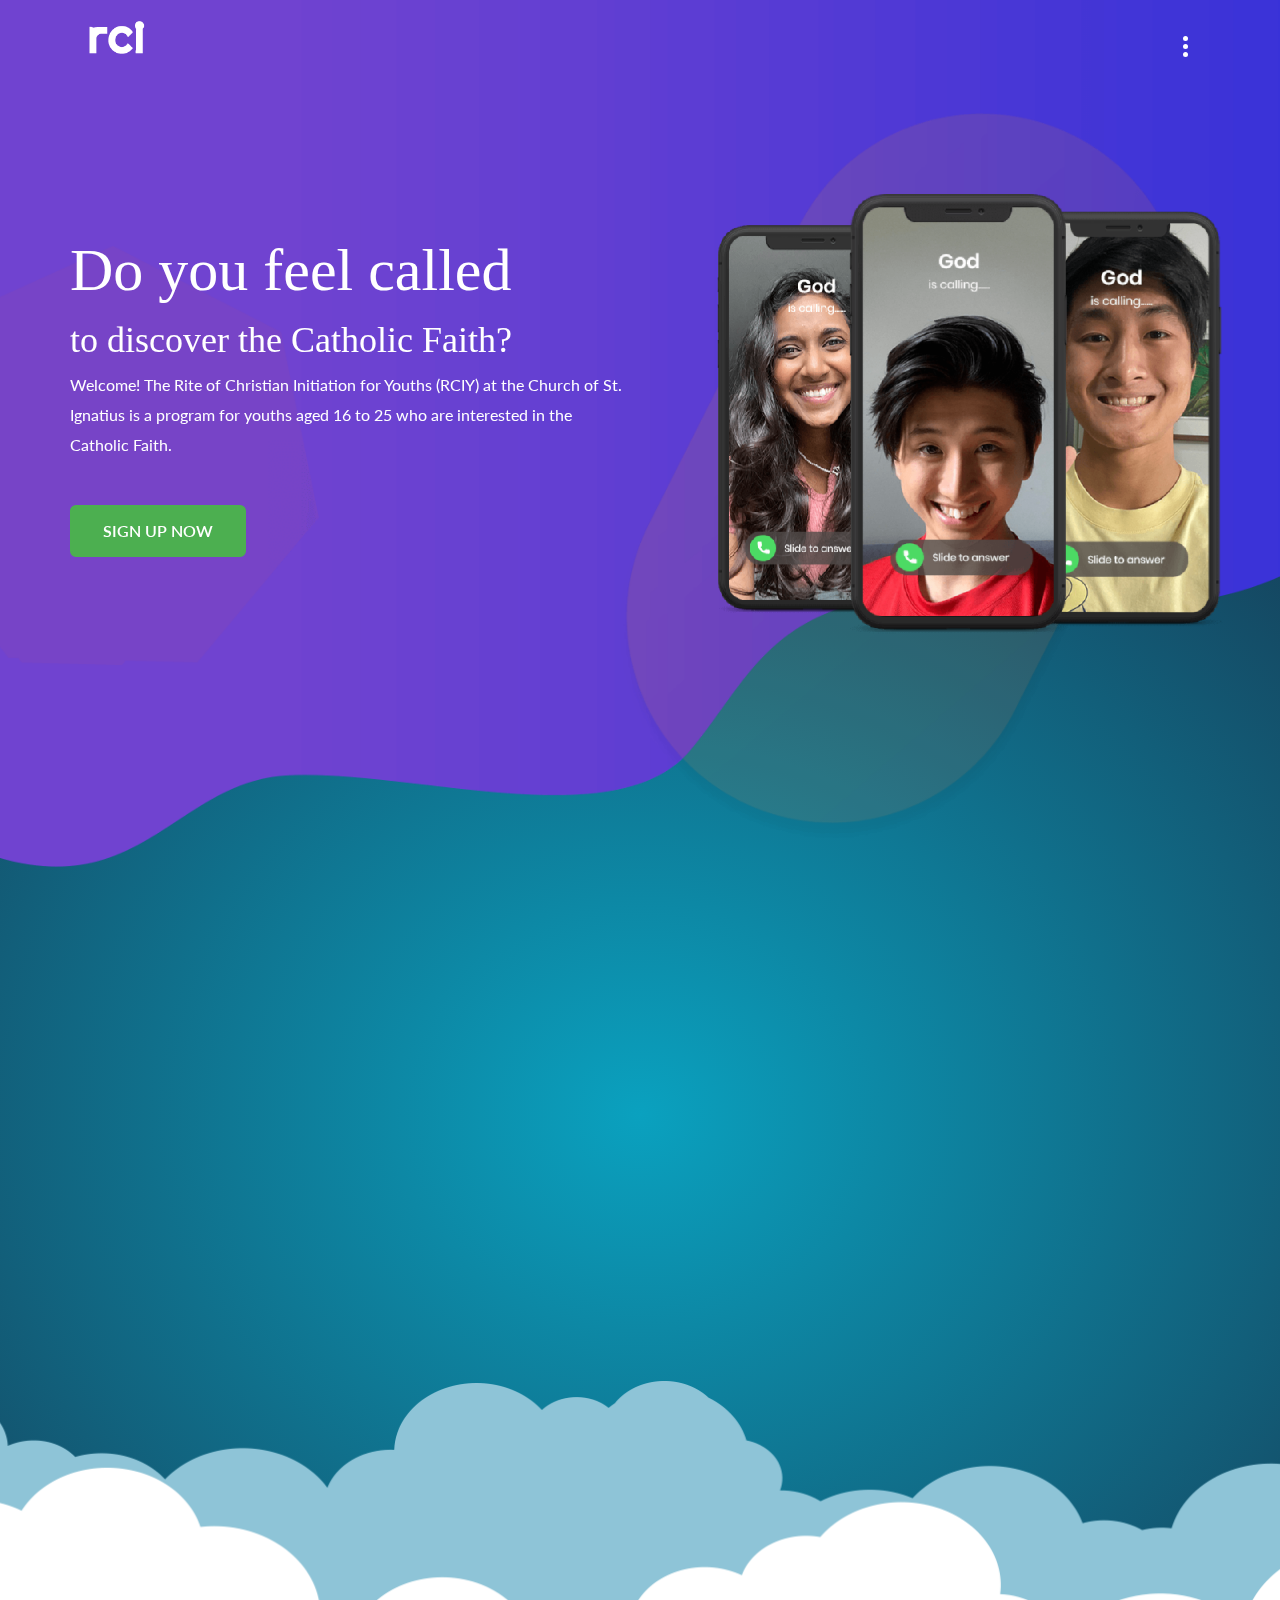
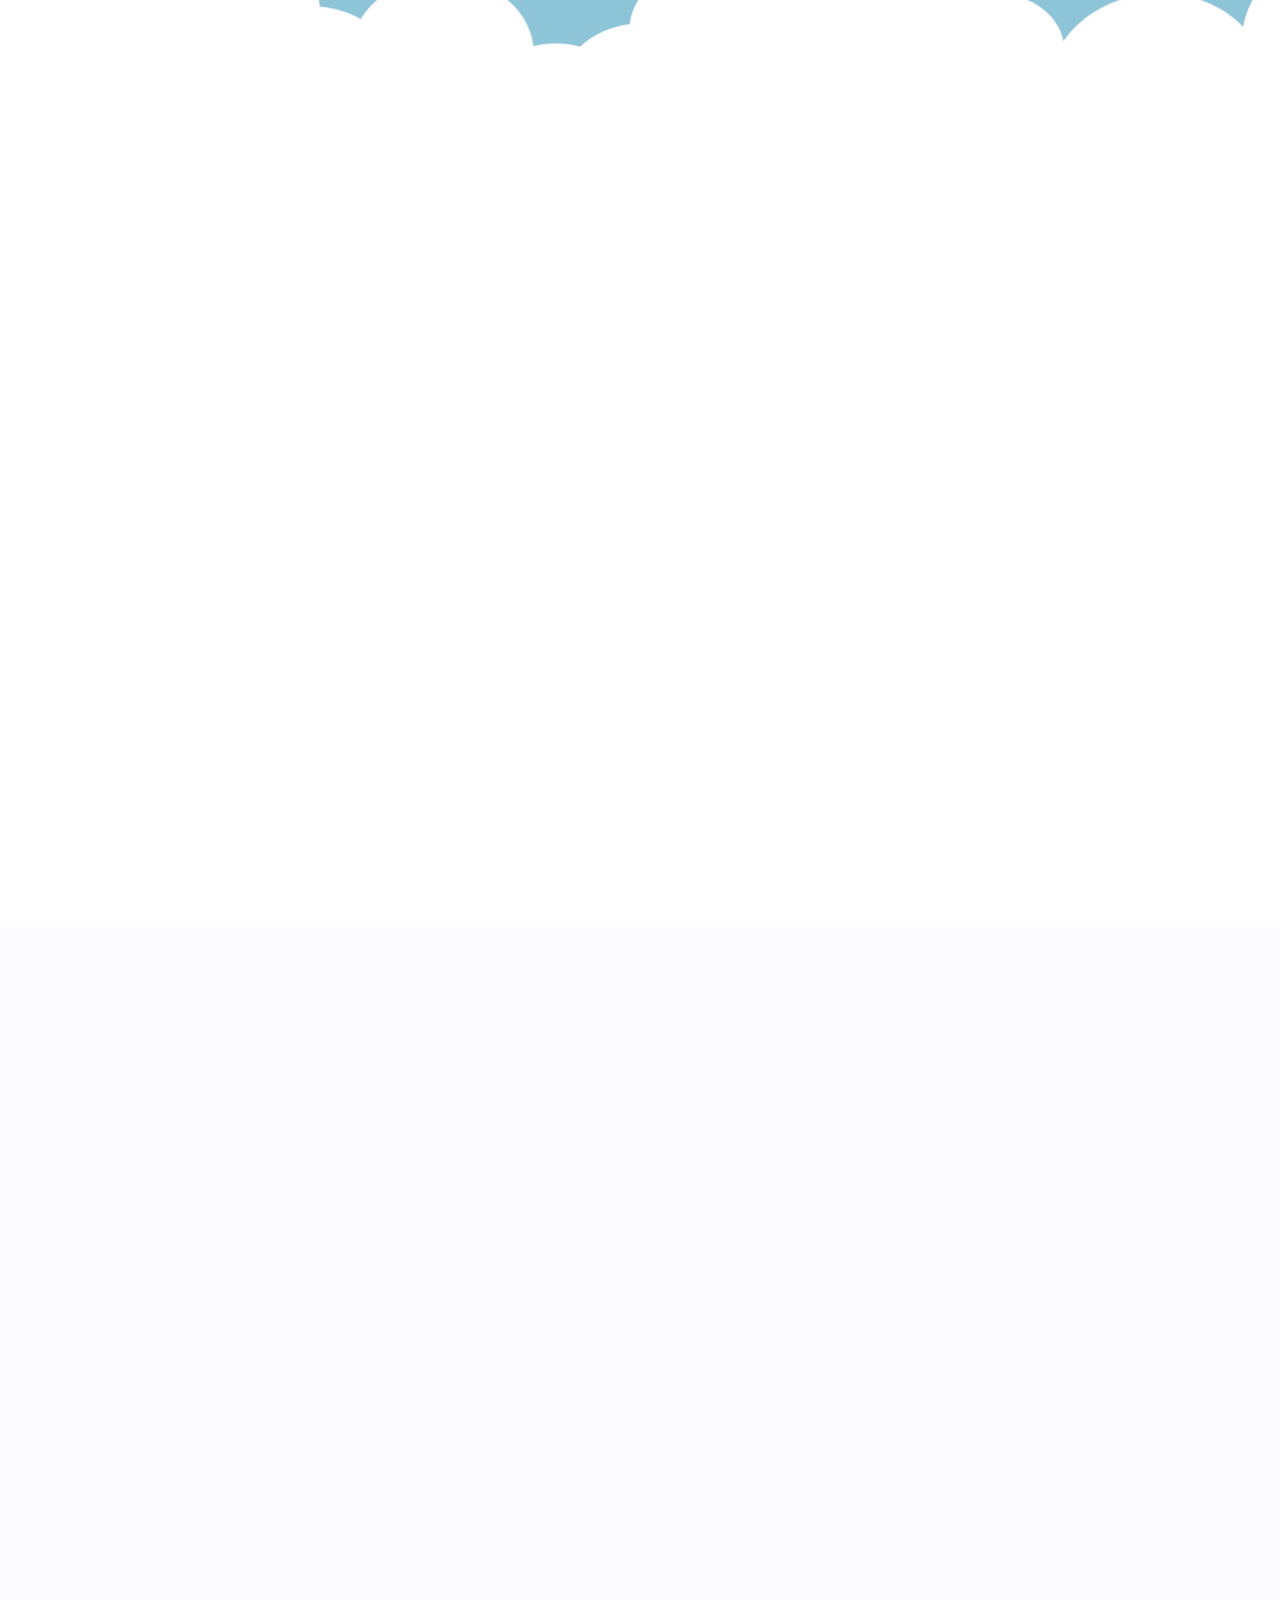
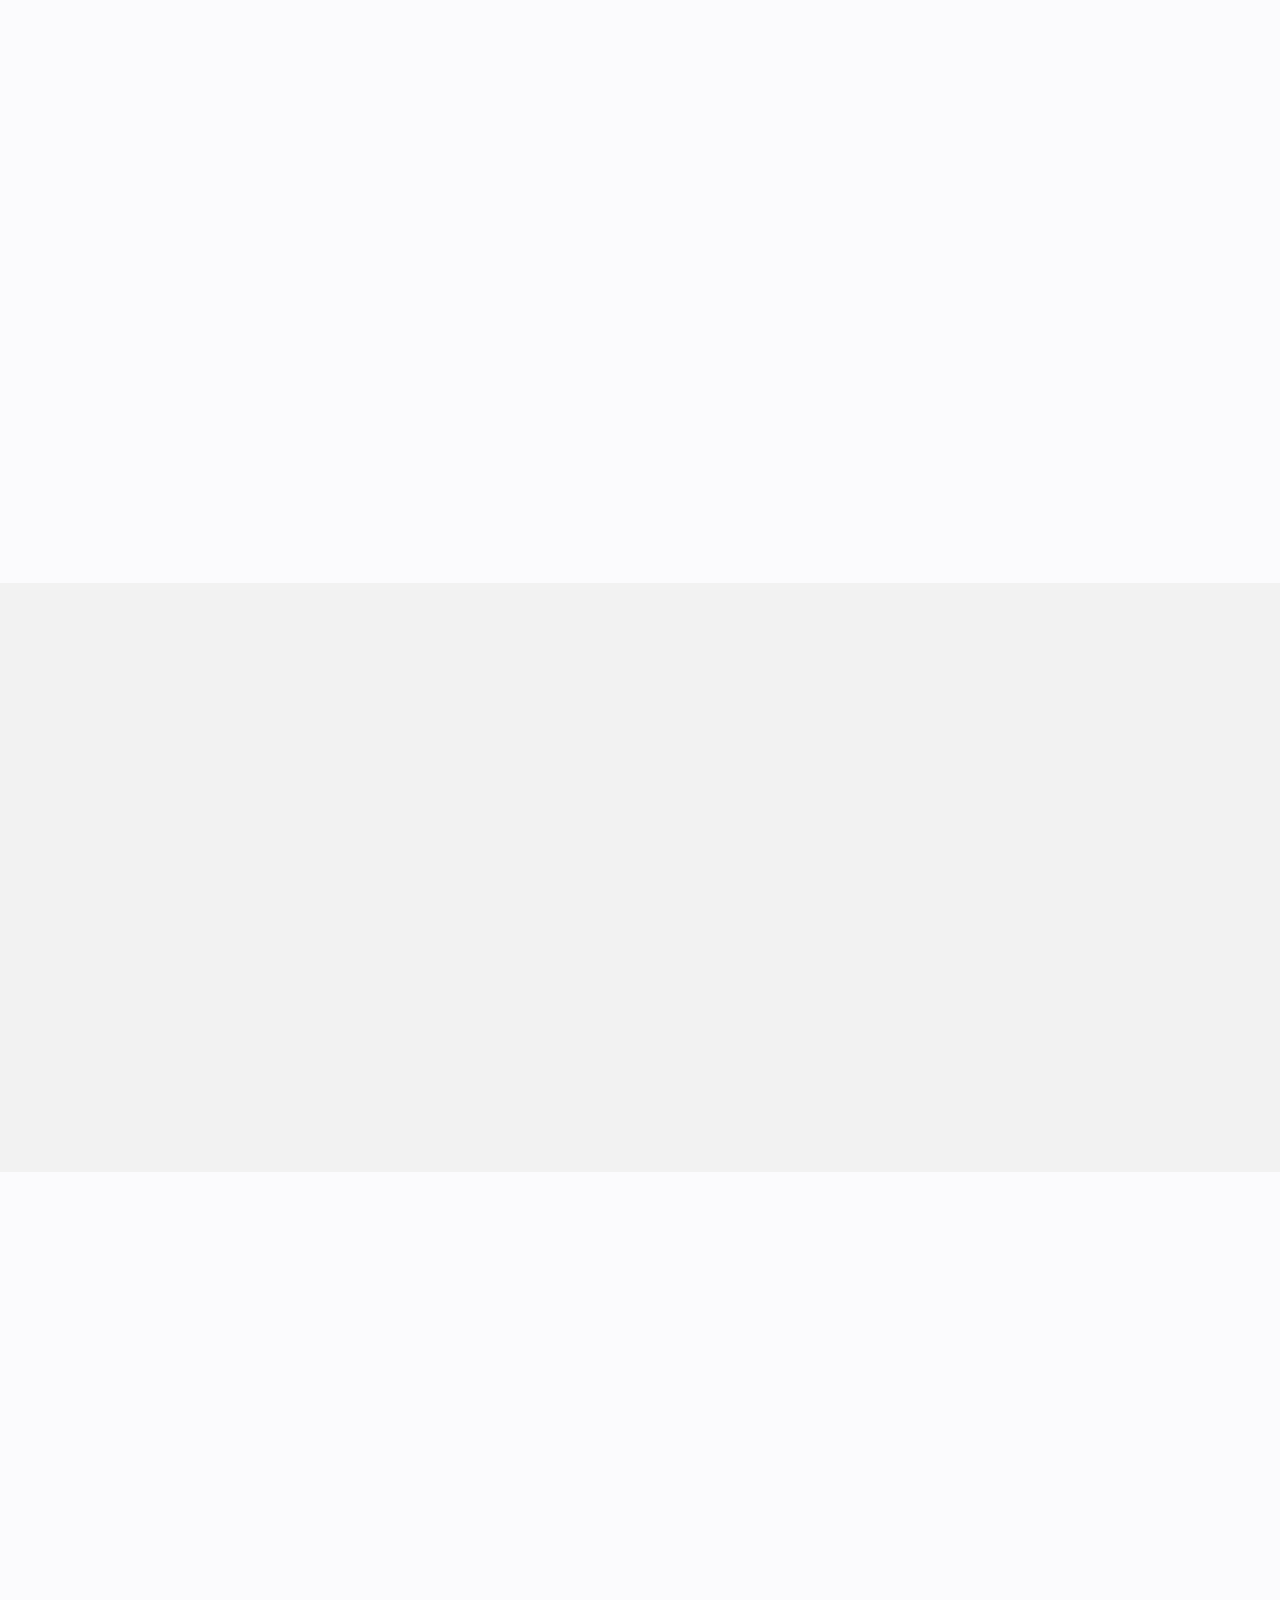
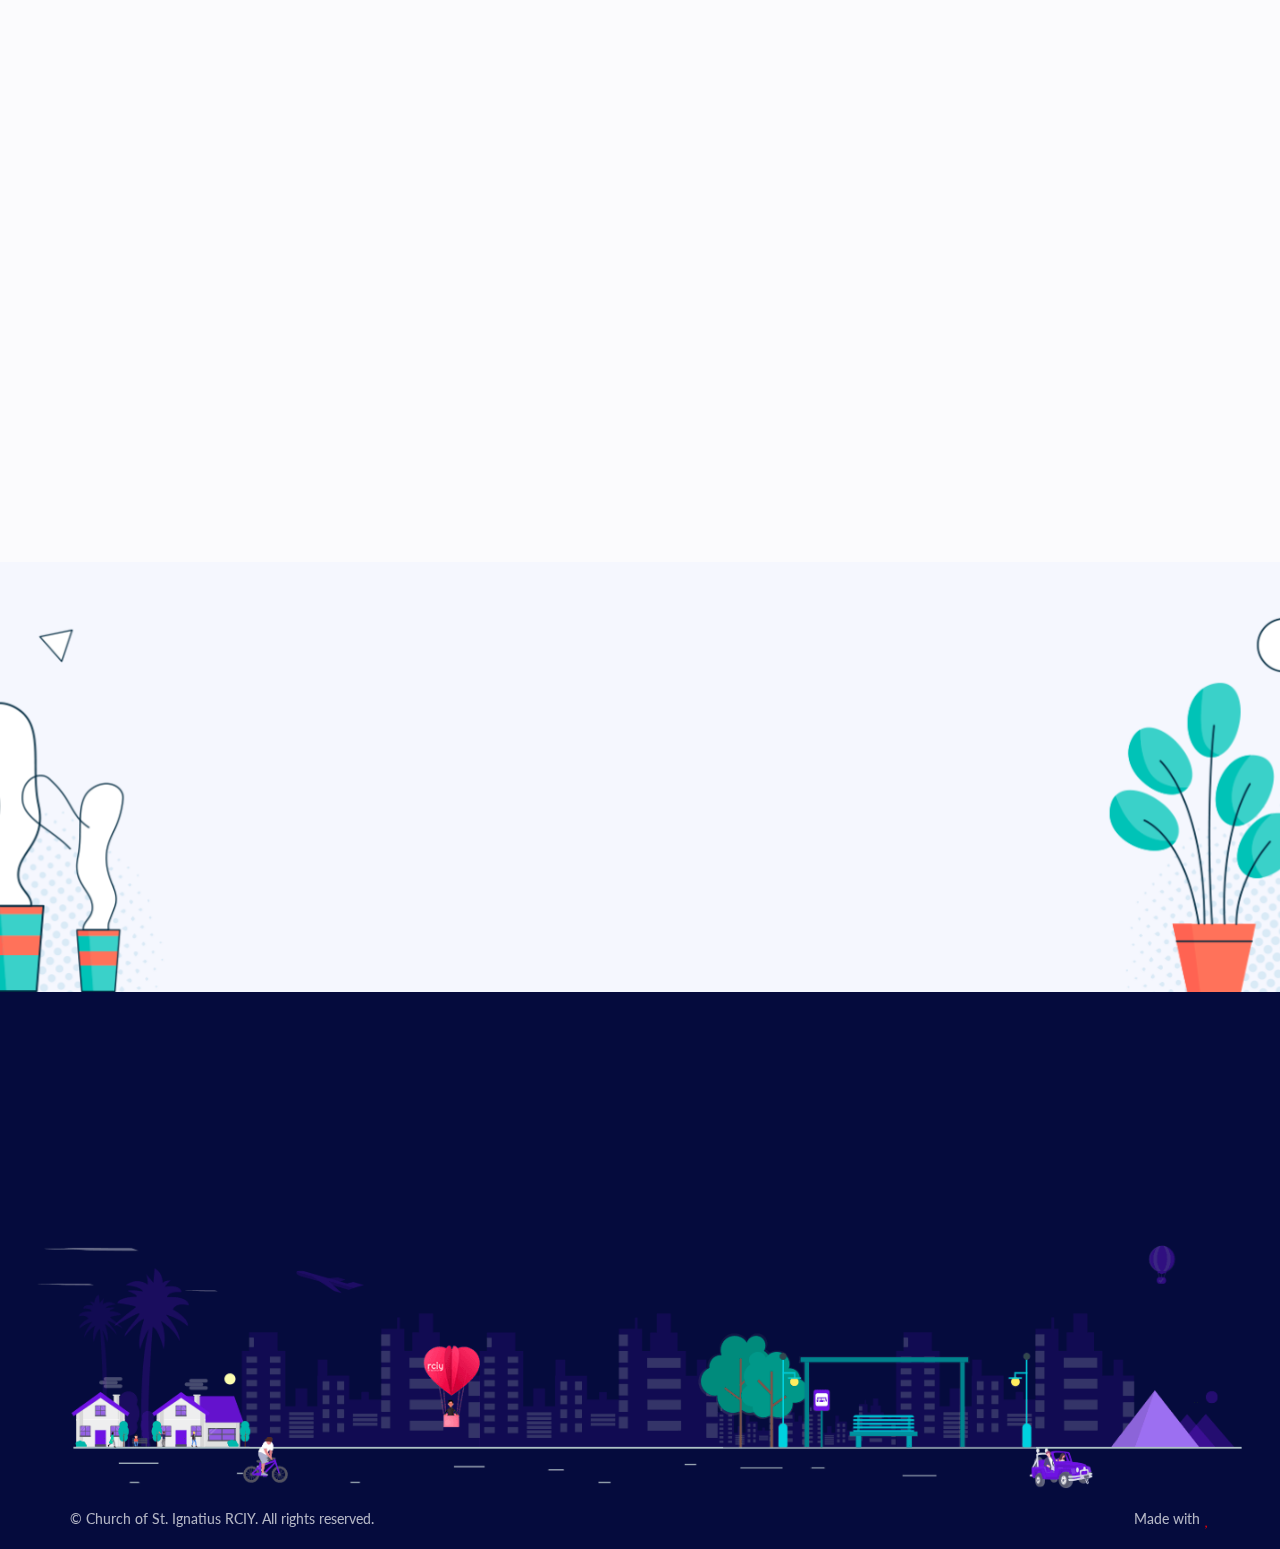
==== main.html @ 13c4b635 "updated some content" ====
<!DOCTYPE html>
<html lang="en">

<head>
    <meta charset="utf-8">
    <meta name="viewport" content="width=device-width, initial-scale=1, minimum-scale=1, maximum-scale=1">
    <meta name="title" content="UKSSS - A community for STEM students from Singapore, in the UK.">
    <meta name="description" content="Welcome! The United Kingdom Singapore STEM Society (UKSSS) is a vibrant and nurturing community for STEM students from Singapore, in the United Kingdom, to learn and grow together.">
    <meta property="og:title" content="UKSSS - A community for STEM students from Singapore, in the UK." />
    <meta property="og:description " content="Welcome! The United Kingdom Singapore STEM Society (UKSSS) is a vibrant and nurturing community for STEM students from Singapore, in the United Kingdom, to learn and grow together." />
    <meta property="og:image" content="https://UKSSS.com/images/UKSSS_LOGO.jpg" />
    <link href="css/font-awesome.min.css" rel="stylesheet">
    <link rel="stylesheet" href="https://use.fontawesome.com/releases/v5.6.3/css/all.css" integrity="sha384-UHRtZLI+pbxtHCWp1t77Bi1L4ZtiqrqD80Kn4Z8NTSRyMA2Fd33n5dQ8lWUE00s/" crossorigin="anonymous">
    <link href="https://unpkg.com/aos@2.3.1/dist/aos.css" rel="stylesheet">
    <link href="https://fonts.googleapis.com/css2?family=Poppins:wght@100;200;300;400;500;600;700;800;900&display=swap" rel="stylesheet">
    <link href="https://fonts.googleapis.com/css2?family=Bad+Script&display=swap" rel="stylesheet">
    <link rel="stylesheet" href="css/bootstrap.min.css">
    <link rel="stylesheet" href="css/owl.carousel.min.css">
    <link rel="stylesheet" href="css/animate.css">
    <link rel="stylesheet" href="css/style.css">
    <link rel="stylesheet" href="css/responsive.css">
    <link rel="stylesheet" href="css/default.css">
    <link rel="stylesheet" href="css/component.css">
    <script src="js/modernizr.custom.js"></script>
    <link rel="icon" href="images/favicon.png" type="image/x-icon">
    <title>
        UKSSS - A community for STEM students from Singapore, in the UK.
    </title>
</head>

<body>
    <!--header starts here-->
    <header>
        <div class="top-head">
            <div class="container">
                <a href="javascript:void(0);">
                    <figure>
                        <img src="images/Rciy-Gif.gif" alt="" />
                    </figure>
                </a>
                <a href="javascript:void(0)" class="togglecstm">
                    <div>
                        <span class="round"></span>
                        <span class="round"></span>
                        <span class="round"></span>
                    </div>
                </a>
                <div class="menu">
                    <a href="javascript:void(0);" class="cross">
                        <i class="fas fa-times"></i>
                    </a>
                    <ul>
                        <li>
                            <a href="#embark">
                                Embark on a journey
                            </a>
                        </li>
                        <li>
                            <a href="#rciy">
                                The RCIY roadmap
                            </a>
                        </li>
                        <li>
                            <a href="#community">
                                Our community
                            </a>
                        </li>
                        <li>
                            <a href="#cstsponser">
                                Become a sponsor
                            </a>
                        </li>
                        <li>
                            <a href="#faq">
                                Frequently Asked Questions
                            </a>
                        </li>
                        <li>
                            <a href="#contact">
                                Contact Us
                            </a>
                        </li>
                    </ul>
                </div>
            </div>
        </div>
    </header>
    <!--header ends here-->

    <!--Banner starts here-->
    <section class="banner">
        <div class="container">
            <div class="row">
                <div class="col-sm-6 col-xs-12">
                    <div class="banner-text">
                        <h3>Do you feel called</h3>
                        <h4>to discover the Catholic Faith?</h4>
                        <p>
                            Welcome! The Rite of Christian Initiation for Youths (RCIY) at the Church of St. Ignatius is a program for youths aged 16 to 25 who are interested in the Catholic Faith.
                        </p>
                        <a href="http://tiny.cc/stignatiusrciy" class="cstm-btn">
                            Sign up now
                        </a>
                    </div>
                </div>
                <div class="col-sm-6 col-xs-12 pos-img">
                    <div class="cst-wrap">
                        <figure class="image1">
                            <img src="images/Img-left.png" alt="" />
                        </figure>
                        <figure class="image2">
                            <img src="images/Image-center.png" alt="" />
                        </figure>
                        <figure class="image3">
                            <img src="images/Img-right.png" alt="" />
                        </figure>
                    </div>
                </div>
            </div>
        </div>
    </section>
    <!--Banner ends here-->

    <!--Journey Section starts here-->
    <section class="journey" id="embark">
        <div class="container">
            <div class="head aos-init aos-animate" data-aos="fade-down" data-aos-duration="1500">
                <h3>Embark on a journey</h3>
            </div>
            <div class="row">
                <div class="col-sm-6 col-xs-12 aos-init aos-animate" data-aos="fade-right" data-aos-duration="1500">
                    <p>Join us on an adventure to experience God's love and learn about the rich traditions observed by over 1.2 billion Catholics worldwide!

                    </p>
                </div>
                <div class="col-sm-6 col-xs-12 aos-init aos-animate" data-aos="fade-left" data-aos-duration="1500">
                    <p>Since 2006, RCIY has welcomed interested youths from all backgrounds. We aim to provide a safe, fun and engaging space for self-discovery. </p>
                </div>
            </div>
            <div class="journey-image">
                <lottie-player id="stars13" src="https://assets7.lottiefiles.com/packages/lf20_OuD7Fg.json" background="transparent" speed="1" loop autoplay></lottie-player>

                <lottie-player id="hotballoon" src="https://assets6.lottiefiles.com/packages/lf20_S55Hyz.json" background="transparent" speed="1" loop autoplay></lottie-player>

                <lottie-player id="sparrow" src="https://assets3.lottiefiles.com/packages/lf20_HdZrDz.json" background="transparent" speed="1" style="width: 300px; height: 300px;" loop autoplay></lottie-player>

                <lottie-player id="clouds" src="https://assets3.lottiefiles.com/packages/lf20_cjh2Sn.json" background="transparent" speed="1" loop autoplay></lottie-player>

                <lottie-player id="clouds1" src="https://assets4.lottiefiles.com/packages/lf20_JZVKIl.json" background="transparent" speed="1" loop autoplay></lottie-player>

                <lottie-player id="man" src="https://assets4.lottiefiles.com/packages/lf20_vsM4AY.json" background="transparent" speed="1" style="width: 300px; height: 300px;" loop autoplay></lottie-player>

                <lottie-player id="stars12" src="https://assets7.lottiefiles.com/packages/lf20_OuD7Fg.json" background="transparent" speed="1" loop autoplay></lottie-player>

                <lottie-player id="stars1" src="https://assets7.lottiefiles.com/packages/lf20_OuD7Fg.json" background="transparent" speed="1" loop autoplay></lottie-player>
            </div>
        </div>
    </section>

    <!--Journey Section ends here-->

    <!--roadmap section starts here-->
    <section class="roadmap" id="rciy">
        <div class="container">

            <div class="row">
                <div class="col-sm-6 aos-init aos-animate" data-aos="fade-right" data-aos-duration="1500">
                    <div class="head">
                        <h3>The RCIY roadmap</h3>
                    </div>
                    <p>Check out some of the key milestones ahead! Each period is about 3
                        months long and taking every step forward will always be your decision. </p>
                    <span class="sessions">
                        <p><span>Welcome Tea:</span> Saturday, 9th July 2022</p>
                        <p><span>Weekly Sessions:</span> Every Saturday, 1:30pm – 3:30pm</p>
                    </span>
                </div>

            </div>

            <div class="row">

                <div class="col-sm-6 aos-init aos-animate" data-aos="fade-right" data-aos-duration="1500">
                    <div class="vdo-wrap">
                        <p>Watch this video for a sneak preview!
                            <figure>
                                <img src="images/blue-arrow.svg" alt="" />
                            </figure>
                        </p>
                    </div>
                    <div class="vdoplayer">
                        <iframe width="560" height="315" src="https://www.youtube.com/embed/a1EtcR2G4R8" frameborder="0" allow="accelerometer; autoplay; encrypted-media; gyroscope; picture-in-picture" allowfullscreen></iframe>
                        <!--<span class="play">
                            <i class="fas fa-play"></i>
                        </span>-->
                        <!-- <iframe src="https://www.youtube.com/embed/9xwazD5SyVg" frameborder="0" allow="accelerometer; autoplay; encrypted-media; gyroscope; picture-in-picture" allowfullscreen></iframe>-->
                    </div>
                </div>
                <div class="col-sm-6 aos-init aos-animate" data-aos="fade-left" data-aos-duration="1500">
                    <div id="lottie"></div>
                </div>
            </div>
        </div>
    </section>
    <!--roadmap section ends here-->

    <!--community Section starrts here-->
    <section class="community" id="community">

        <div class="head aos-init aos-animate" data-aos="fade-down" data-aos-duration="1500">
            <h3>Our community</h3>
            <p>Joining RCIY also means you will be part of our vibrant community
                of young people from all walks of life!</p>
        </div>

        <ul class="grid effect-8 aos-init aos-animate" data-aos="fade-down" data-aos-duration="1500" id="grid">
            <li class="item content-1">
                <figure>
                    <img src="images/IMG_8933.PNG" alt="" />
                </figure>
            </li>
            <li class="item content-2">
                <figure>
                    <img src="images/IMG_9275.PNG" alt="" />
                </figure>
                <div class="overlay" onclick="location.href='javascript:void(0);';">
                    <span class="over-show">
                        <p><span>I'm excited for what lies ahead…</span><br>
                            Read Jordan's testimony +
                        </p>
                    </span>
                    <span class="over-expand">
                        <p>Growing up a Protestant, I had many doubts and misconceptions about the Catholic faith. The Easter vigil was a truly beautiful experience and I remember feeling a huge sense of joy after Fr. Jerome baptised me! My journey has just started, and I’m excited for what lies ahead, knowing that God and the Church are always with me.
                        </p>
                        <p class="bold">Jordan Chan, Baptized in 2019 </p>
                    </span>

                </div>
            </li>
            <li class="item content-3">
                <figure>
                    <img src="images/IMG_9276.PNG" alt="" />
                </figure>
            </li>
            <li class="item content-4">
                <figure>
                    <img src="images/IMG_8938.PNG" alt="" />
                </figure>
                <div class="overlay" onclick="location.href='javascript:void(0);';">
                    <span class="over-show">
                        <p><span>A defining role in deepening my faith…</span><br>
                            Read Ambrose's testimony +

                        </p>
                    </span>
                    <span class="over-expand">
                        <p>RCIY has played a defining role in the deepening of my faith in my spiritual journey thus far. From my days as an Inquirer, the facilitators and befrienders have always done all they could to enlighten us about the Catholic faith and the significance of its practices.
                        </p>
                        <p class="bold">Ambrose Lee Jian Yi, Baptized in 2016 </p>
                    </span>
                </div>
            </li>
            <li class="item content-5">
                <figure>
                    <img src="images/IMG_8939.PNG" alt="" />
                </figure>
            </li>
            <li class="item content-6">
                <figure>
                    <img src="images/IMG_8940.PNG" alt="" />

                </figure>
                <div class="overlay" onclick="location.href='javascript:void(0);';">
                    <span class="over-show">
                        <p><span>My home, comfort and safe space…</span><br>
                            Read Abigail's testimony +
                        </p>
                    </span>
                    <span class="over-expand">
                        <p>My RCIY journey started off in 2012, I was just 15 years old then when my family encouraged me to join the community to enquire more about the Catholic Faith. The RCIY community continues to be my home, comfort and safe space to grow in faith, proclaim my identity as a child of God and to bring Christ to others.

                        </p>
                        <p class="bold">Abigail Ng, Baptized in 2013</p>
                    </span>
                </div>
            </li>
            <li class="item content-7">
                <figure>
                    <img src="images/IMG_8941.PNG" alt="" />
                </figure>

            </li>
            <li class="item content-8">
                <figure>
                    <img src="images/IMG_8943.PNG" alt="" />
                </figure>
                <div class="overlay" onclick="location.href='javascript:void(0);';">
                    <span class="over-show">
                        <p><span>I am inspired by the inquirers...</span><br>
                            Read Kai's testimony +

                        </p>
                    </span>
                    <span class="over-expand">
                        <p>I am incredibly thankful that God called me to join RCIY. Seeing other people chase the Faith with such eagerness, inspires me to always work on my relationship with God. As a cradle Catholic, I have so much to learn from our inquirers.

                        </p>
                        <p class="bold">Kai Kuah, Sponsor 2019/2020</p>
                    </span>
                </div>
            </li>
            <li class="item content-9">
                <figure>
                    <img src="images/IMG_8945.PNG" alt="" />
                </figure>

            </li>
            <li class="item content-10">
                <figure>
                    <img src="images/IMG_8946.PNG" alt="" />
                </figure>
                <div class="overlay" onclick="location.href='javascript:void(0);';">
                    <span class="over-show">
                        <p><span>I have learned to treasure my Faith...</span><br>
                            Read Dillon's testimony +
                        </p>
                    </span>
                    <span class="over-expand">
                        <p>Joining RCIY as a sponsor was serendipitous for me. I joined initially to support a friend who was interested in the Catholic Faith but I never expected to have learned this much about my own religion. Through the past cycle, I have learned to treasure the fundamentals of my Faith and see the true meaning in what we practice as Catholics.

                        </p>
                        <p class="bold">Dillon Lim, Sponsor 2019/2020 </p>
                    </span>

                </div>
            </li>
        </ul>

    </section>

    <!--sponser section starts here-->
    <section class="sponser" id="cstsponser">
        <div class="container">
            <div class="head aos-init aos-animate" data-aos="fade-down" data-aos-duration="1500">
                <h3>Become a sponsor</h3>
                <p>Are you a young Catholic who would like to serve as a spiritual companion to our non-Catholic inquirers?</p>
                <a href="https://forms.gle/c6yrKfUC3aSec9QL7">
                    Register as a sponsor today!
                </a>
            </div>
            <ul class="aos-init aos-animate" data-aos="fade-down" data-aos-duration="1500">
                <li>
                    <figure>
                        <img src="images/Communion.gif" alt="" />
                    </figure>
                    <p>Potential sponsors must be baptized and practising Catholics</p>
                </li>
                <li>
                    <figure>
                        <img src="images/Bro-Gif.gif" alt="" />
                    </figure>
                    <p>Enjoy reaching out to young people</p>
                </li>
                <li>
                    <figure>
                        <img src="images/Watch-Gif.gif" alt="" />
                    </figure>
                    <p>Committed to attending weekly sessions</p>
                </li>
                <li>
                    <figure>
                        <img src="images/Women-Gif.gif" alt="" />
                    </figure>
                    <p>Preferably between 20 - 30 years of age</p>
                </li>
            </ul>
        </div>
    </section>
    <!--sponser section ends here-->

    <!--FAQ section starts here-->
    <section class="cst-faq" id="faq">
        <div class="container">
            <div class="head aos-init aos-animate" data-aos="fade-down" data-aos-duration="1500">
                <h3>Frequently Asked Questions</h3>
            </div>
            <!--Accordian Section starts here-->
            <div class="panel-group aos-init aos-animate" data-aos="fade-down" data-aos-duration="1500" id="accordion" role="tablist" aria-multiselectable="true">

                <div class="panel panel-default">
                    <div class="panel-heading" role="tab" id="headingOne">
                        <h4 class="panel-title">
                            <a role="button" data-toggle="collapse" data-parent="#accordion" href="#collapseOne" aria-expanded="" aria-controls="collapseOne">
                                <i class="more-less glyphicon glyphicon-plus"></i>
                                What exactly will I learn at RCIY?
                            </a>
                        </h4>
                    </div>
                    <div id="collapseOne" class="panel-collapse collapse" role="tabpanel" aria-labelledby="headingOne">
                        <div class="panel-body">
                            <p>RCIY is more of a journey to encounter and experience God's love rather than an academic one. Over 9 months, we will cover the fundamental aspects of the Catholic Faith including interesting questions like Who is God?, our core beliefs and traditions. Feel free to ask as many questions in the process too!</p>
                        </div>
                    </div>
                </div>

                <div class="panel panel-default">
                    <div class="panel-heading" role="tab" id="headingTwo">
                        <h4 class="panel-title">
                            <a class="collapsed" role="button" data-toggle="collapse" data-parent="#accordion" href="#collapseTwo" aria-expanded="false" aria-controls="collapseTwo">
                                <i class="more-less glyphicon glyphicon-plus"></i>
                                When does the new cycle begin and what is the commitment like?
                            </a>
                        </h4>
                    </div>
                    <div id="collapseTwo" class="panel-collapse collapse" role="tabpanel" aria-labelledby="headingTwo">
                        <div class="panel-body">

                            <p>The new cycle for 2022 begins with an introductory Welcome Tea session on Saturday, 9th July. You may sign up on our site or contact us at rciy.ignatius@gmail.com for more details.</p>

                            <p>Thereafter, sessions are held weekly until April 2023. There will be a few breaks in between for holidays etc.</p>

                            <p>While RCIY sessions are not compulsory and the choice to attend them will always be your decision, we do encourage you to make the best of your own journey.</p>

                        </div>
                    </div>
                </div>

                <div class="panel panel-default">
                    <div class="panel-heading" role="tab" id="headingThree">
                        <h4 class="panel-title">
                            <a class="collapsed" role="button" data-toggle="collapse" data-parent="#accordion" href="#collapseThree" aria-expanded="false" aria-controls="collapseThree">
                                <i class="more-less glyphicon glyphicon-plus"></i>
                                When and where are these sessions held?
                            </a>
                        </h4>
                    </div>
                    <div id="collapseThree" class="panel-collapse collapse" role="tabpanel" aria-labelledby="headingThree">
                        <div class="panel-body">
                            <p>Weekly sessions will be held between 1:30pm to 3:30pm every Saturday at the Church of St. Ignatius located at 120 King's Road. </p>
                        </div>
                    </div>
                </div>

                <div class="panel panel-default">
                    <div class="panel-heading" role="tab" id="headingThree">
                        <h4 class="panel-title">
                            <a class="collapsed" role="button" data-toggle="collapse" data-parent="#accordion" href="#collapsefour" aria-expanded="false" aria-controls="collapsefour">
                                <i class="more-less glyphicon glyphicon-plus"></i>
                                Must I get baptized at the end?
                            </a>
                        </h4>
                    </div>
                    <div id="collapsefour" class="panel-collapse collapse" role="tabpanel" aria-labelledby="headingfour">
                        <div class="panel-body">
                            <p>No, the decision to get baptized is a deeply personal choice and you should make this decision carefully. The Church and RCIY team will always respect you and your decision at every step. </p>
                            <p>If you are below 21 and wish to get baptized at the end of the journey, you will be required to obtain parental consent to proceed. </p>
                        </div>
                    </div>
                </div>

                <div class="panel panel-default">
                    <div class="panel-heading" role="tab" id="headingfive">
                        <h4 class="panel-title">
                            <a class="collapsed" role="button" data-toggle="collapse" data-parent="#accordion" href="#collapsefive" aria-expanded="false" aria-controls="collapsefive">
                                <i class="more-less glyphicon glyphicon-plus"></i>
                                Do I have to pay to attend RCIY?
                            </a>
                        </h4>
                    </div>
                    <div id="collapsefive" class="panel-collapse collapse" role="tabpanel" aria-labelledby="headingfive">
                        <div class="panel-body">
                            <p>No, RCIY is free to attend. Additional activities such as retreats are also heavily subsidized and the RCIY team aims to ensure that cost is never an issue for our youths. </p>
                        </div>
                    </div>
                </div>

                <div class="panel panel-default">
                    <div class="panel-heading" role="tab" id="headingsix">
                        <h4 class="panel-title">
                            <a class="collapsed" role="button" data-toggle="collapse" data-parent="#accordion" href="#collapsesix" aria-expanded="false" aria-controls="collapsesix">
                                <i class="more-less glyphicon glyphicon-plus"></i>
                                What is a sponsor?
                            </a>
                        </h4>
                    </div>
                    <div id="collapsesix" class="panel-collapse collapse" role="tabpanel" aria-labelledby="headingsix">
                        <div class="panel-body">
                            <p>A sponsor is a baptized Catholic who will be your spiritual companion during your journey. He/She is someone who will look out for you and be a friend to you.</p>
                        </div>
                    </div>
                </div>

                <div class="panel panel-default">
                    <div class="panel-heading" role="tab" id="headingseven">
                        <h4 class="panel-title">
                            <a class="collapsed" role="button" data-toggle="collapse" data-parent="#accordion" href="#collapseseven" aria-expanded="false" aria-controls="collapseseven">
                                <i class="more-less glyphicon glyphicon-plus"></i>
                                Do I need to come with a sponsor?
                            </a>
                        </h4>
                    </div>
                    <div id="collapseseven" class="panel-collapse collapse" role="tabpanel" aria-labelledby="headingseven">
                        <div class="panel-body">
                            <p>Not to worry! If you do not have someone (e.g. a Catholic friend) who has agreed to be your sponsor, we will pair you with someone awesome from our team </p>
                        </div>
                    </div>
                </div>

                <div class="panel panel-default">
                    <div class="panel-heading" role="tab" id="headingeigth">
                        <h4 class="panel-title">
                            <a class="collapsed" role="button" data-toggle="collapse" data-parent="#accordion" href="#collapseeigth" aria-expanded="false" aria-controls="collapseeigth">
                                <i class="more-less glyphicon glyphicon-plus"></i>
                                Will I have to be baptized again if I have been baptized previously
                                through another Christian denomination?
                            </a>
                        </h4>
                    </div>
                    <div id="collapseeigth" class="panel-collapse collapse" role="tabpanel" aria-labelledby="headingeigth">
                        <div class="panel-body">
                            <p>The Catholic Church recognizes the validity of baptisms from most Christian traditions. As such, you will not need to be baptized again. Instead, you will be received into the Church at Easter and also receive the Sacraments of Confirmation and the Eucharist concurrently. </p>
                        </div>
                    </div>
                </div>

                <div class="panel panel-default">
                    <div class="panel-heading" role="tab" id="headingnine">
                        <h4 class="panel-title">
                            <a class="collapsed" role="button" data-toggle="collapse" data-parent="#accordion" href="#collapsenine" aria-expanded="false" aria-controls="collapsenine">
                                <i class="more-less glyphicon glyphicon-plus"></i>
                                Can I join RCIY after the cycle has started?
                            </a>
                        </h4>
                    </div>
                    <div id="collapsenine" class="panel-collapse collapse" role="tabpanel" aria-labelledby="headingnine">
                        <div class="panel-body">
                            <p>You may still join us at any time prior to the end of the pre-catechumenate period – this is usually before the end of the year. We will try to be as flexible as possible and encourage you to get in touch with us to see how we can help. </p>
                        </div>
                    </div>
                </div>
            </div>
        </div>
    </section>
    <!--FAQ section ends here-->

    <!--contact us section starts here-->
    <section class="cst-contact" id="contact">
        <div class="container">
            <div class="head aos-init aos-animate" data-aos="fade-down" data-aos-duration="1500">
                <h3>Contact Us</h3>
                <p>Interested to find out more?</p>
                <p>Sign up today and we'll be in touch soon</p>
            </div>
            <div class="btn-wrap aos-init aos-animate" data-aos="fade-down" data-aos-duration="1500">
                <a href="http://tiny.cc/stignatiusrciy" class="cstm-btn">
                    Sign Up Now
                </a>
            </div>
        </div>
    </section>
    <!--contact us section ends here-->

    <footer>
        <div class="foot">
            <div class="container aos-init aos-animate" data-aos="fade-down" data-aos-duration="1500">
                <a href="javascript:void(0);" class="footlogo">
                    <figure>
                        <img src="images/Rciy-Gif.gif" alt="">
                    </figure>
                </a>
                <div class="row">
                    <div class="col-sm-4">

                        <ul class="tele">
                            <li>
                                <a href="tel:82283419">
                                    <span><i class="fas fa-phone"></i></span>
                                    Joanna 91392089 / Jordan 96385928
                                </a>
                            </li>
                            <li>
                                <a href="mailto:rciy.ignatius@gmail.com">
                                    <span>
                                        <i class="fas fa-envelope"></i>
                                    </span>
                                    rciy.ignatius@gmail.com
                                </a>
                            </li>
                        </ul>
                    </div>

                    <div class="col-sm-4">
                        <ul class="address">
                            <li>
                                <a href="javascript:void(0);">
                                    <span><i class="fas fa-map-marker-alt"></i></span>
                                    Church of St. Ignatius RCIY<br>
                                    120 King's Road, Singapore 268172
                                </a>
                            </li>
                        </ul>
                    </div>

                    <div class="col-sm-offset-1 col-sm-3">
                        <h3>Follow us</h3>
                        <ul class="icons">
                            <li>
                                <a href="https://facebook.com/stigsrciy/">
                                    <i class="fab fa-facebook-f"></i>
                                </a>
                            </li>
                            <li>
                                <a href=" https://instagram.com/stiggyrciy">
                                    <i class="fab fa-instagram"></i>
                                </a>
                            </li>
                        </ul>
                    </div>

                </div>
            </div>
            <figure>
                <img src="images/banner-footer.png" alt="" />
            </figure>
            <div class="container">
                <div class="copy">
                    <p>© Church of St. Ignatius RCIY. All rights reserved.</p>
                    <p>Made with <i class="fas fa-heart"></i></p>
                </div>
            </div>
        </div>
    </footer>
    <script src="js/jquery.min.js"></script>
    <script src="js/bootstrap.min.js"></script>
    <script src="js/owl.carousel.min.js"></script>
    <script src="animation-lottie/lottie.js"></script>
    <script src="https://unpkg.com/aos@2.3.1/dist/aos.js"></script>
    <script src="https://unpkg.com/@lottiefiles/lottie-player@latest/dist/lottie-player.js"></script>
    <script src="js/morphext.min.js"></script>
    <script src="js/bootstrap-tabcollapse.js"></script>
    <script src="js/masonry.pkgd.min.js"></script>
    <script src="js/imagesloaded.js"></script>
    <script src="js/classie.js"></script>
    <script src="js/AnimOnScroll.js"></script>

    <script>
        function toggleIcon(e) {
            $(e.target)
                .prev('.panel-heading')
                .find(".more-less")
                .toggleClass('glyphicon-plus glyphicon-minus');
        }
        $('.panel-group').on('hidden.bs.collapse', toggleIcon);
        $('.panel-group').on('shown.bs.collapse', toggleIcon);

    </script>
    <script>
        AOS.init();

    </script>
    <script>
        $("a.togglecstm").click(function() {
            $(".menu").addClass("show-menu");
            $("body").addClass("overlay");
        });
        $("a.cross").click(function() {
            $(".menu").removeClass("show-menu");
            $("body").removeClass("overlay");
        });
        $(".menu ul li a").click(function() {
            $("body").removeClass("overlay");
            $(".menu").removeClass("show-menu");
        });

    </script>
    <script>
        new AnimOnScroll(document.getElementById('grid'), {
            minDuration: 0.4,
            maxDuration: 0.6,
            viewportFactor: 0.2
        });

    </script>
    <!-- Global site tag (gtag.js) - Google Analytics -->
<script async src=""></script>
<script>
  window.dataLayer = window.dataLayer || [];
  function gtag(){dataLayer.push(arguments);}
  gtag('js', new Date());

  gtag('config', 'UA-169419524-1');
</script>
</body>

</html>
---- css/style.css ----
/**reset css starts here **/

html {
    line-height: normal;
    -webkit-text-size-adjust: 100%;
    -ms-text-size-adjust: 100%;
    -moz-text-size-adjust: 100%;
    text-size-adjust: 100%
}

body {
    margin: 0;
    overflow-x: hidden;
    padding: 0;
        background: #6640d1 !important;
}

html,
body {
    width: 100%;
}

body:before,
body:after {
    content: none !important;
}

a,
input[type="submit"],
input[type="button"],
.btn,
button {
    -webkit-transition: all 0.3s ease-in-out;
    -moz-transition: all 0.3s ease-in-out;
    -ms-transition: all 0.3s ease-in-out;
    transition: all 0.3s ease-in-out;
    -o-transition: all 0.3s ease-in-out;

}

section {
    clear: both;
}

main {
    display: block
}

hr {
    box-sizing: content-box;
    height: 0;
    overflow: visible
}

a {
    background-color: transparent
}

a:hover,
a:focus {
    text-decoration: none;
}

abbr[title] {
    border-bottom: none;
    text-decoration: underline
}

b,
strong {
    font-weight: bolder
}

small {
    font-size: 80%
}

sub,
sup {
    font-size: 75%;
    line-height: 0;
    position: relative;
    vertical-align: baseline
}

sub {
    bottom: -0.25em
}

sup {
    top: -0.5em
}

img {
    border-style: none;
    max-width: 100%;
    vertical-align: top;
}

button,
input,
optgroup,
select,
textarea {
    font-family: inherit;
    font-size: 100%;
    line-height: normal;
    margin: 0
}

button,
input {
    overflow: visible
}

button,
select {
    text-transform: none
}

button,
[type="button"],
[type="reset"],
[type="submit"] {
    -webkit-appearance: button;
    -moz-appearance: button;
    appearance: button;
    outline: none;
}

button::-moz-focus-inner,
[type="button"]::-moz-focus-inner,
[type="reset"]::-moz-focus-inner,
[type="submit"]::-moz-focus-inner {
    border-style: none;
    padding: 0
}

button:-moz-focusring,
[type="button"]:-moz-focusring,
[type="reset"]:-moz-focusring,
[type="submit"]:-moz-focusring {
    outline: 1px dotted ButtonText
}

fieldset {
    padding: 0.35em 0.75em 0.625em
}

legend {
    box-sizing: border-box;
    color: inherit;
    display: table;
    max-width: 100%;
    padding: 0;
    white-space: normal
}

progress {
    vertical-align: baseline
}

textarea {
    overflow: auto
}

[type="checkbox"],
[type="radio"] {
    box-sizing: border-box;
    padding: 0
}

[type="number"]::-webkit-inner-spin-button,
[type="number"]::-webkit-outer-spin-button {
    height: auto
}

[type="search"] {
    -webkit-appearance: textfield;
    -moz-appearance: textfield;
    appearance: textfield;
    outline-offset: -2px
}

[type="search"]::-webkit-search-decoration {
    -webkit-appearance: none;
    -moz-appearance: none;
    appearance: none
}

::-webkit-file-upload-button {
    -webkit-appearance: button;
    -moz-appearance: button;
    appearance: button;
    font: inherit
}

details {
    display: block
}

summary {
    display: list-item
}

template {
    display: none
}

[hidden] {
    display: none
}

html,
body,
div,
span,
applet,
object,
iframe,
h1,
h2,
h3,
h4,
h5,
h6,
p,
blockquote,
pre,
a,
abbr,
acronym,
address,
big,
cite,
code,
del,
dfn,
em,
img,
ins,
kbd,
q,
s,
samp,
small,
strike,
strong,
sub,
sup,
tt,
var,
b,
u,
i,
center,
dl,
dt,
dd,
ol,
ul,
li,
fieldset,
form,
label,
legend,
table,
caption,
tbody,
tfoot,
thead,
tr,
th,
td,
article,
aside,
canvas,
details,
embed,
figure,
figcaption,
footer,
header,
hgroup,
menu,
nav,
output,
ruby,
section,
summary,
time,
mark,
audio,
video {
    margin: 0;
    padding: 0;
    border: 0;
    font-size: 100%;
    font: inherit;
    vertical-align: baseline
}

article,
aside,
details,
figcaption,
figure,
footer,
header,
hgroup,
menu,
nav,
section {
    display: block
}

ol,
ul {
    list-style: none
}

blockquote,
q {
    quotes: none
}

blockquote:before,
blockquote:after,
q:before,
q:after {
    content: '';
    content: none
}

table {
    border-collapse: collapse;
    border-spacing: 0
}

body {
    font-family: 'Poppins', sans-serif;
    overflow-x: hidden;
}

/**reset css ends here **/

/*Fonts Starts here*/
@font-face {
    font-family: 'Gilroy-ExtraBold';
    src: url('../fonts/Gilroy-ExtraBold.eot?#iefix') format('embedded-opentype'), url('../fonts/Gilroy-ExtraBold.otf') format('opentype'),
        url('../fonts/Gilroy-ExtraBold.woff') format('woff'), url('../fonts/Gilroy-ExtraBold.ttf') format('truetype'), url('../fonts/Gilroy-ExtraBold.svg#Gilroy-ExtraBold') format('svg');
    font-weight: normal;
    font-style: normal;
}

@font-face {
    font-family: 'Gilroy-Light';
    src: url('../Gilroy-Light.eot?#iefix') format('embedded-opentype'), url('../Gilroy-Light.otf') format('opentype'),
        url('../Gilroy-Light.woff') format('woff'), url('../Gilroy-Light.ttf') format('truetype'), url('../Gilroy-Light.svg#Gilroy-Light') format('svg');
    font-weight: normal;
    font-style: normal;
}

/*Header starts here*/
header {
    position: absolute;
    left: 0;
    right: 0;
    margin: auto;
    top: 0;
    z-index: 9;
    width: 100%
}

header .top-head .container {
    display: flex;
    align-items: center
}

header .top-head a.togglecstm {
    margin-left: auto
}

header figure img {
    width: 120px;
}

header .top-head a.togglecstm {
    width: 50px;
    height: 50px;
    border-radius: 100%;
    display: flex;
    align-items: center;
    justify-content: center;
}

header .top-head a.togglecstm span {
    background: #fff;
    width: 5px;
    height: 5px;
    border-radius: 100%;
    display: block;
    margin: 3px auto 3px;
}

header .top-head a.togglecstm:hover span {
    background: rgb(76, 175, 80);
}

.menu {
    position: fixed !important;
    width: 100%;
    right: -100%;
    background: linear-gradient(to right, #13809f, #1789a7);
    top: 0;
    bottom: 0;
    height: 100vh;
    display: flex;
    align-items: center;
    text-align: center;
    justify-content: center;
    padding: 30px;
    -webkit-transition: all 0.3s ease-in-out;
    -moz-transition: all 0.3s ease-in-out;
    -ms-transition: all 0.3s ease-in-out;
    transition: all 0.3s ease-in-out;
    -o-transition: all 0.3s ease-in-out;
}

.menu ul li {
    margin: 14px 0
}

.menu ul li a {
    font-size: 20px;
    font-weight: 500;
    color: #fff
}

.menu ul li a:hover {
    color: rgba(255, 255, 255, 0.8)
}

.top-head {
    position: relative
}

a.cross {
    position: absolute;
    z-index: 9;
    color: #fff;
    top: 30px;
    right: 30px;
}

.menu.show-menu {
    right: 0;
}

body.overlay {
    position: fixed
}

body.overlay:before {
    position: absolute;
    content: "";
    left: 0;
    top: 0;
    width: 100%;
    height: 100%;
    background: red
}

/*Header ends here*/
/*Banner starts here*/
.banner {
    background: url(../images/banner.png)no-repeat;
    background-position: center center;
    background-size: cover;
    padding: 230px 0 310px;
    position: relative
}

.banner h3 {
    font-family: 'Gilroy-ExtraBold';
    font-size: 60px;
    color: #fff;
    line-height: 80px;
}

.banner .cst-wrap {
    display: flex;
    align-items: center;
}


.banner .cst-wrap {
    position: relative;
    transform: scale(0.8);
}

.banner .cst-wrap figure {
    top: -23px;
    position: absolute;
    height: 520px;
}

.banner .cst-wrap figure img {
    width: 100%;
    object-fit: contain;
    height: 100%;
}

.banner .cst-wrap figure.image1 {
    animation: mymove 0.5s ease;
    animation-delay: 2s;
    right: 360px;
}

.banner .cst-wrap figure.image2 {
    z-index: 9;
    top: -45px;
    animation: mymove2 1s ease;
    animation-delay: 2s;
    right: 161px;
    height: 550px;
}

.banner .cst-wrap figure.image3 {
    z-index: 0;
    animation: mymove3 1.5s ease;
    right: -31px;
    animation-delay: 2s;
}

.banner .banner-text {
     position: relative;
    animation: textmove 1s ease;
    left: 0;
    animation-delay: 2s;
   
}

/*Keyframes*/
@keyframes textmove {
    from {
        left: -400px;
    }

    to {
        left: 0px;
    }
}

@keyframes mymove {
    from {
        right: -400px;
    }

    to {
        right: 360px;
    }
}

@keyframes mymove2 {
    from {
        right: -400px;
    }

    to {
        right: 150px;
    }
}

@keyframes mymove3 {
    from {
        right: -400px;
    }

    to {
        right: -31px;
    }
}

.banner h4 {
    font-family: 'Gilroy-ExtraBold';
    font-size: 36px;
    color: #fff;
    line-height: 60px;
}

.banner p {
    font-size: 16px;
    line-height: 30px;
    color: #fff;
    margin-bottom: 45px;
}

.pos-img {
    position: absolute;
    right: 0
}

/*Banner ends here*/
.cstm-btn {
    background: rgb(76, 175, 80);
    border: 2px solid rgb(76, 175, 80);
    color: #fff;
    font-size: 16px;
    line-height: 30px;
    text-transform: uppercase;
    font-weight: 600;
    padding: 9px 31px;
    display: inline-block;
    border-radius: 6px;
}

.cstm-btn:hover {
    background: #0b0c5d;
    color: #fff;
    border-color: #0b0c5d
}

.head p {
    font-size: 16px;
    color: #333
}

.head h3 {
    text-align: center;
    color: #011261;
    font-size: 48px;
    line-height: 60px;
    font-family: 'Gilroy-ExtraBold';
}

/*Journey section starts here*/
.journey p {
    color: #fff;
    font-size: 16px;
    font-weight: 400;
    line-height: 30px
}

.journey {
    padding: 460px 0 100px;
    position: relative;
    z-index: -1;
    margin-top: -100%;
    overflow: hidden;
    background-image: radial-gradient(#0aa1bf, #154660);
}

.journey:before {
    position: absolute;
    content: "";
    background: url(../images/cloud.png)no-repeat;
    left: 0;
    right: 0;
    bottom: 0;
    background-size: cover;
    height: 291px;
    width: 100%;
    background-position: 75% center;
}

.journey .head {
    margin-bottom: 35px;
}

.journey .head h3 {
    color: #fff
}

/*Journey section ends here*/

/*roadmap section starts here*/
.roadmap {
    background: #fff;
    padding: 100px 0
}

.roadmap p {
    font-size: 16px;
    line-height: 21px;
    color: #333
}

.roadmap .head h3 {
    text-align: left
}

span.sessions {
    margin: 20px 0 10px;
    display: block;
}

span.sessions p span {
    font-weight: 700
}

.roadmap .head {
    margin-bottom: 20px
}

.roadmap .vdo-wrap {
    display: flex;
    align-items: center;
}

.roadmap .vdo-wrap p {
    font-family: 'Bad Script', cursive;
    font-size: 23px;
    color: #08afff;
    margin-right: 5px;
}

.roadmap .vdo-wrap figure {
    margin-top: 30px;
}

.roadmap div#lottie {
    height: 750px;
    margin-top: -52%;
}

.vdoplayer {
    position: relative
}

.vdoplayer video {
    width: 100%
}

span.play {
    width: 65px;
    height: 65px;
    background: #fff;
    border-radius: 100%;
    position: absolute;
    top: 50%;
    transform: translateY(-50%);
    left: 0;
    right: 0;
    margin: auto;
    line-height: 38px;
    text-align: center;
    cursor: pointer;
    display: flex;
    align-items: center;
    justify-content: center;
    font-size: 30px;
    color: #343635;
}

span.play i {
    margin-left: 7px;
}

/*roadmap section starts here*/

/*community section starts here*/
.community {
    padding: 100px 0;
    background: #fbfbfd;
}

.community .head {
    text-align: center;
}

.community .head h3 {
    margin-bottom: 30px
}

.community .head p {
    width: 100%;
    max-width: 47%;
    margin: auto;
    color: #333
}

.community .gallary-grid {
    display: grid;
    grid-gap: 2px;
    grid-template-areas:
        "content-1 content-2 content-3 content-4 content-5"
        "content-6 content-2 content-8 content-4 content-10"
        "content-6 content-7 content-8 content-9 content-10";
    margin-top: 40px;
}

.gallary-grid .content-1 {
    grid-area: content-1;
}

.gallary-grid .content-2 {
    grid-area: content-2;
}

.gallary-grid .content-3 {
    grid-area: content-3;
}

.gallary-grid .content-4 {
    grid-area: content-4;
}

.gallary-grid .content-5 {
    grid-area: content-5;
}

.gallary-grid .content-6 {
    grid-area: content-6;
}

.gallary-grid .content-7 {
    grid-area: content-7;
}

.gallary-grid .content-8 {
    grid-area: content-8;
}

.gallary-grid .content-9 {
    grid-area: content-9;
}

.gallary-grid .content-10 {
    grid-area: content-10;
}

.community .gallary-grid figure,
.community .gallary-grid img {
    height: 100%;
    width: 100%;

}

.grid li:nth-child(even) img {
    height: 430px !important;
    width: 100%;
    object-fit: cover;
}

.grid li:nth-child(odd) img {
    height: 318px !important;
    width: 100%;
    object-fit: cover;
}

.community .item {
    position: relative
}

.community .overlay {
    position: absolute;
    left: 10px;
    right: 10px;
    background: rgba(0, 0, 0, 0.75);
    color: #fff;
    bottom: 10px;
    font-size: 14px;
    font-weight: 300;
    line-height: 24px;
    padding: 10px;
    overflow: hidden;
    -webkit-transition: all 0.3s ease-in-out;
    -moz-transition: all 0.3s ease-in-out;
    -ms-transition: all 0.3s ease-in-out;
    transition: all 0.3s ease-in-out;
    -o-transition: all 0.3s ease-in-out;
}

.community .overlay .over-expand {
    transform: scale(0);
    opacity: 0;
    visibility: hidden;
    display: none
}

.community .item:hover .overlay .over-expand {
    height: calc(100% - 20px);
    transform: scale(1);
    opacity: 1;
    visibility: visible;
    display: block
}

.community .item:hover .overlay .over-show {
    display: none
}

.community .item .overlay .over-expand p {
    font-weight: 500
}

.community img {
    display: flex;
    object-fit: cover
}

span.over-show p {
    font-weight: 500;
    font-style: italic;
    font-size: 15px;
}

span.over-show p span,
p.bold {
    font-weight: 700 !important;
}

p.bold {
    text-align: center;
}

/*community section ends here*/

/*sponser section starts here*/
.sponser ul {
    display: flex;
    align-items: center;
    flex-wrap: wrap;
    margin-top: 50px;
}

.sponser ul li {
    width: 49%;
    flex: 0 0 49%;
    display: flex;
    flex-wrap: wrap;
    align-items: center;
}

.sponser ul li figure {
    width: 150px;
    flex: 0 0 150px;
}

.sponser ul li p {
    width: calc(100% - 150px);
    flex: 0 0 calc(100% - 150px);
    color: #333
}

.sponser .head a {
    color: #337ab7;
}

.sponser {
    padding: 90px 0;
    background: #f2f2f2;
}

.sponser .head {
    text-align: center
}

.sponser .head h3 {
    margin-bottom: 20px
}

.sponser .head p {
    margin-bottom: 10px
}

/*sponser section ends here*/

/*FAQ section starts here*/
.cst-faq {
    padding: 95px 0;
    background: #fbfbfd;
}

.cst-faq .panel-group .panel {
    border-radius: 8px;
    box-shadow: none;
    border: none;
    margin-bottom: 20px;
    overflow: hidden;
    box-shadow: 0px 0px 4px 1px rgba(0, 0, 0, 0.1);
}

.cst-faq .panel-default > .panel-heading {
    padding: 0;
    border-radius: 0;
    color: #212121;
    background-color: #FAFAFA;
    border-color: #EEEEEE;
}

.cst-faq .panel-title {
    font-size: 14px;
}

.cst-faq .panel-title > a {
    display: block;
    padding: 15px;
    text-decoration: none;
    color: #333333;
}

.cst-faq .more-less {
    float: right;
    color: #212121;
}

.cst-faq .panel-default > .panel-heading + .panel-collapse > .panel-body {
    border: 0;
    background: #7544cf;
    color: #fff;
    padding-top: 0;
}

.cst-faq .panel-title {
    margin-top: 0;
    margin-bottom: 0;
    color: inherit;
    font-size: 20px !important;
    font-weight: 600;
}

.cst-faq .panel-title > a[aria-expanded="true"] .more-less {
    color: #fff
}

.cst-faq .panel-title > a[aria-expanded="true"] {
    background: #7544cf;
    color: #fff;
    padding-bottom: 10px
}

.cst-faq .head {
    margin-bottom: 50px
}

.cst-faq .panel-group {
    margin-bottom: 20px;
    width: 100%;
    max-width: 80%;
    margin: auto;
}

/*FAQ section ends here*/
.cst-contact {
    background: url(../images/Contact-background.png)no-repeat;
    background-position: center center;
    background-size: cover;
    text-align: center;
    height: 430px;
    display: -webkit-box;
    display: -ms-flexbox;
    display: flex;
    -webkit-box-align: center;
    -ms-flex-align: center;
    align-items: center;
    -webkit-box-pack: center;
    -ms-flex-pack: center;
    justify-content: center;
}

.cst-contact .head {
    text-align: center;
    margin-bottom: 30px;
}

/*.cst-contact .cstm-btn {
    background: #0b0c5d;
    border-color: #0b0c5d
}

.cst-contact .cstm-btn:hover {
    background: rgb(76, 175, 80);
    border-color: rgb(76, 175, 80);
    color: #fff
}*/

.cst-contact .head h3 {
    margin-bottom: 15px;
}

/*footer starts here*/
footer {
    background: #050b3d;
    padding: 75px 0 20px;
}

a.footlogo figure img {
    width: 120px;
}

.copy {
    display: flex;
    align-items: center;
}

.copy p {
    font-size: 14px;
    color: rgba(255, 255, 255, 0.7);
    display: flex;
    align-items: center;
}

.copy p + p {
    margin-left: auto
}

.copy p i {
    color: red;
    font-size: 16px;
    margin-left: 5px
}

.foot ul li {
    display: flex;
    align-items: center;
    position: relative;
    padding-left: 30px;
    margin-bottom: 7px;
    line-height: 27px;
}

.foot ul li a {
    color: rgba(255, 255, 255, 0.9);
}

.foot ul li a:hover {
    color: rgb(76, 175, 80);
}

.foot ul li span {
    margin-right: 0;
    position: absolute;
    left: 0;
}

.foot h3 {
    font-size: 20px;
    color: #fff;
    font-weight: 600;
    margin-bottom: 10px;
}

ul.icons {
    display: flex;
    margin-left: 0;
}

.foot ul.icons li {
    padding-left: 0;
    padding-right: 20px;
}

#sparrow {
    left: 32%;
    position: relative;
    bottom: -10px;
}

#man {
    position: absolute;
    bottom: 7%;
    right: 18%;
}

#clouds {
    position: absolute;
    left: 5%;
    top: 15%;
    transform: scale(0.7);
}

#clouds1 {
    position: absolute;
    right: 20%;
    transform: scale(6);
    width: 100px;
    bottom: -17%;
}

#stars12 {
    position: absolute;
    left: 30%;
    width: 100px;
    height: 100px;
    bottom: 32%;
    transform: scale(4);
}

#stars13 {
    position: absolute;
    left: 10%;
    width: 100px;
    height: 100px;
    bottom: 28%;
    transform: scale(4);
}

#stars1 {
    position: absolute;
    right: 30%;
    width: 100px;
    height: 100px;
    bottom: 28%;
    transform: scale(4);
}

.journey-image {
    display: flex;
    align-items: center;
    overflow: hidden;
    margin-top: 100px
}

lottie-player#hotballoon {
    width: 168px;
    position: absolute;
    transform: scale(2.5);
    left: 15%;
}

.foot figure {
    text-align: center
}

a.footlogo figure {
    text-align: left;
}

.vdoplayer iframe {
    width: 100%;
    height: 300px
}

.cst-faq .panel-default > .panel-heading {
    background-color: #fff !important
}

.cst-faq .panel-default > .panel-heading + .panel-collapse > .panel-body p {
    font-weight: 300;
    margin-bottom: 10px;
    font-size: 16px;
    line-height: 24px;
}

ul.icons li a {
    font-size: 25px;
}

body {
    scroll-behavior: smooth
}

ul.address li {
    line-height: 31px;
}

.grid li {
    width: 20% !important;
    padding: 2px !important
}

.grid {
    width: 100%;
    max-width: 100% !important
}

/*footer starts here*/
.roadmap,
.community,
.sponser,
.cst-faq,
.cst-contact,
.foot,
html,
body,
header .top-head {
    overflow-x: hidden !important
}

span.over-show {
    text-align: center;
}

.roadmap .vdo-wrap figure img {
    width: 100%;
    max-width: 42px
}
---- css/responsive.css ----
@media(min-width: 1700px) {
    .banner {
        padding: 230px 0 470px;
    }

    .pos-img {
        position: absolute;
        right: 10%;
    }

    .banner .cst-wrap {
        transform: scale(1.2);
    }
}

@media(min-width: 1400px) {
    .banner .cst-wrap {
        transform: scale(0.9);
    }

    .banner {
        padding: 214px 0 410px;
    }
}

@media(max-width: 1199px) {
    .banner h3 {
        font-size: 50px;
        line-height: 65px;
    }

    .banner h4 {
        font-size: 30px;
        line-height: 55px;
    }

    .cst-contact {
        height: 342px;
    }

    .pos-img {
        position: relative
    }

    /*Keyframes*/
    @keyframes mymove {
        from {
            right: -400px;
        }

        to {
            right: 200px;
        }
    }

    @keyframes mymove2 {
        from {
            right: -400px;
        }

        to {
            right: 34px;
        }
    }

    @keyframes mymove3 {
        from {
            right: -400px;
        }

        to {
            right: -84px;
        }
    }

    /*.banner .cst-wrap > figure {
        width: 160px;
    }*/

    .banner .cst-wrap figure img {
        object-fit: contain;
        height: 100%;
    }

    .banner .cst-wrap figure.image1 {
        right: 200px;
    }

    .banner .cst-wrap figure.image2 {
        right: 34px;
    }

    .banner .cst-wrap figure.image3 {
        right: -84px;
    }

    #man {
        bottom: 7%;
        right: 16%;
    }

    #sparrow {
        left: 23%;
        position: relative;
        bottom: -65px;
    }

    .roadmap div#lottie {
        margin-top: -69%;
    }
}

@media(max-width:991px) {
    .banner h3 {
        font-size: 40px;
        line-height: 50px;
    }

    .banner h4 {
        font-size: 24px;
        line-height: 50px;
    }

    .banner p {
        font-size: 14px;
        line-height: 25px;
        margin-bottom: 15px;
    }

    .journey {
        padding: 380px 0 100px
    }

    .head h3 {
        font-size: 38px
    }

    .roadmap .head {
        margin-bottom: 10px;
    }

    .roadmap .vdo-wrap p {
        font-size: 19px
    }

    .gallary-grid .item:nth-child(odd) {
        height: 200px
    }

    .gallary-grid .item:nth-child(even) {
        height: 250px;
    }

    .head h3 {
        font-size: 38px;
        line-height: 45px
    }

    .cst-contact .head {
        margin-bottom: 20px;
    }

    .banner .cst-wrap figure {
        height: 300px;
    }

    .banner .cst-wrap figure.image2 {
        height: 330px;
    }

    .banner .cst-wrap figure.image3 {
        right: -50px;
    }

    @keyframes mymove3 {
        from {
            right: -400px;
        }

        to {
            right: -50px;
        }
    }

    .banner {
        padding: 185px 0 250px;

    }

    #man {
        bottom: 7.5%;
        right: 13%;
    }

    .grid li {
        width: 33% !important;
    }

    .roadmap div#lottie {
        margin-top: -86%;
    }
}

@media(max-width:767px) {
    #stars13 {
        left: 5%;
    }

    lottie-player#hotballoon {
        left: 10%;
        height: 200px;
    }

    .cst-faq .panel-title {
        font-size: 16px !important
    }

    .foot ul li {
        font-size: 14px;
    }

    .roadmap div#lottie {
        height: 315px;
        margin-top: 0
    }

    .community .head p {
        max-width: 80%;
    }

    lottie-player#hotballoon {
        transform: scale(2)
    }

    /*Keyframes*/
    @keyframes mymove {
        from {
            right: -400px;
        }

        to {
            right: 45%;
        }
    }

    @keyframes mymove2 {
        from {
            right: -400px;
        }

        to {
            right: 25%;
        }
    }

    @keyframes mymove3 {
        from {
            right: -400px;
        }

        to {
            right: 10%;
        }
    }

    .banner .cst-wrap figure.image1 {
        right: 45%;
    }

    .banner .cst-wrap figure.image2 {
        right: 25%;
    }

    .banner .cst-wrap figure.image3 {
        right: 10%;
    }

    .banner {
        padding: 170px 0 250px;
    }

    .banner .cst-wrap {
        margin-top: 53px;
    }

    #man {
        bottom: 4%;
        right: 12%;
    }

    .journey:before {
        height: 229px;
    }

    .grid li {
        width: 49% !important;
    }

    .roadmap .row + .row {
        display: -webkit-box;
        display: -ms-flexbox;
        display: flex;
        -ms-flex-wrap: wrap;
        flex-wrap: wrap;
        -webkit-box-orient: vertical;
        -webkit-box-direction: reverse;
        -ms-flex-direction: column-reverse;
        flex-direction: column-reverse;
    }
}

@media(max-width:580px) {
    #man {
        bottom: 3.9%;
        right: 8%;
    }

    .menu {
        display: initial
    }

    .menu ul {
        padding-top: 50px;
    }
}

@media(max-width:480px) {
    lottie-player#hotballoon {
        transform: scale(1.2)
    }

    .journey:before {
        background-position: 68% center;
        height: 213px;
    }

    #man {
        bottom: 2.5%;
        right: -17%;
    }

    #clouds {
        position: absolute;
        left: 33%;
        top: 24%;
    }

    #clouds1 {
        position: absolute;
        right: 33%;
        transform: scale(4);
        bottom: -22%;
    }

    #stars12 {
        right: 42px;
        bottom: 25%;
        transform: scale(3);
    }

    #stars1 {
        right: 11%;
        bottom: 23%;
        transform: scale(3);
        position: absolute;
    }

    #stars13 {
        bottom: 23%;
        transform: scale(4);
        left: 0%;
    }

    .roadmap {
        padding-bottom: 70px
    }

    .cst-faq .panel-default > .panel-heading + .panel-collapse > .panel-body {
        font-size: 14px;
        line-height: 24px
    }

    .head h3 {
        font-size: 33px;
        line-height: 35px;
    }

    .roadmap div#lottie {
        height: 450px;
        margin-top: 0
    }

    .community .gallary-grid {
        display: block
    }

    .gallary-grid .item {
        margin-bottom: 15px
    }

    .gallary-grid .item:nth-child(odd),
    .gallary-grid .item:nth-child(even) {
        height: 300px
    }

    .sponser ul li {
        width: 100%;
        flex: 0 0 100%;
    }

    .copy {
        display: block
    }

    .copy p {
        justify-content: center;
        margin-bottom: 10px
    }

    @keyframes mymove {
        from {
            right: -400px;
        }

        to {
            right: 53%;
        }
    }

    @keyframes mymove2 {
        from {
            right: -400px;
        }

        to {
            right: -3%;
        }
    }

    @keyframes mymove3 {
        from {
            right: -400px;
        }

        to {
            right: -27%;
        }
    }

    .banner .cst-wrap figure.image3 {
        right: -30%;
    }

    .banner .cst-wrap {
        margin-top: 34%;
    }

    lottie-player#hotballoon {
        left: 3%;
    }

    #sparrow {
        left: 1%;
        position: relative;
        bottom: -94px;
    }

    .cst-faq .panel-group {
        max-width: 100%
    }

    .banner {
        padding: 120px 0 230px;
    }

    .banner .cst-wrap figure.image1 {
        right: 58%;
    }

    .banner .cst-wrap {
        margin-top: 21%;
        left: -9px;
    }

    .banner .cst-wrap figure {
        height: 290px;
    }

    .banner .cst-wrap figure.image2 {
        height: 313px;
        right: 1%;
        top: -34px;
    }

    .grid li {
        width: 100% !important;
    }

    .cstm-btn {
        padding: 5px 24px;
    }

    .banner h3 {
        font-size: 36px;
        line-height: 40px;
    }

    ul.icons {
        margin-bottom: 30px
    }

    .journey {
        margin-top: -80%;
    }

    .journey p {
        margin-bottom: 10px;
    }
}

@media(max-width:360px) {
    .journey:before {
        background-position: 70% center;
        height: 205px;
    }

    #man {
        bottom: 2%;
        right: -17%;
    }
}


/* iPhone X in portrait & landscape */
@media only screen and (min-device-width : 375px) and (max-device-width : 812px) and (-webkit-device-pixel-ratio : 3) {
     #clouds {
            top: 27%;
        }
}


/*iPhone 6, 7, 8 plus in portrait & landscape*/
@media only screen and (min-device-width : 414px) and (max-device-width : 736px) { 
   #clouds {
        top: 27%;
    } 
}


/*iPhone 6, 7, 8 in portrait & landscape*/
@media only screen and (min-device-width : 375px) and (max-device-width : 667px) { 
     #clouds {
        top: 27%;
    }
}

/* iPhone 12 mini */
/* @media only screen 
and (device-width: 375px) 
and (device-height: 812px) 
and (-webkit-device-pixel-ratio: 3) {
    #clouds {
    top: 50%;
    } 
} */

/* iPhone 12 and 12 pro */
@media only screen 
and (device-width: 390px) 
and (device-height: 844px) 
and (-webkit-device-pixel-ratio: 3) {
    #clouds {
      top: 50% !important;
    }
}


/* iPhone 12 Pro Max */
@media only screen and (min-width: 428px) and (max-width: 767px) {
        #clouds {
         top: 50%;
        }
    }

/* iPhone 11 */
@media only screen 
and (device-width: 414px) 
and (device-height: 896px) 
and (-webkit-device-pixel-ratio: 2) { 
    #clouds {
        top: 50%;
    }
}

/* iPhone 11 Pro */
@media only screen 
and (device-width: 375px) 
and (device-height: 812px) 
and (-webkit-device-pixel-ratio: 3) { 
        #clouds {
        top: 50%;
        }
}

/* iPhone 11 Pro Max */
@media only screen 
and (device-width: 414px) 
and (device-height: 896px) 
and (-webkit-device-pixel-ratio: 3) {
    #clouds {
    top: 50%;
    }
 }
---- css/default.css ----
/* General Demo Style */
@import url(http://fonts.googleapis.com/css?family=Lato:300,400,700);

@font-face {
	font-family: 'codropsicons';
	src:url('../fonts/codropsicons/codropsicons.eot');
	src:url('../fonts/codropsicons/codropsicons.eot?#iefix') format('embedded-opentype'),
		url('../fonts/codropsicons/codropsicons.woff') format('woff'),
		url('../fonts/codropsicons/codropsicons.ttf') format('truetype'),
		url('../fonts/codropsicons/codropsicons.svg#codropsicons') format('svg');
	font-weight: normal;
	font-style: normal;
}

*, *:after, *:before { -webkit-box-sizing: border-box; -moz-box-sizing: border-box; box-sizing: border-box; }
body, html { font-size: 100%; padding: 0; margin: 0;}

/* Clearfix hack by Nicolas Gallagher: http://nicolasgallagher.com/micro-clearfix-hack/ */
.clearfix:before, .clearfix:after { content: " "; display: table; }
.clearfix:after { clear: both; }

body {
	font-family: 'Lato', Calibri, Arial, sans-serif;
	color: #6b7381;
	background: #f2f2f2;
}

a {
	color: #aaa;
	text-decoration: none;
}

a:hover,
a:active {
	color: #333;
}

/* Header Style */
.container > header {
	margin: 0 auto;
	padding: 2em;
}

.container > header {
	text-align: center;
	background: rgba(0,0,0,0.01);
}

.container > header h1 {
	font-size: 2.625em;
	line-height: 1.3;
	margin: 0;
	font-weight: 300;
}

.container > header span {
	display: block;
	font-size: 60%;
	opacity: 0.8;
	padding: 0 0 0.6em 0.1em;
}

/* To Navigation Style */
.codrops-top {
	background: #fff;
	background: rgba(255, 255, 255, 0.8);
	text-transform: uppercase;
	width: 100%;
	font-size: 0.69em;
	line-height: 2.2;
}

.codrops-top a {
	padding: 0 1em;
	letter-spacing: 0.1em;
	color: #6b7381;
	display: inline-block;
}

.codrops-top a:hover {
	color: #424b5a;
	background: rgba(255,255,255,1);
}

.codrops-top span.right {
	float: right;
}

.codrops-top span.right a {
	float: left;
	display: block;
}

.codrops-icon:before {
	font-family: 'codropsicons';
	margin: 0 4px;
	speak: none;
	font-style: normal;
	font-weight: normal;
	font-variant: normal;
	text-transform: none;
	line-height: 1;
	-webkit-font-smoothing: antialiased;
}

.codrops-icon-drop:before {
	content: "\e001";
}

.codrops-icon-prev:before {
	content: "\e004";
}

/* Demo Buttons Style */
.codrops-demos {
	padding-top: 1em;
	font-size: 0.9em;
}

.codrops-demos a {
	display: inline-block;
	margin: 0.5em;
	padding: 0.7em 1.1em;
	border: 3px solid #6b7381;
	color: #6b7381;
	font-weight: 700;
}

.codrops-demos a:hover,
.codrops-demos a.current-demo,
.codrops-demos a.current-demo:hover {
	opacity: 0.6;
}

@media screen and (max-width: 25em) {

	.codrops-icon span {
		display: none;
	}

}
---- css/component.css ----
.grid {
	max-width: 69em;
	list-style: none;
	margin: 30px auto;
	padding: 0;
}

.grid li {
	display: block;
	float: left;
	padding: 7px;
	width: 33%;
	opacity: 0;
}

.grid li.shown,
.no-js .grid li,
.no-cssanimations .grid li {
	opacity: 1;
}

.grid li a,
.grid li img {
	outline: none;
	border: none;
	display: block;
	max-width: 100%;
}

/* Effect 1: opacity */
.grid.effect-1 li.animate {
	-webkit-animation: fadeIn 0.65s ease forwards;
	animation: fadeIn 0.65s ease forwards;
}

@-webkit-keyframes fadeIn {
	0% { }
	100% { opacity: 1; }
}

@keyframes fadeIn {
	0% { }
	100% { opacity: 1; }
}

/* Effect 2: Move Up */
.grid.effect-2 li.animate {
	-webkit-transform: translateY(200px);
	transform: translateY(200px);
	-webkit-animation: moveUp 0.65s ease forwards;
	animation: moveUp 0.65s ease forwards;
}

@-webkit-keyframes moveUp {
	0% { }
	100% { -webkit-transform: translateY(0); opacity: 1; }
}

@keyframes moveUp {
	0% { }
	100% { -webkit-transform: translateY(0); transform: translateY(0); opacity: 1; }
}

/* Effect 3: Scale up */
.grid.effect-3 li.animate {
	-webkit-transform: scale(0.6);
	transform: scale(0.6);
	-webkit-animation: scaleUp 0.65s ease-in-out forwards;
	animation: scaleUp 0.65s ease-in-out forwards;
}

@-webkit-keyframes scaleUp {
	0% { }
	100% { -webkit-transform: scale(1); opacity: 1; }
}

@keyframes scaleUp {
	0% { }
	100% { -webkit-transform: scale(1); transform: scale(1); opacity: 1; }
}

/* Effect 4: fall perspective */
.grid.effect-4 {
	-webkit-perspective: 1300px;
	perspective: 1300px;
}

.grid.effect-4 li.animate {
	-webkit-transform-style: preserve-3d;
	transform-style: preserve-3d;
	-webkit-transform: translateZ(400px) translateY(300px) rotateX(-90deg);
	transform: translateZ(400px) translateY(300px) rotateX(-90deg);
	-webkit-animation: fallPerspective .8s ease-in-out forwards;
	animation: fallPerspective .8s ease-in-out forwards;
}

@-webkit-keyframes fallPerspective {
	0% { }
	100% { -webkit-transform: translateZ(0px) translateY(0px) rotateX(0deg); opacity: 1; }
}

@keyframes fallPerspective {
	0% { }
	100% { -webkit-transform: translateZ(0px) translateY(0px) rotateX(0deg); transform: translateZ(0px) translateY(0px) rotateX(0deg); opacity: 1; }
}

/* Effect 5: fly (based on http://lab.hakim.se/scroll-effects/ by @hakimel) */
.grid.effect-5 {
	-webkit-perspective: 1300px;
	perspective: 1300px;
}

.grid.effect-5 li.animate {
	-webkit-transform-style: preserve-3d;
	transform-style: preserve-3d;
	-webkit-transform-origin: 50% 50% -300px;
	transform-origin: 50% 50% -300px;
	-webkit-transform: rotateX(-180deg);
	transform: rotateX(-180deg);
	-webkit-animation: fly .8s ease-in-out forwards;
	animation: fly .8s ease-in-out forwards;
}

@-webkit-keyframes fly {
	0% { }
	100% { -webkit-transform: rotateX(0deg); opacity: 1; }
}

@keyframes fly {
	0% { }
	100% { -webkit-transform: rotateX(0deg); transform: rotateX(0deg); opacity: 1; }
}

/* Effect 6: flip (based on http://lab.hakim.se/scroll-effects/ by @hakimel) */
.grid.effect-6 {
	-webkit-perspective: 1300px;
	perspective: 1300px;
}

.grid.effect-6 li.animate {
	-webkit-transform-style: preserve-3d;
	transform-style: preserve-3d;
	-webkit-transform-origin: 0% 0%;
	transform-origin: 0% 0%;
	-webkit-transform: rotateX(-80deg);
	transform: rotateX(-80deg);
	-webkit-animation: flip .8s ease-in-out forwards;
	animation: flip .8s ease-in-out forwards;
}

@-webkit-keyframes flip {
	0% { }
	100% { -webkit-transform: rotateX(0deg); opacity: 1; }
}

@keyframes flip {
	0% { }
	100% { -webkit-transform: rotateX(0deg); transform: rotateX(0deg); opacity: 1; }
}

/* Effect 7: helix (based on http://lab.hakim.se/scroll-effects/ by @hakimel) */
.grid.effect-7 {
	-webkit-perspective: 1300px;
	perspective: 1300px;
}

.grid.effect-7 li.animate {
	-webkit-transform-style: preserve-3d;
	transform-style: preserve-3d;
	-webkit-transform: rotateY(-180deg);
	transform: rotateY(-180deg);
	-webkit-animation: helix .8s ease-in-out forwards;
	animation: helix .8s ease-in-out forwards;
}

@-webkit-keyframes helix {
	0% { }
	100% { -webkit-transform: rotateY(0deg); opacity: 1; }
}

@keyframes helix {
	0% { }
	100% { -webkit-transform: rotateY(0deg); transform: rotateY(0deg); opacity: 1; }
}

/* Effect 8:  */
.grid.effect-8 {
	-webkit-perspective: 1300px;
	perspective: 1300px;
}

.grid.effect-8 li.animate {
	-webkit-transform-style: preserve-3d;
	transform-style: preserve-3d;
	-webkit-transform: scale(0.4);
	transform: scale(0.4);
	-webkit-animation: popUp .8s ease-in forwards;
	animation: popUp .8s ease-in forwards;
}

@-webkit-keyframes popUp {
	0% { }
	70% { -webkit-transform: scale(1.1); opacity: .8; -webkit-animation-timing-function: ease-out; }
	100% { -webkit-transform: scale(1); opacity: 1; }
}

@keyframes popUp {
	0% { }
	70% { -webkit-transform: scale(1.1); transform: scale(1.1); opacity: .8; -webkit-animation-timing-function: ease-out; animation-timing-function: ease-out; }
	100% { -webkit-transform: scale(1); transform: scale(1); opacity: 1; }
}

@media screen and (max-width: 900px) {
	.grid li {
		width: 50%;
	}
}

@media screen and (max-width: 400px) {
	.grid li {
		width: 100%;
	}
}
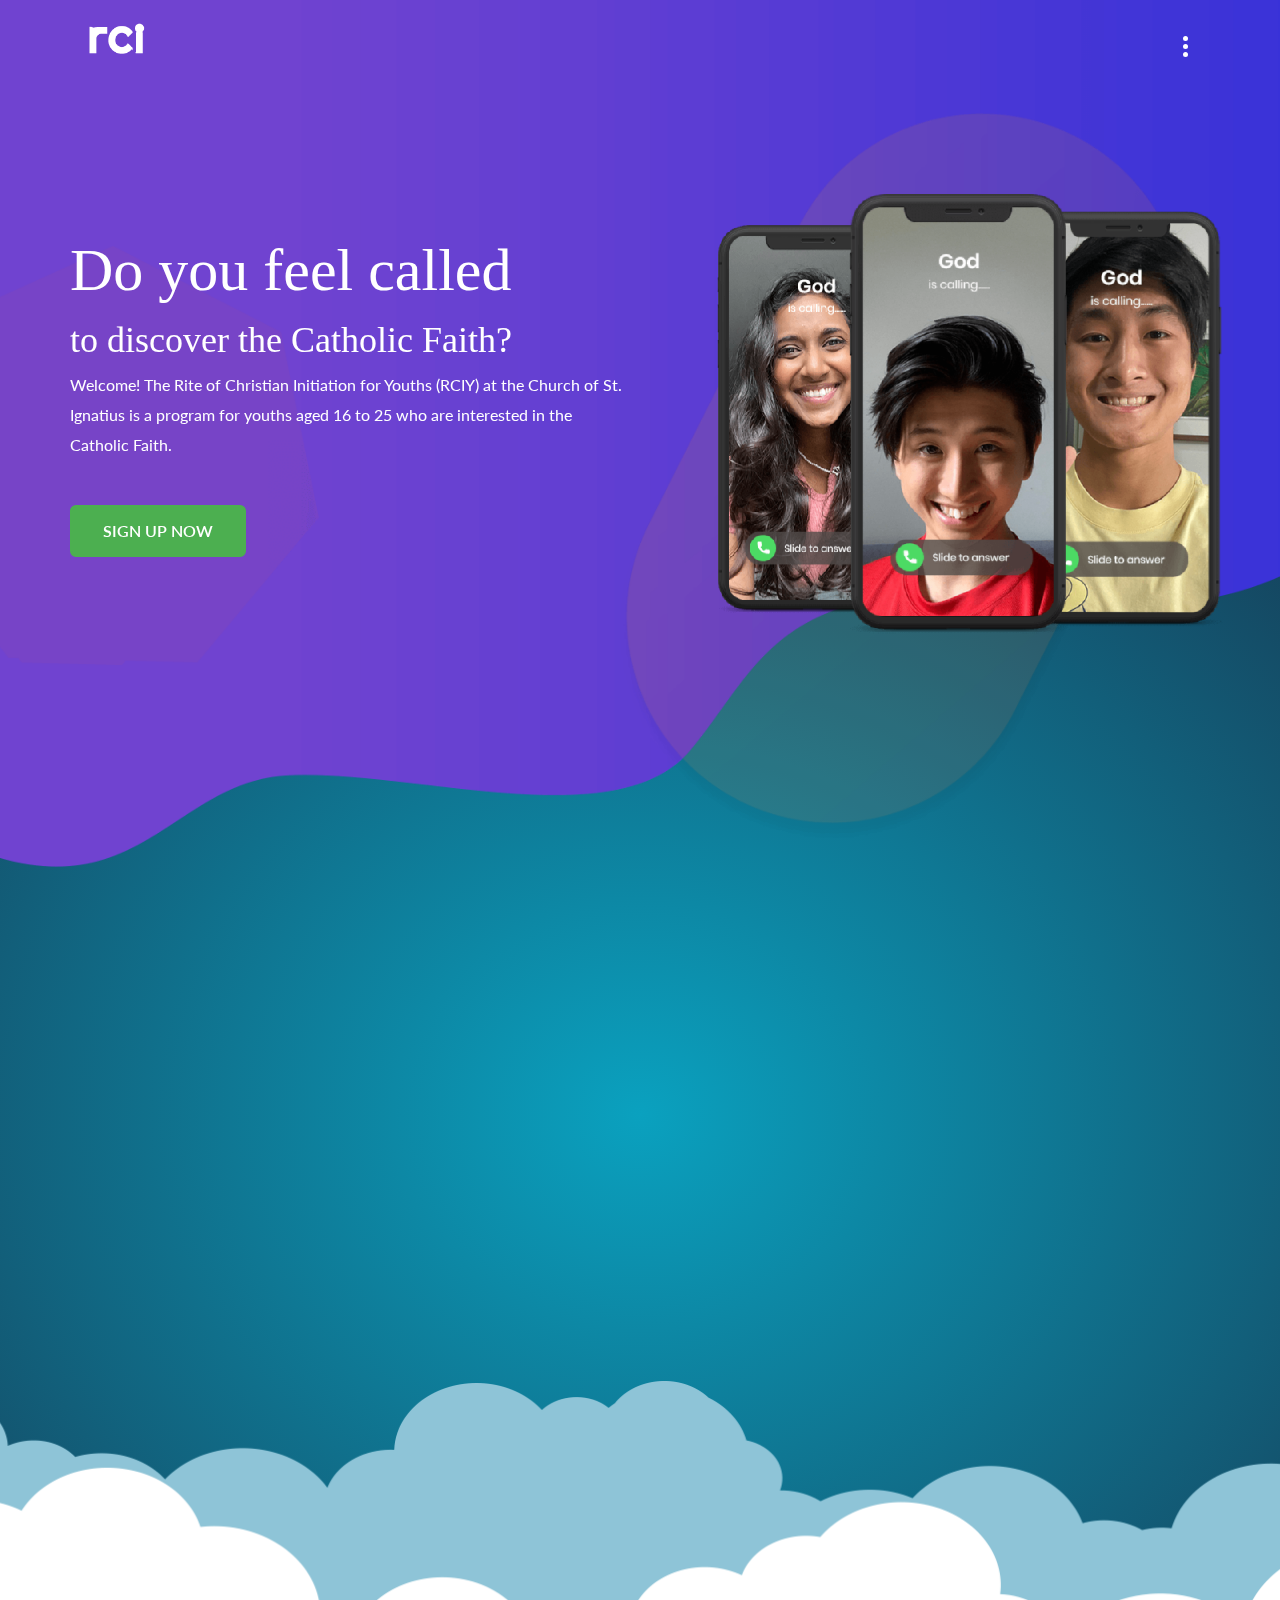
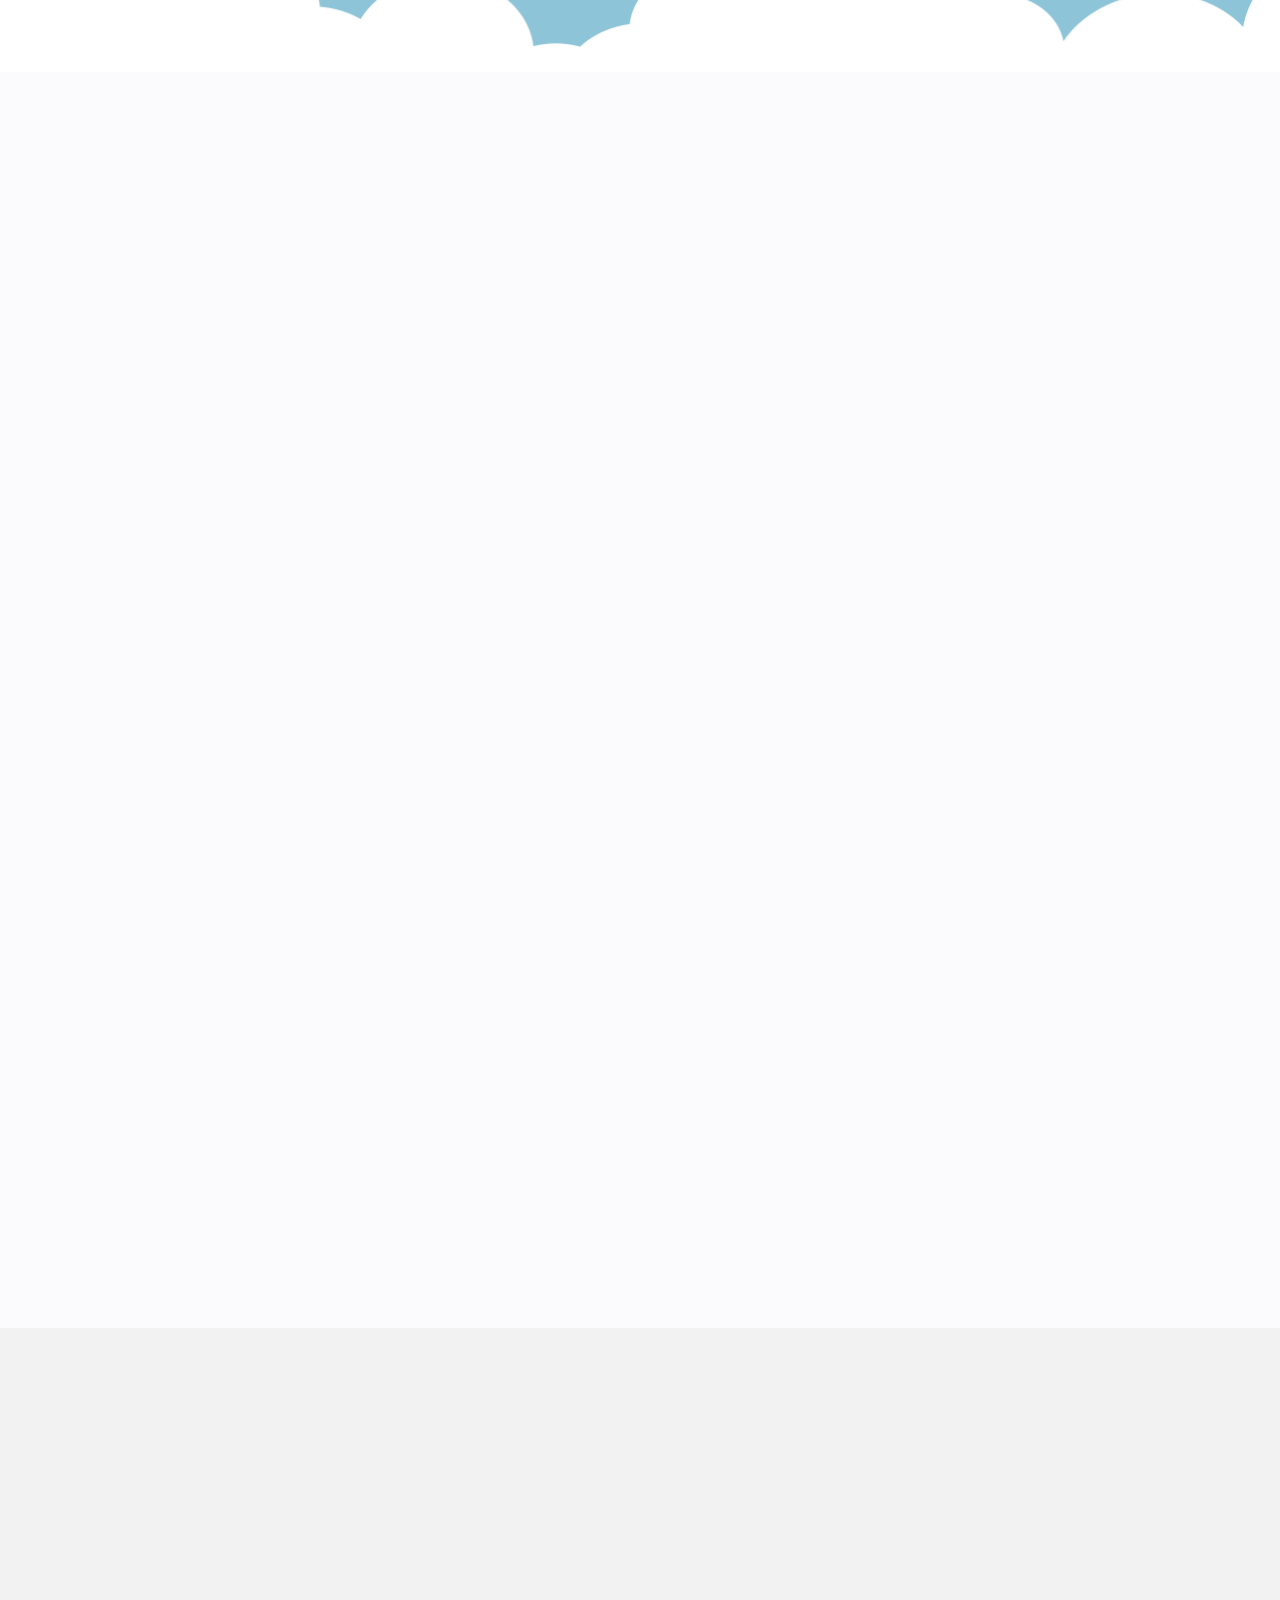
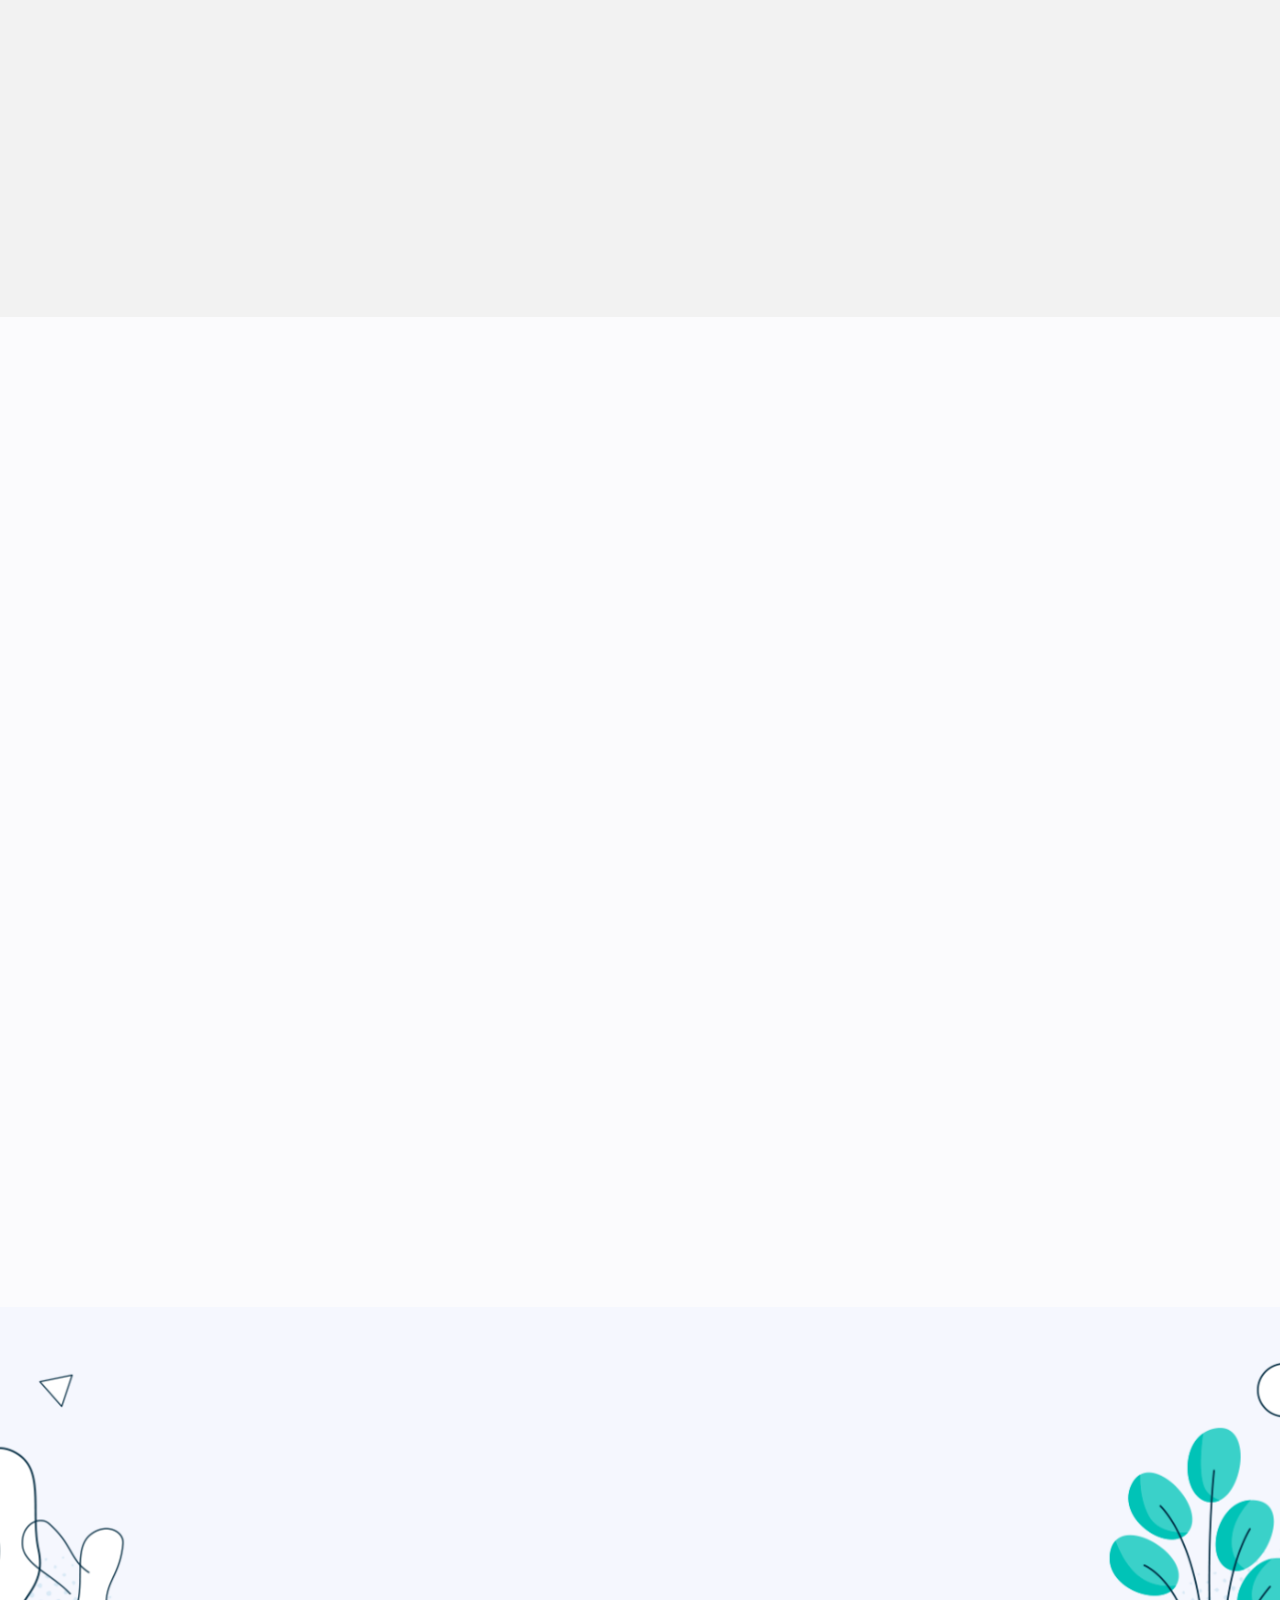
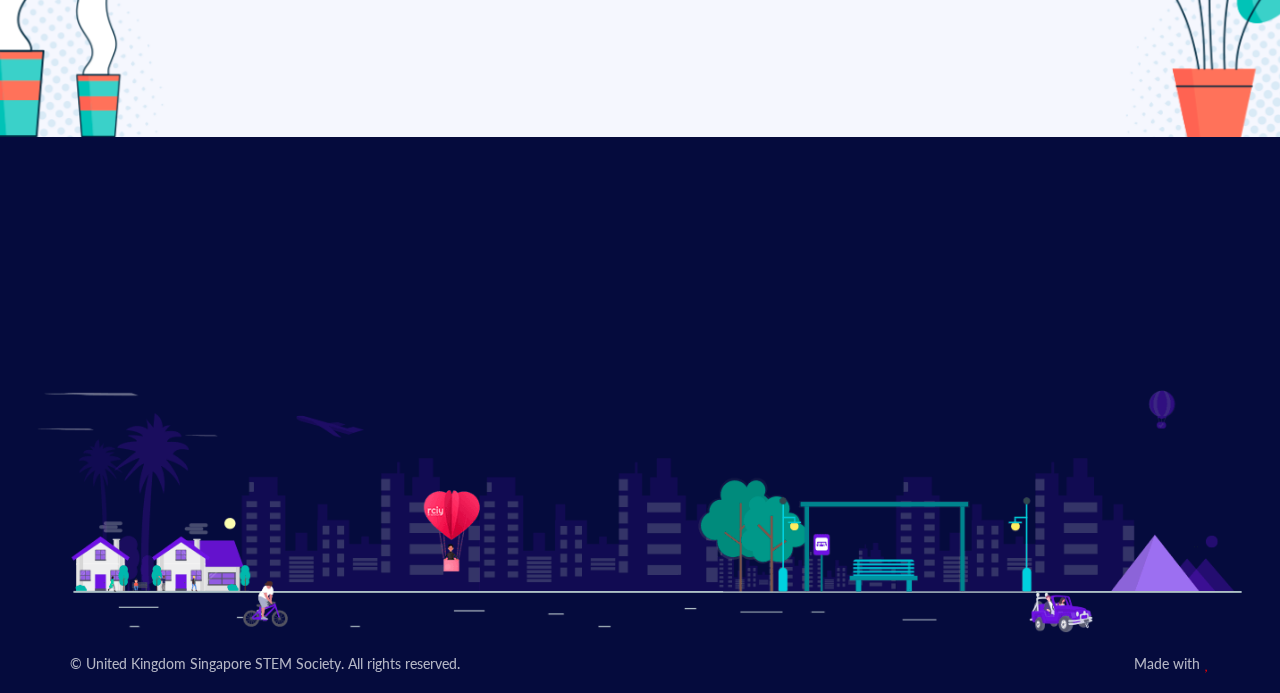
==== commit d00a7f3d: "merging" ====
--- a/main.html
+++ b/main.html
@@ -23,7 +23,7 @@
     <link rel="stylesheet" href="css/default.css">
     <link rel="stylesheet" href="css/component.css">
     <script src="js/modernizr.custom.js"></script>
-    <link rel="icon" href="images/favicon.png" type="image/x-icon">
+    <link rel="icon" href="images/UKSSS_LOGO.jpg" type="image/x-icon">
     <title>
         UKSSS - A community for STEM students from Singapore, in the UK.
     </title>
@@ -68,7 +68,7 @@
                         </li>
                         <li>
                             <a href="#cstsponser">
-                                Become a sponsor
+                                Become a Mentor
                             </a>
                         </li>
                         <li>
@@ -160,51 +160,6 @@
 
     <!--Journey Section ends here-->
 
-    <!--roadmap section starts here-->
-    <section class="roadmap" id="rciy">
-        <div class="container">
-
-            <div class="row">
-                <div class="col-sm-6 aos-init aos-animate" data-aos="fade-right" data-aos-duration="1500">
-                    <div class="head">
-                        <h3>The RCIY roadmap</h3>
-                    </div>
-                    <p>Check out some of the key milestones ahead! Each period is about 3
-                        months long and taking every step forward will always be your decision. </p>
-                    <span class="sessions">
-                        <p><span>Welcome Tea:</span> Saturday, 9th July 2022</p>
-                        <p><span>Weekly Sessions:</span> Every Saturday, 1:30pm – 3:30pm</p>
-                    </span>
-                </div>
-
-            </div>
-
-            <div class="row">
-
-                <div class="col-sm-6 aos-init aos-animate" data-aos="fade-right" data-aos-duration="1500">
-                    <div class="vdo-wrap">
-                        <p>Watch this video for a sneak preview!
-                            <figure>
-                                <img src="images/blue-arrow.svg" alt="" />
-                            </figure>
-                        </p>
-                    </div>
-                    <div class="vdoplayer">
-                        <iframe width="560" height="315" src="https://www.youtube.com/embed/a1EtcR2G4R8" frameborder="0" allow="accelerometer; autoplay; encrypted-media; gyroscope; picture-in-picture" allowfullscreen></iframe>
-                        <!--<span class="play">
-                            <i class="fas fa-play"></i>
-                        </span>-->
-                        <!-- <iframe src="https://www.youtube.com/embed/9xwazD5SyVg" frameborder="0" allow="accelerometer; autoplay; encrypted-media; gyroscope; picture-in-picture" allowfullscreen></iframe>-->
-                    </div>
-                </div>
-                <div class="col-sm-6 aos-init aos-animate" data-aos="fade-left" data-aos-duration="1500">
-                    <div id="lottie"></div>
-                </div>
-            </div>
-        </div>
-    </section>
-    <!--roadmap section ends here-->
-
     <!--community Section starrts here-->
     <section class="community" id="community">
 
@@ -343,10 +298,10 @@
     <section class="sponser" id="cstsponser">
         <div class="container">
             <div class="head aos-init aos-animate" data-aos="fade-down" data-aos-duration="1500">
-                <h3>Become a sponsor</h3>
-                <p>Are you a young Catholic who would like to serve as a spiritual companion to our non-Catholic inquirers?</p>
-                <a href="https://forms.gle/c6yrKfUC3aSec9QL7">
-                    Register as a sponsor today!
+                <h3>Become a Mentor</h3>
+                <p>Are you a Singaporean in STEM who previously studied in the UK?</p>
+                <a href="https://forms.gle/">
+                    Register as a Mentor today!
                 </a>
             </div>
             <ul class="aos-init aos-animate" data-aos="fade-down" data-aos-duration="1500">
@@ -354,7 +309,7 @@
                     <figure>
                         <img src="images/Communion.gif" alt="" />
                     </figure>
-                    <p>Potential sponsors must be baptized and practising Catholics</p>
+                    <p>Potential Mentors must be etc etc</p>
                 </li>
                 <li>
                     <figure>
@@ -366,13 +321,13 @@
                     <figure>
                         <img src="images/Watch-Gif.gif" alt="" />
                     </figure>
-                    <p>Committed to attending weekly sessions</p>
+                    <p>Committed to attending monthly sessions</p>
                 </li>
                 <li>
                     <figure>
                         <img src="images/Women-Gif.gif" alt="" />
                     </figure>
-                    <p>Preferably between 20 - 30 years of age</p>
+                    <p>Preferably between etc years of age</p>
                 </li>
             </ul>
         </div>
@@ -576,15 +531,15 @@
                             <li>
                                 <a href="tel:82283419">
                                     <span><i class="fas fa-phone"></i></span>
-                                    Joanna 91392089 / Jordan 96385928
+                                    Person1 12345678 / Person2 12345678
                                 </a>
                             </li>
                             <li>
-                                <a href="mailto:rciy.ignatius@gmail.com">
+                                <a href="mailto:uksgstem.1@gmail.com">
                                     <span>
                                         <i class="fas fa-envelope"></i>
                                     </span>
-                                    rciy.ignatius@gmail.com
+                                    uksgstem.1@gmail.com
                                 </a>
                             </li>
                         </ul>
@@ -595,8 +550,8 @@
                             <li>
                                 <a href="javascript:void(0);">
                                     <span><i class="fas fa-map-marker-alt"></i></span>
-                                    Church of St. Ignatius RCIY<br>
-                                    120 King's Road, Singapore 268172
+                                    United Kingdom Singapore STEM Society<br>
+                                    United Kingdom, United Kingdom
                                 </a>
                             </li>
                         </ul>
@@ -606,12 +561,12 @@
                         <h3>Follow us</h3>
                         <ul class="icons">
                             <li>
-                                <a href="https://facebook.com/stigsrciy/">
+                                <a href="https://facebook.com/uksgstemsoc/">
                                     <i class="fab fa-facebook-f"></i>
                                 </a>
                             </li>
                             <li>
-                                <a href=" https://instagram.com/stiggyrciy">
+                                <a href=" https://instagram.com/uksgstemsoc">
                                     <i class="fab fa-instagram"></i>
                                 </a>
                             </li>
@@ -625,7 +580,7 @@
             </figure>
             <div class="container">
                 <div class="copy">
-                    <p>© Church of St. Ignatius RCIY. All rights reserved.</p>
+                    <p>© United Kingdom Singapore STEM Society. All rights reserved.</p>
                     <p>Made with <i class="fas fa-heart"></i></p>
                 </div>
             </div>
@@ -682,15 +637,6 @@
         });
 
     </script>
-    <!-- Global site tag (gtag.js) - Google Analytics -->
-<script async src=""></script>
-<script>
-  window.dataLayer = window.dataLayer || [];
-  function gtag(){dataLayer.push(arguments);}
-  gtag('js', new Date());
-
-  gtag('config', 'UA-169419524-1');
-</script>
 </body>
 
 </html>
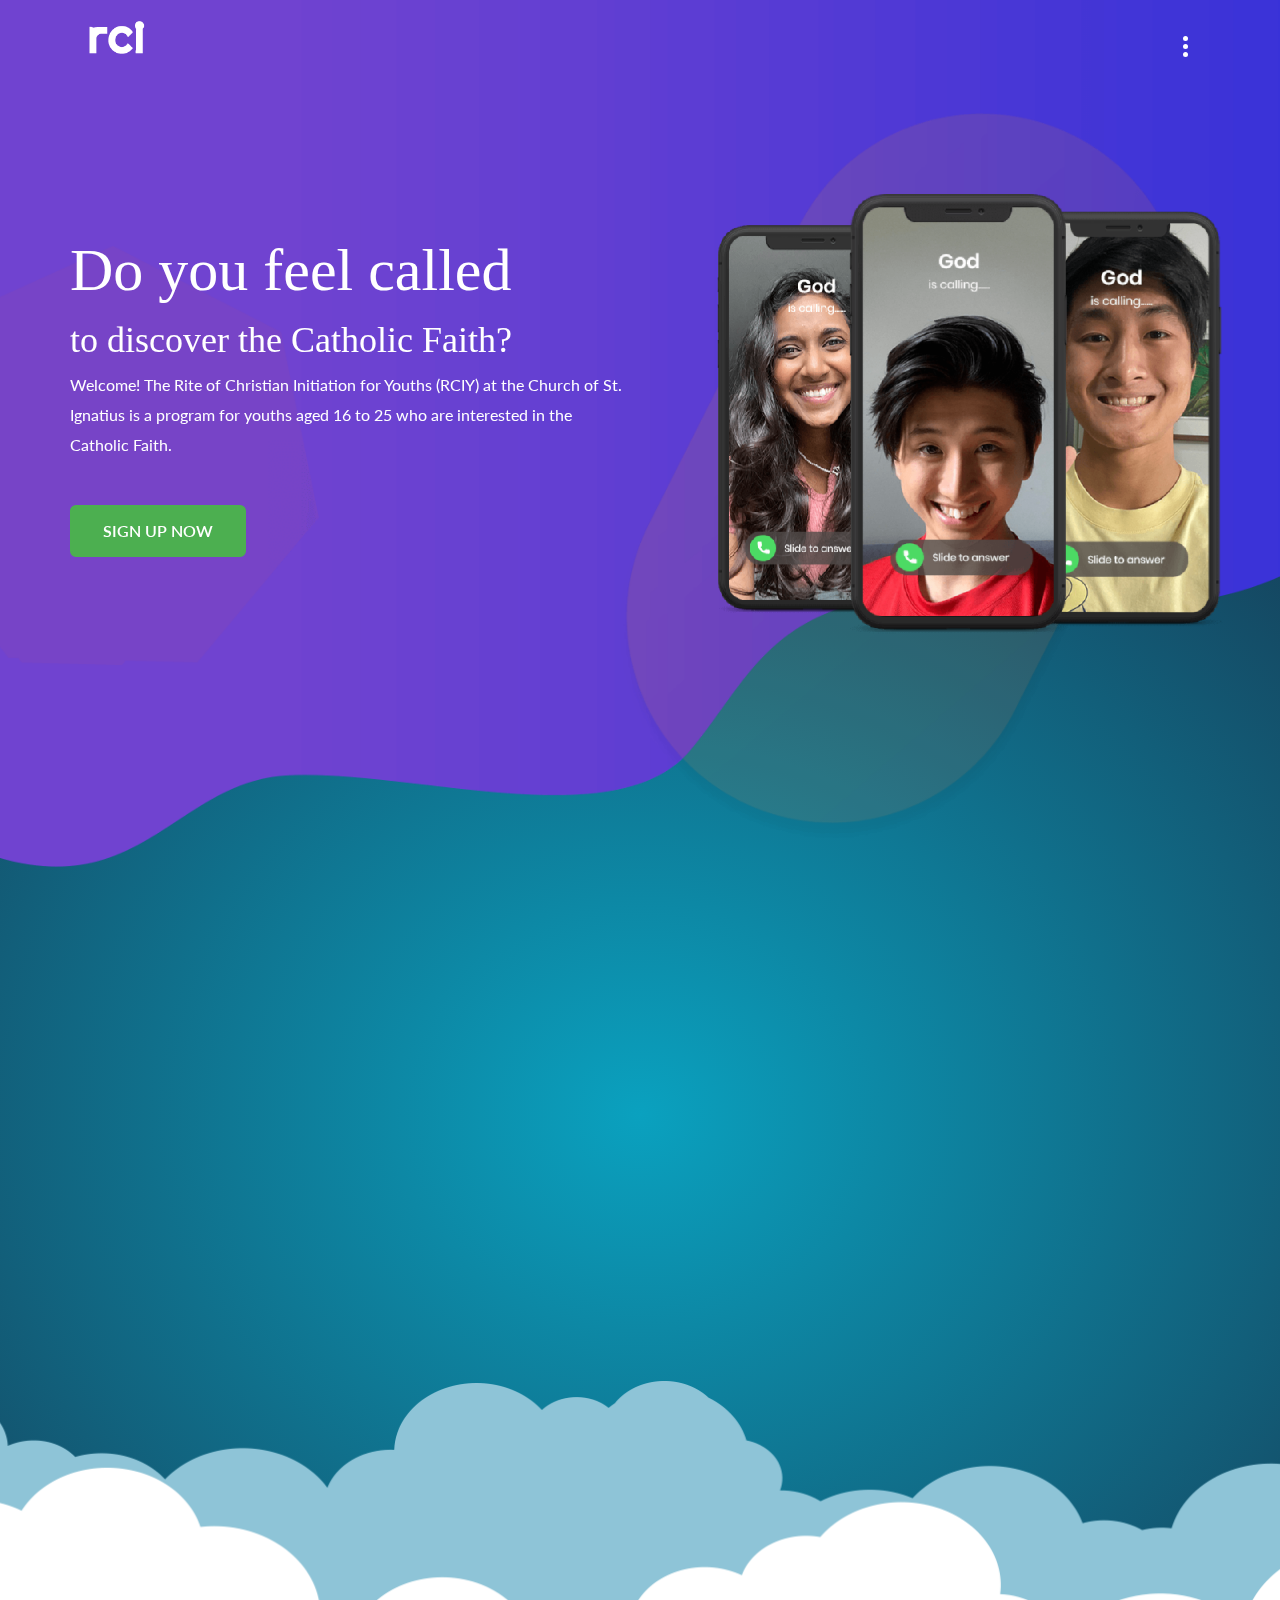
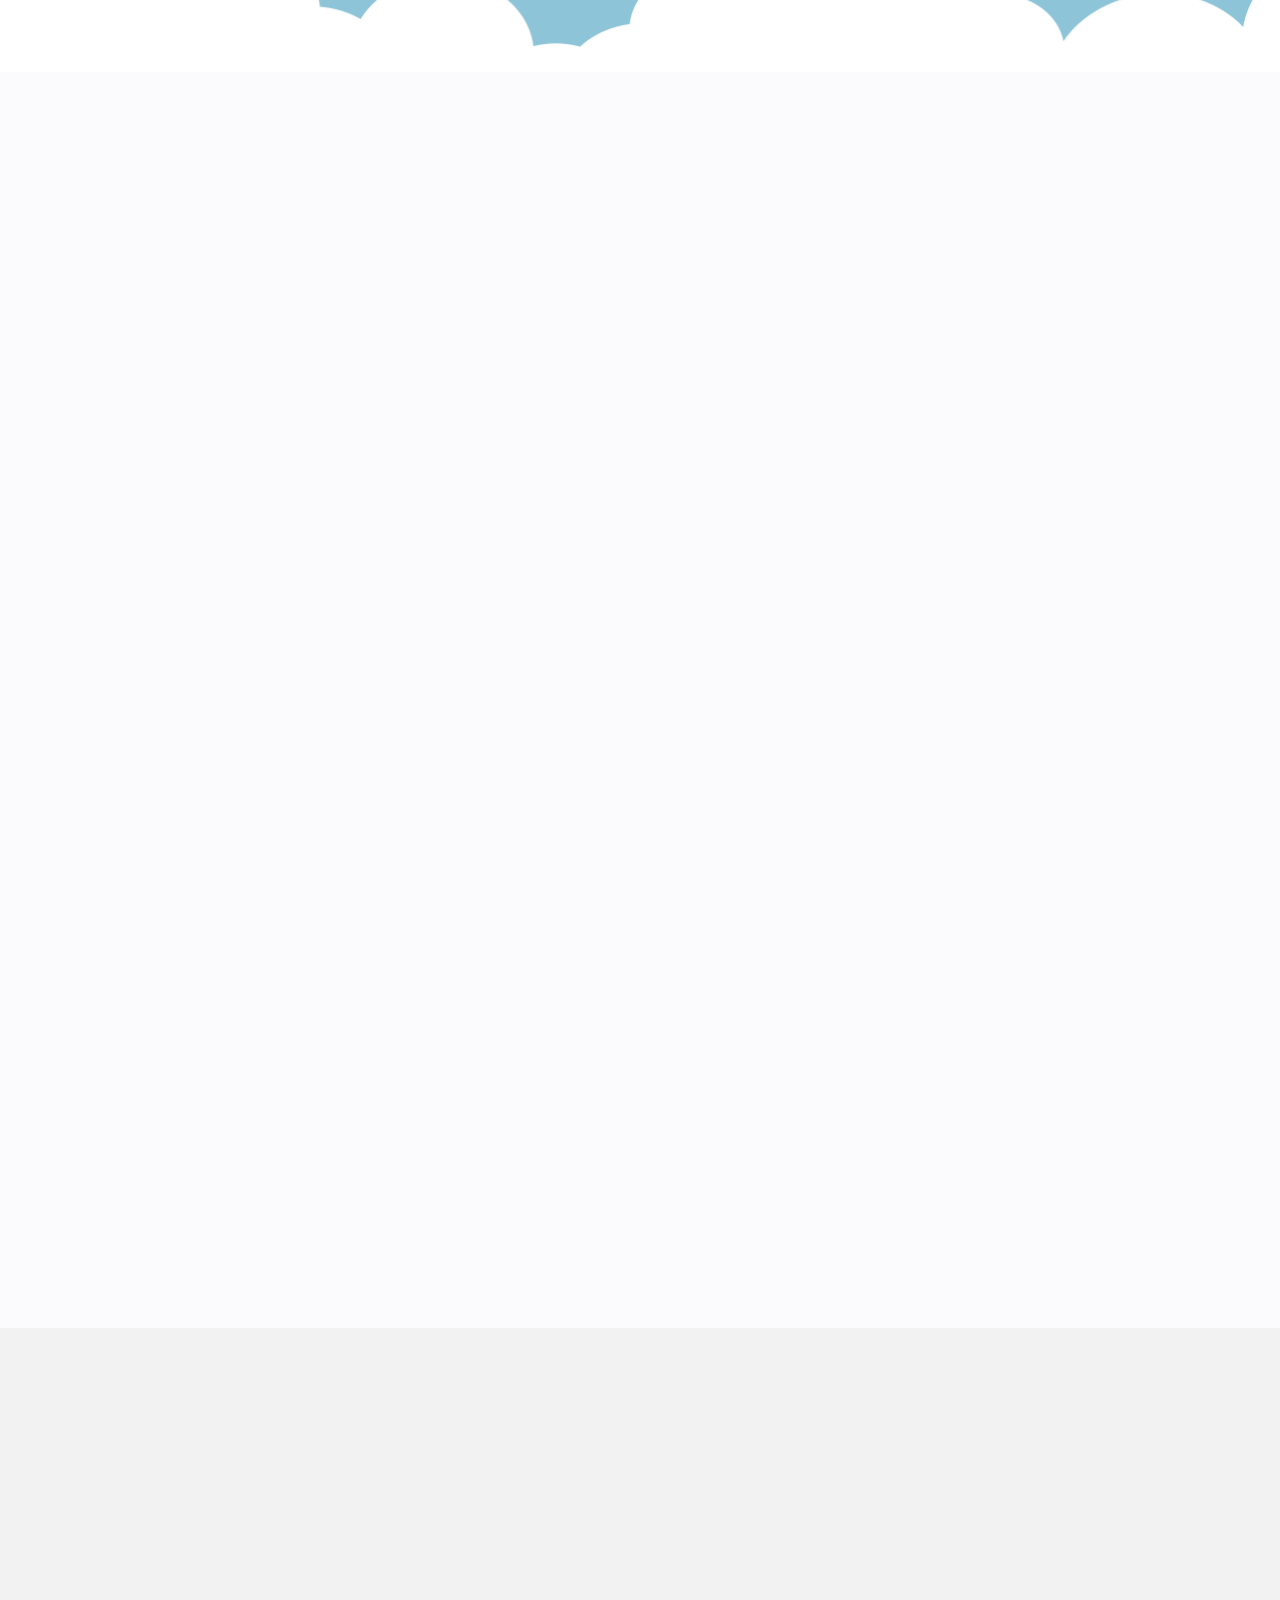
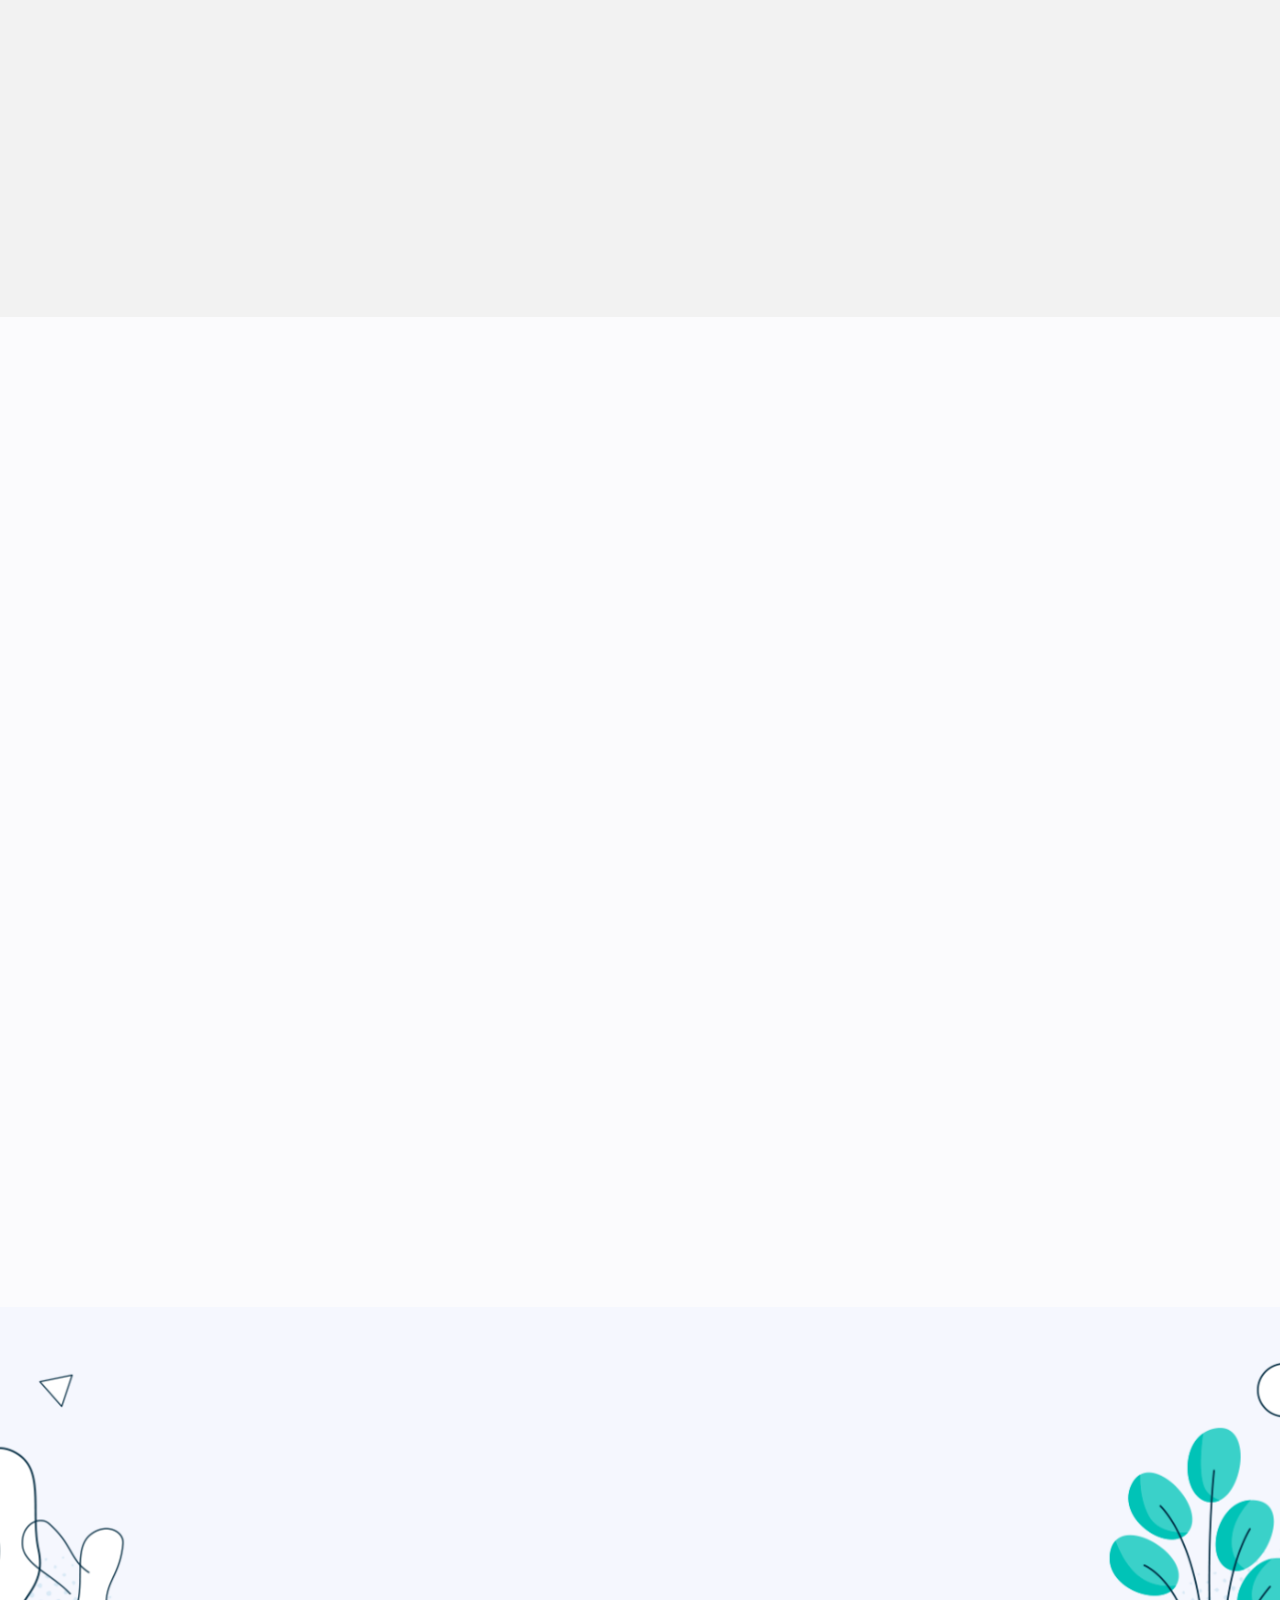
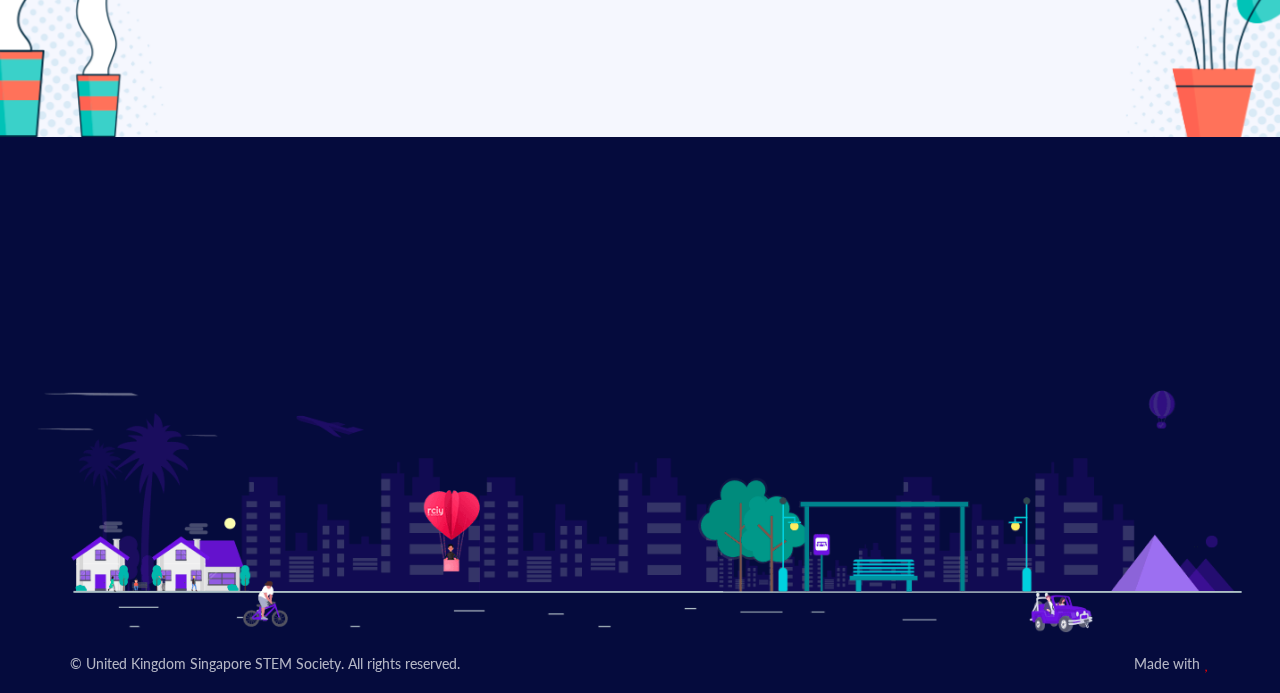
==== commit a624dfc1: "updated sidebar" ====
--- a/main.html
+++ b/main.html
@@ -1,642 +1,632 @@
-
-<!DOCTYPE html>
-<html lang="en">
-
-<head>
-    <meta charset="utf-8">
-    <meta name="viewport" content="width=device-width, initial-scale=1, minimum-scale=1, maximum-scale=1">
-    <meta name="title" content="UKSSS - A community for STEM students from Singapore, in the UK.">
-    <meta name="description" content="Welcome! The United Kingdom Singapore STEM Society (UKSSS) is a vibrant and nurturing community for STEM students from Singapore, in the United Kingdom, to learn and grow together.">
-    <meta property="og:title" content="UKSSS - A community for STEM students from Singapore, in the UK." />
-    <meta property="og:description " content="Welcome! The United Kingdom Singapore STEM Society (UKSSS) is a vibrant and nurturing community for STEM students from Singapore, in the United Kingdom, to learn and grow together." />
-    <meta property="og:image" content="https://UKSSS.com/images/UKSSS_LOGO.jpg" />
-    <link href="css/font-awesome.min.css" rel="stylesheet">
-    <link rel="stylesheet" href="https://use.fontawesome.com/releases/v5.6.3/css/all.css" integrity="sha384-UHRtZLI+pbxtHCWp1t77Bi1L4ZtiqrqD80Kn4Z8NTSRyMA2Fd33n5dQ8lWUE00s/" crossorigin="anonymous">
-    <link href="https://unpkg.com/aos@2.3.1/dist/aos.css" rel="stylesheet">
-    <link href="https://fonts.googleapis.com/css2?family=Poppins:wght@100;200;300;400;500;600;700;800;900&display=swap" rel="stylesheet">
-    <link href="https://fonts.googleapis.com/css2?family=Bad+Script&display=swap" rel="stylesheet">
-    <link rel="stylesheet" href="css/bootstrap.min.css">
-    <link rel="stylesheet" href="css/owl.carousel.min.css">
-    <link rel="stylesheet" href="css/animate.css">
-    <link rel="stylesheet" href="css/style.css">
-    <link rel="stylesheet" href="css/responsive.css">
-    <link rel="stylesheet" href="css/default.css">
-    <link rel="stylesheet" href="css/component.css">
-    <script src="js/modernizr.custom.js"></script>
-    <link rel="icon" href="images/UKSSS_LOGO.jpg" type="image/x-icon">
-    <title>
-        UKSSS - A community for STEM students from Singapore, in the UK.
-    </title>
-</head>
-
-<body>
-    <!--header starts here-->
-    <header>
-        <div class="top-head">
-            <div class="container">
-                <a href="javascript:void(0);">
-                    <figure>
-                        <img src="images/Rciy-Gif.gif" alt="" />
-                    </figure>
-                </a>
-                <a href="javascript:void(0)" class="togglecstm">
-                    <div>
-                        <span class="round"></span>
-                        <span class="round"></span>
-                        <span class="round"></span>
-                    </div>
-                </a>
-                <div class="menu">
-                    <a href="javascript:void(0);" class="cross">
-                        <i class="fas fa-times"></i>
-                    </a>
-                    <ul>
-                        <li>
-                            <a href="#embark">
-                                Embark on a journey
-                            </a>
-                        </li>
-                        <li>
-                            <a href="#rciy">
-                                The RCIY roadmap
-                            </a>
-                        </li>
-                        <li>
-                            <a href="#community">
-                                Our community
-                            </a>
-                        </li>
-                        <li>
-                            <a href="#cstsponser">
-                                Become a Mentor
-                            </a>
-                        </li>
-                        <li>
-                            <a href="#faq">
-                                Frequently Asked Questions
-                            </a>
-                        </li>
-                        <li>
-                            <a href="#contact">
-                                Contact Us
-                            </a>
-                        </li>
-                    </ul>
-                </div>
-            </div>
-        </div>
-    </header>
-    <!--header ends here-->
-
-    <!--Banner starts here-->
-    <section class="banner">
-        <div class="container">
-            <div class="row">
-                <div class="col-sm-6 col-xs-12">
-                    <div class="banner-text">
-                        <h3>Do you feel called</h3>
-                        <h4>to discover the Catholic Faith?</h4>
-                        <p>
-                            Welcome! The Rite of Christian Initiation for Youths (RCIY) at the Church of St. Ignatius is a program for youths aged 16 to 25 who are interested in the Catholic Faith.
-                        </p>
-                        <a href="http://tiny.cc/stignatiusrciy" class="cstm-btn">
-                            Sign up now
-                        </a>
-                    </div>
-                </div>
-                <div class="col-sm-6 col-xs-12 pos-img">
-                    <div class="cst-wrap">
-                        <figure class="image1">
-                            <img src="images/Img-left.png" alt="" />
-                        </figure>
-                        <figure class="image2">
-                            <img src="images/Image-center.png" alt="" />
-                        </figure>
-                        <figure class="image3">
-                            <img src="images/Img-right.png" alt="" />
-                        </figure>
-                    </div>
-                </div>
-            </div>
-        </div>
-    </section>
-    <!--Banner ends here-->
-
-    <!--Journey Section starts here-->
-    <section class="journey" id="embark">
-        <div class="container">
-            <div class="head aos-init aos-animate" data-aos="fade-down" data-aos-duration="1500">
-                <h3>Embark on a journey</h3>
-            </div>
-            <div class="row">
-                <div class="col-sm-6 col-xs-12 aos-init aos-animate" data-aos="fade-right" data-aos-duration="1500">
-                    <p>Join us on an adventure to experience God's love and learn about the rich traditions observed by over 1.2 billion Catholics worldwide!
-
-                    </p>
-                </div>
-                <div class="col-sm-6 col-xs-12 aos-init aos-animate" data-aos="fade-left" data-aos-duration="1500">
-                    <p>Since 2006, RCIY has welcomed interested youths from all backgrounds. We aim to provide a safe, fun and engaging space for self-discovery. </p>
-                </div>
-            </div>
-            <div class="journey-image">
-                <lottie-player id="stars13" src="https://assets7.lottiefiles.com/packages/lf20_OuD7Fg.json" background="transparent" speed="1" loop autoplay></lottie-player>
-
-                <lottie-player id="hotballoon" src="https://assets6.lottiefiles.com/packages/lf20_S55Hyz.json" background="transparent" speed="1" loop autoplay></lottie-player>
-
-                <lottie-player id="sparrow" src="https://assets3.lottiefiles.com/packages/lf20_HdZrDz.json" background="transparent" speed="1" style="width: 300px; height: 300px;" loop autoplay></lottie-player>
-
-                <lottie-player id="clouds" src="https://assets3.lottiefiles.com/packages/lf20_cjh2Sn.json" background="transparent" speed="1" loop autoplay></lottie-player>
-
-                <lottie-player id="clouds1" src="https://assets4.lottiefiles.com/packages/lf20_JZVKIl.json" background="transparent" speed="1" loop autoplay></lottie-player>
-
-                <lottie-player id="man" src="https://assets4.lottiefiles.com/packages/lf20_vsM4AY.json" background="transparent" speed="1" style="width: 300px; height: 300px;" loop autoplay></lottie-player>
-
-                <lottie-player id="stars12" src="https://assets7.lottiefiles.com/packages/lf20_OuD7Fg.json" background="transparent" speed="1" loop autoplay></lottie-player>
-
-                <lottie-player id="stars1" src="https://assets7.lottiefiles.com/packages/lf20_OuD7Fg.json" background="transparent" speed="1" loop autoplay></lottie-player>
-            </div>
-        </div>
-    </section>
-
-    <!--Journey Section ends here-->
-
-    <!--community Section starrts here-->
-    <section class="community" id="community">
-
-        <div class="head aos-init aos-animate" data-aos="fade-down" data-aos-duration="1500">
-            <h3>Our community</h3>
-            <p>Joining RCIY also means you will be part of our vibrant community
-                of young people from all walks of life!</p>
-        </div>
-
-        <ul class="grid effect-8 aos-init aos-animate" data-aos="fade-down" data-aos-duration="1500" id="grid">
-            <li class="item content-1">
-                <figure>
-                    <img src="images/IMG_8933.PNG" alt="" />
-                </figure>
-            </li>
-            <li class="item content-2">
-                <figure>
-                    <img src="images/IMG_9275.PNG" alt="" />
-                </figure>
-                <div class="overlay" onclick="location.href='javascript:void(0);';">
-                    <span class="over-show">
-                        <p><span>I'm excited for what lies ahead…</span><br>
-                            Read Jordan's testimony +
-                        </p>
-                    </span>
-                    <span class="over-expand">
-                        <p>Growing up a Protestant, I had many doubts and misconceptions about the Catholic faith. The Easter vigil was a truly beautiful experience and I remember feeling a huge sense of joy after Fr. Jerome baptised me! My journey has just started, and I’m excited for what lies ahead, knowing that God and the Church are always with me.
-                        </p>
-                        <p class="bold">Jordan Chan, Baptized in 2019 </p>
-                    </span>
-
-                </div>
-            </li>
-            <li class="item content-3">
-                <figure>
-                    <img src="images/IMG_9276.PNG" alt="" />
-                </figure>
-            </li>
-            <li class="item content-4">
-                <figure>
-                    <img src="images/IMG_8938.PNG" alt="" />
-                </figure>
-                <div class="overlay" onclick="location.href='javascript:void(0);';">
-                    <span class="over-show">
-                        <p><span>A defining role in deepening my faith…</span><br>
-                            Read Ambrose's testimony +
-
-                        </p>
-                    </span>
-                    <span class="over-expand">
-                        <p>RCIY has played a defining role in the deepening of my faith in my spiritual journey thus far. From my days as an Inquirer, the facilitators and befrienders have always done all they could to enlighten us about the Catholic faith and the significance of its practices.
-                        </p>
-                        <p class="bold">Ambrose Lee Jian Yi, Baptized in 2016 </p>
-                    </span>
-                </div>
-            </li>
-            <li class="item content-5">
-                <figure>
-                    <img src="images/IMG_8939.PNG" alt="" />
-                </figure>
-            </li>
-            <li class="item content-6">
-                <figure>
-                    <img src="images/IMG_8940.PNG" alt="" />
-
-                </figure>
-                <div class="overlay" onclick="location.href='javascript:void(0);';">
-                    <span class="over-show">
-                        <p><span>My home, comfort and safe space…</span><br>
-                            Read Abigail's testimony +
-                        </p>
-                    </span>
-                    <span class="over-expand">
-                        <p>My RCIY journey started off in 2012, I was just 15 years old then when my family encouraged me to join the community to enquire more about the Catholic Faith. The RCIY community continues to be my home, comfort and safe space to grow in faith, proclaim my identity as a child of God and to bring Christ to others.
-
-                        </p>
-                        <p class="bold">Abigail Ng, Baptized in 2013</p>
-                    </span>
-                </div>
-            </li>
-            <li class="item content-7">
-                <figure>
-                    <img src="images/IMG_8941.PNG" alt="" />
-                </figure>
-
-            </li>
-            <li class="item content-8">
-                <figure>
-                    <img src="images/IMG_8943.PNG" alt="" />
-                </figure>
-                <div class="overlay" onclick="location.href='javascript:void(0);';">
-                    <span class="over-show">
-                        <p><span>I am inspired by the inquirers...</span><br>
-                            Read Kai's testimony +
-
-                        </p>
-                    </span>
-                    <span class="over-expand">
-                        <p>I am incredibly thankful that God called me to join RCIY. Seeing other people chase the Faith with such eagerness, inspires me to always work on my relationship with God. As a cradle Catholic, I have so much to learn from our inquirers.
-
-                        </p>
-                        <p class="bold">Kai Kuah, Sponsor 2019/2020</p>
-                    </span>
-                </div>
-            </li>
-            <li class="item content-9">
-                <figure>
-                    <img src="images/IMG_8945.PNG" alt="" />
-                </figure>
-
-            </li>
-            <li class="item content-10">
-                <figure>
-                    <img src="images/IMG_8946.PNG" alt="" />
-                </figure>
-                <div class="overlay" onclick="location.href='javascript:void(0);';">
-                    <span class="over-show">
-                        <p><span>I have learned to treasure my Faith...</span><br>
-                            Read Dillon's testimony +
-                        </p>
-                    </span>
-                    <span class="over-expand">
-                        <p>Joining RCIY as a sponsor was serendipitous for me. I joined initially to support a friend who was interested in the Catholic Faith but I never expected to have learned this much about my own religion. Through the past cycle, I have learned to treasure the fundamentals of my Faith and see the true meaning in what we practice as Catholics.
-
-                        </p>
-                        <p class="bold">Dillon Lim, Sponsor 2019/2020 </p>
-                    </span>
-
-                </div>
-            </li>
-        </ul>
-
-    </section>
-
-    <!--sponser section starts here-->
-    <section class="sponser" id="cstsponser">
-        <div class="container">
-            <div class="head aos-init aos-animate" data-aos="fade-down" data-aos-duration="1500">
-                <h3>Become a Mentor</h3>
-                <p>Are you a Singaporean in STEM who previously studied in the UK?</p>
-                <a href="https://forms.gle/">
-                    Register as a Mentor today!
-                </a>
-            </div>
-            <ul class="aos-init aos-animate" data-aos="fade-down" data-aos-duration="1500">
-                <li>
-                    <figure>
-                        <img src="images/Communion.gif" alt="" />
-                    </figure>
-                    <p>Potential Mentors must be etc etc</p>
-                </li>
-                <li>
-                    <figure>
-                        <img src="images/Bro-Gif.gif" alt="" />
-                    </figure>
-                    <p>Enjoy reaching out to young people</p>
-                </li>
-                <li>
-                    <figure>
-                        <img src="images/Watch-Gif.gif" alt="" />
-                    </figure>
-                    <p>Committed to attending monthly sessions</p>
-                </li>
-                <li>
-                    <figure>
-                        <img src="images/Women-Gif.gif" alt="" />
-                    </figure>
-                    <p>Preferably between etc years of age</p>
-                </li>
-            </ul>
-        </div>
-    </section>
-    <!--sponser section ends here-->
-
-    <!--FAQ section starts here-->
-    <section class="cst-faq" id="faq">
-        <div class="container">
-            <div class="head aos-init aos-animate" data-aos="fade-down" data-aos-duration="1500">
-                <h3>Frequently Asked Questions</h3>
-            </div>
-            <!--Accordian Section starts here-->
-            <div class="panel-group aos-init aos-animate" data-aos="fade-down" data-aos-duration="1500" id="accordion" role="tablist" aria-multiselectable="true">
-
-                <div class="panel panel-default">
-                    <div class="panel-heading" role="tab" id="headingOne">
-                        <h4 class="panel-title">
-                            <a role="button" data-toggle="collapse" data-parent="#accordion" href="#collapseOne" aria-expanded="" aria-controls="collapseOne">
-                                <i class="more-less glyphicon glyphicon-plus"></i>
-                                What exactly will I learn at RCIY?
-                            </a>
-                        </h4>
-                    </div>
-                    <div id="collapseOne" class="panel-collapse collapse" role="tabpanel" aria-labelledby="headingOne">
-                        <div class="panel-body">
-                            <p>RCIY is more of a journey to encounter and experience God's love rather than an academic one. Over 9 months, we will cover the fundamental aspects of the Catholic Faith including interesting questions like Who is God?, our core beliefs and traditions. Feel free to ask as many questions in the process too!</p>
-                        </div>
-                    </div>
-                </div>
-
-                <div class="panel panel-default">
-                    <div class="panel-heading" role="tab" id="headingTwo">
-                        <h4 class="panel-title">
-                            <a class="collapsed" role="button" data-toggle="collapse" data-parent="#accordion" href="#collapseTwo" aria-expanded="false" aria-controls="collapseTwo">
-                                <i class="more-less glyphicon glyphicon-plus"></i>
-                                When does the new cycle begin and what is the commitment like?
-                            </a>
-                        </h4>
-                    </div>
-                    <div id="collapseTwo" class="panel-collapse collapse" role="tabpanel" aria-labelledby="headingTwo">
-                        <div class="panel-body">
-
-                            <p>The new cycle for 2022 begins with an introductory Welcome Tea session on Saturday, 9th July. You may sign up on our site or contact us at rciy.ignatius@gmail.com for more details.</p>
-
-                            <p>Thereafter, sessions are held weekly until April 2023. There will be a few breaks in between for holidays etc.</p>
-
-                            <p>While RCIY sessions are not compulsory and the choice to attend them will always be your decision, we do encourage you to make the best of your own journey.</p>
-
-                        </div>
-                    </div>
-                </div>
-
-                <div class="panel panel-default">
-                    <div class="panel-heading" role="tab" id="headingThree">
-                        <h4 class="panel-title">
-                            <a class="collapsed" role="button" data-toggle="collapse" data-parent="#accordion" href="#collapseThree" aria-expanded="false" aria-controls="collapseThree">
-                                <i class="more-less glyphicon glyphicon-plus"></i>
-                                When and where are these sessions held?
-                            </a>
-                        </h4>
-                    </div>
-                    <div id="collapseThree" class="panel-collapse collapse" role="tabpanel" aria-labelledby="headingThree">
-                        <div class="panel-body">
-                            <p>Weekly sessions will be held between 1:30pm to 3:30pm every Saturday at the Church of St. Ignatius located at 120 King's Road. </p>
-                        </div>
-                    </div>
-                </div>
-
-                <div class="panel panel-default">
-                    <div class="panel-heading" role="tab" id="headingThree">
-                        <h4 class="panel-title">
-                            <a class="collapsed" role="button" data-toggle="collapse" data-parent="#accordion" href="#collapsefour" aria-expanded="false" aria-controls="collapsefour">
-                                <i class="more-less glyphicon glyphicon-plus"></i>
-                                Must I get baptized at the end?
-                            </a>
-                        </h4>
-                    </div>
-                    <div id="collapsefour" class="panel-collapse collapse" role="tabpanel" aria-labelledby="headingfour">
-                        <div class="panel-body">
-                            <p>No, the decision to get baptized is a deeply personal choice and you should make this decision carefully. The Church and RCIY team will always respect you and your decision at every step. </p>
-                            <p>If you are below 21 and wish to get baptized at the end of the journey, you will be required to obtain parental consent to proceed. </p>
-                        </div>
-                    </div>
-                </div>
-
-                <div class="panel panel-default">
-                    <div class="panel-heading" role="tab" id="headingfive">
-                        <h4 class="panel-title">
-                            <a class="collapsed" role="button" data-toggle="collapse" data-parent="#accordion" href="#collapsefive" aria-expanded="false" aria-controls="collapsefive">
-                                <i class="more-less glyphicon glyphicon-plus"></i>
-                                Do I have to pay to attend RCIY?
-                            </a>
-                        </h4>
-                    </div>
-                    <div id="collapsefive" class="panel-collapse collapse" role="tabpanel" aria-labelledby="headingfive">
-                        <div class="panel-body">
-                            <p>No, RCIY is free to attend. Additional activities such as retreats are also heavily subsidized and the RCIY team aims to ensure that cost is never an issue for our youths. </p>
-                        </div>
-                    </div>
-                </div>
-
-                <div class="panel panel-default">
-                    <div class="panel-heading" role="tab" id="headingsix">
-                        <h4 class="panel-title">
-                            <a class="collapsed" role="button" data-toggle="collapse" data-parent="#accordion" href="#collapsesix" aria-expanded="false" aria-controls="collapsesix">
-                                <i class="more-less glyphicon glyphicon-plus"></i>
-                                What is a sponsor?
-                            </a>
-                        </h4>
-                    </div>
-                    <div id="collapsesix" class="panel-collapse collapse" role="tabpanel" aria-labelledby="headingsix">
-                        <div class="panel-body">
-                            <p>A sponsor is a baptized Catholic who will be your spiritual companion during your journey. He/She is someone who will look out for you and be a friend to you.</p>
-                        </div>
-                    </div>
-                </div>
-
-                <div class="panel panel-default">
-                    <div class="panel-heading" role="tab" id="headingseven">
-                        <h4 class="panel-title">
-                            <a class="collapsed" role="button" data-toggle="collapse" data-parent="#accordion" href="#collapseseven" aria-expanded="false" aria-controls="collapseseven">
-                                <i class="more-less glyphicon glyphicon-plus"></i>
-                                Do I need to come with a sponsor?
-                            </a>
-                        </h4>
-                    </div>
-                    <div id="collapseseven" class="panel-collapse collapse" role="tabpanel" aria-labelledby="headingseven">
-                        <div class="panel-body">
-                            <p>Not to worry! If you do not have someone (e.g. a Catholic friend) who has agreed to be your sponsor, we will pair you with someone awesome from our team </p>
-                        </div>
-                    </div>
-                </div>
-
-                <div class="panel panel-default">
-                    <div class="panel-heading" role="tab" id="headingeigth">
-                        <h4 class="panel-title">
-                            <a class="collapsed" role="button" data-toggle="collapse" data-parent="#accordion" href="#collapseeigth" aria-expanded="false" aria-controls="collapseeigth">
-                                <i class="more-less glyphicon glyphicon-plus"></i>
-                                Will I have to be baptized again if I have been baptized previously
-                                through another Christian denomination?
-                            </a>
-                        </h4>
-                    </div>
-                    <div id="collapseeigth" class="panel-collapse collapse" role="tabpanel" aria-labelledby="headingeigth">
-                        <div class="panel-body">
-                            <p>The Catholic Church recognizes the validity of baptisms from most Christian traditions. As such, you will not need to be baptized again. Instead, you will be received into the Church at Easter and also receive the Sacraments of Confirmation and the Eucharist concurrently. </p>
-                        </div>
-                    </div>
-                </div>
-
-                <div class="panel panel-default">
-                    <div class="panel-heading" role="tab" id="headingnine">
-                        <h4 class="panel-title">
-                            <a class="collapsed" role="button" data-toggle="collapse" data-parent="#accordion" href="#collapsenine" aria-expanded="false" aria-controls="collapsenine">
-                                <i class="more-less glyphicon glyphicon-plus"></i>
-                                Can I join RCIY after the cycle has started?
-                            </a>
-                        </h4>
-                    </div>
-                    <div id="collapsenine" class="panel-collapse collapse" role="tabpanel" aria-labelledby="headingnine">
-                        <div class="panel-body">
-                            <p>You may still join us at any time prior to the end of the pre-catechumenate period – this is usually before the end of the year. We will try to be as flexible as possible and encourage you to get in touch with us to see how we can help. </p>
-                        </div>
-                    </div>
-                </div>
-            </div>
-        </div>
-    </section>
-    <!--FAQ section ends here-->
-
-    <!--contact us section starts here-->
-    <section class="cst-contact" id="contact">
-        <div class="container">
-            <div class="head aos-init aos-animate" data-aos="fade-down" data-aos-duration="1500">
-                <h3>Contact Us</h3>
-                <p>Interested to find out more?</p>
-                <p>Sign up today and we'll be in touch soon</p>
-            </div>
-            <div class="btn-wrap aos-init aos-animate" data-aos="fade-down" data-aos-duration="1500">
-                <a href="http://tiny.cc/stignatiusrciy" class="cstm-btn">
-                    Sign Up Now
-                </a>
-            </div>
-        </div>
-    </section>
-    <!--contact us section ends here-->
-
-    <footer>
-        <div class="foot">
-            <div class="container aos-init aos-animate" data-aos="fade-down" data-aos-duration="1500">
-                <a href="javascript:void(0);" class="footlogo">
-                    <figure>
-                        <img src="images/Rciy-Gif.gif" alt="">
-                    </figure>
-                </a>
-                <div class="row">
-                    <div class="col-sm-4">
-
-                        <ul class="tele">
-                            <li>
-                                <a href="tel:82283419">
-                                    <span><i class="fas fa-phone"></i></span>
-                                    Person1 12345678 / Person2 12345678
-                                </a>
-                            </li>
-                            <li>
-                                <a href="mailto:uksgstem.1@gmail.com">
-                                    <span>
-                                        <i class="fas fa-envelope"></i>
-                                    </span>
-                                    uksgstem.1@gmail.com
-                                </a>
-                            </li>
-                        </ul>
-                    </div>
-
-                    <div class="col-sm-4">
-                        <ul class="address">
-                            <li>
-                                <a href="javascript:void(0);">
-                                    <span><i class="fas fa-map-marker-alt"></i></span>
-                                    United Kingdom Singapore STEM Society<br>
-                                    United Kingdom, United Kingdom
-                                </a>
-                            </li>
-                        </ul>
-                    </div>
-
-                    <div class="col-sm-offset-1 col-sm-3">
-                        <h3>Follow us</h3>
-                        <ul class="icons">
-                            <li>
-                                <a href="https://facebook.com/uksgstemsoc/">
-                                    <i class="fab fa-facebook-f"></i>
-                                </a>
-                            </li>
-                            <li>
-                                <a href=" https://instagram.com/uksgstemsoc">
-                                    <i class="fab fa-instagram"></i>
-                                </a>
-                            </li>
-                        </ul>
-                    </div>
-
-                </div>
-            </div>
-            <figure>
-                <img src="images/banner-footer.png" alt="" />
-            </figure>
-            <div class="container">
-                <div class="copy">
-                    <p>© United Kingdom Singapore STEM Society. All rights reserved.</p>
-                    <p>Made with <i class="fas fa-heart"></i></p>
-                </div>
-            </div>
-        </div>
-    </footer>
-    <script src="js/jquery.min.js"></script>
-    <script src="js/bootstrap.min.js"></script>
-    <script src="js/owl.carousel.min.js"></script>
-    <script src="animation-lottie/lottie.js"></script>
-    <script src="https://unpkg.com/aos@2.3.1/dist/aos.js"></script>
-    <script src="https://unpkg.com/@lottiefiles/lottie-player@latest/dist/lottie-player.js"></script>
-    <script src="js/morphext.min.js"></script>
-    <script src="js/bootstrap-tabcollapse.js"></script>
-    <script src="js/masonry.pkgd.min.js"></script>
-    <script src="js/imagesloaded.js"></script>
-    <script src="js/classie.js"></script>
-    <script src="js/AnimOnScroll.js"></script>
-
-    <script>
-        function toggleIcon(e) {
-            $(e.target)
-                .prev('.panel-heading')
-                .find(".more-less")
-                .toggleClass('glyphicon-plus glyphicon-minus');
-        }
-        $('.panel-group').on('hidden.bs.collapse', toggleIcon);
-        $('.panel-group').on('shown.bs.collapse', toggleIcon);
-
-    </script>
-    <script>
-        AOS.init();
-
-    </script>
-    <script>
-        $("a.togglecstm").click(function() {
-            $(".menu").addClass("show-menu");
-            $("body").addClass("overlay");
-        });
-        $("a.cross").click(function() {
-            $(".menu").removeClass("show-menu");
-            $("body").removeClass("overlay");
-        });
-        $(".menu ul li a").click(function() {
-            $("body").removeClass("overlay");
-            $(".menu").removeClass("show-menu");
-        });
-
-    </script>
-    <script>
-        new AnimOnScroll(document.getElementById('grid'), {
-            minDuration: 0.4,
-            maxDuration: 0.6,
-            viewportFactor: 0.2
-        });
-
-    </script>
-</body>
-
-</html>
+
+<!DOCTYPE html>
+<html lang="en">
+
+<head>
+    <meta charset="utf-8">
+    <meta name="viewport" content="width=device-width, initial-scale=1, minimum-scale=1, maximum-scale=1">
+    <meta name="title" content="UKSSS - A community for STEM students from Singapore, in the UK.">
+    <meta name="description" content="Welcome! The United Kingdom Singapore STEM Society (UKSSS) is a vibrant and nurturing community for STEM students from Singapore, in the United Kingdom, to learn and grow together.">
+    <meta property="og:title" content="UKSSS - A community for STEM students from Singapore, in the UK." />
+    <meta property="og:description " content="Welcome! The United Kingdom Singapore STEM Society (UKSSS) is a vibrant and nurturing community for STEM students from Singapore, in the United Kingdom, to learn and grow together." />
+    <meta property="og:image" content="https://UKSSS.com/images/UKSSS_LOGO.jpg" />
+    <link href="css/font-awesome.min.css" rel="stylesheet">
+    <link rel="stylesheet" href="https://use.fontawesome.com/releases/v5.6.3/css/all.css" integrity="sha384-UHRtZLI+pbxtHCWp1t77Bi1L4ZtiqrqD80Kn4Z8NTSRyMA2Fd33n5dQ8lWUE00s/" crossorigin="anonymous">
+    <link href="https://unpkg.com/aos@2.3.1/dist/aos.css" rel="stylesheet">
+    <link href="https://fonts.googleapis.com/css2?family=Poppins:wght@100;200;300;400;500;600;700;800;900&display=swap" rel="stylesheet">
+    <link href="https://fonts.googleapis.com/css2?family=Bad+Script&display=swap" rel="stylesheet">
+    <link rel="stylesheet" href="css/bootstrap.min.css">
+    <link rel="stylesheet" href="css/owl.carousel.min.css">
+    <link rel="stylesheet" href="css/animate.css">
+    <link rel="stylesheet" href="css/style.css">
+    <link rel="stylesheet" href="css/responsive.css">
+    <link rel="stylesheet" href="css/default.css">
+    <link rel="stylesheet" href="css/component.css">
+    <script src="js/modernizr.custom.js"></script>
+    <link rel="icon" href="images/UKSSS_LOGO.jpg" type="image/x-icon">
+    <title>
+        UKSSS - A community for STEM students from Singapore, in the UK.
+    </title>
+</head>
+
+<body>
+    <!--header starts here-->
+    <header>
+        <div class="top-head">
+            <div class="container">
+                <a href="javascript:void(0);">
+                    <figure>
+                        <img src="images/Rciy-Gif.gif" alt="" />
+                    </figure>
+                </a>
+                <a href="javascript:void(0)" class="togglecstm">
+                    <div>
+                        <span class="round"></span>
+                        <span class="round"></span>
+                        <span class="round"></span>
+                    </div>
+                </a>
+                <div class="menu">
+                    <a href="javascript:void(0);" class="cross">
+                        <i class="fas fa-times"></i>
+                    </a>
+                    <ul>
+                        <li>
+                            <a href="#community">
+                                Our community
+                            </a>
+                        </li>
+                        <li>
+                            <a href="#cstsponser">
+                                Become a Mentor
+                            </a>
+                        </li>
+                        <li>
+                            <a href="#faq">
+                                Frequently Asked Questions
+                            </a>
+                        </li>
+                        <li>
+                            <a href="#contact">
+                                Contact Us
+                            </a>
+                        </li>
+                    </ul>
+                </div>
+            </div>
+        </div>
+    </header>
+    <!--header ends here-->
+
+    <!--Banner starts here-->
+    <section class="banner">
+        <div class="container">
+            <div class="row">
+                <div class="col-sm-6 col-xs-12">
+                    <div class="banner-text">
+                        <h3>Do you feel called</h3>
+                        <h4>to discover the Catholic Faith?</h4>
+                        <p>
+                            Welcome! The Rite of Christian Initiation for Youths (RCIY) at the Church of St. Ignatius is a program for youths aged 16 to 25 who are interested in the Catholic Faith.
+                        </p>
+                        <a href="http://tiny.cc/stignatiusrciy" class="cstm-btn">
+                            Sign up now
+                        </a>
+                    </div>
+                </div>
+                <div class="col-sm-6 col-xs-12 pos-img">
+                    <div class="cst-wrap">
+                        <figure class="image1">
+                            <img src="images/Img-left.png" alt="" />
+                        </figure>
+                        <figure class="image2">
+                            <img src="images/Image-center.png" alt="" />
+                        </figure>
+                        <figure class="image3">
+                            <img src="images/Img-right.png" alt="" />
+                        </figure>
+                    </div>
+                </div>
+            </div>
+        </div>
+    </section>
+    <!--Banner ends here-->
+
+    <!--Journey Section starts here-->
+    <section class="journey" id="embark">
+        <div class="container">
+            <div class="head aos-init aos-animate" data-aos="fade-down" data-aos-duration="1500">
+                <h3>Embark on a journey</h3>
+            </div>
+            <div class="row">
+                <div class="col-sm-6 col-xs-12 aos-init aos-animate" data-aos="fade-right" data-aos-duration="1500">
+                    <p>Join us on an adventure to experience God's love and learn about the rich traditions observed by over 1.2 billion Catholics worldwide!
+
+                    </p>
+                </div>
+                <div class="col-sm-6 col-xs-12 aos-init aos-animate" data-aos="fade-left" data-aos-duration="1500">
+                    <p>Since 2006, RCIY has welcomed interested youths from all backgrounds. We aim to provide a safe, fun and engaging space for self-discovery. </p>
+                </div>
+            </div>
+            <div class="journey-image">
+                <lottie-player id="stars13" src="https://assets7.lottiefiles.com/packages/lf20_OuD7Fg.json" background="transparent" speed="1" loop autoplay></lottie-player>
+
+                <lottie-player id="hotballoon" src="https://assets6.lottiefiles.com/packages/lf20_S55Hyz.json" background="transparent" speed="1" loop autoplay></lottie-player>
+
+                <lottie-player id="sparrow" src="https://assets3.lottiefiles.com/packages/lf20_HdZrDz.json" background="transparent" speed="1" style="width: 300px; height: 300px;" loop autoplay></lottie-player>
+
+                <lottie-player id="clouds" src="https://assets3.lottiefiles.com/packages/lf20_cjh2Sn.json" background="transparent" speed="1" loop autoplay></lottie-player>
+
+                <lottie-player id="clouds1" src="https://assets4.lottiefiles.com/packages/lf20_JZVKIl.json" background="transparent" speed="1" loop autoplay></lottie-player>
+
+                <lottie-player id="man" src="https://assets4.lottiefiles.com/packages/lf20_vsM4AY.json" background="transparent" speed="1" style="width: 300px; height: 300px;" loop autoplay></lottie-player>
+
+                <lottie-player id="stars12" src="https://assets7.lottiefiles.com/packages/lf20_OuD7Fg.json" background="transparent" speed="1" loop autoplay></lottie-player>
+
+                <lottie-player id="stars1" src="https://assets7.lottiefiles.com/packages/lf20_OuD7Fg.json" background="transparent" speed="1" loop autoplay></lottie-player>
+            </div>
+        </div>
+    </section>
+
+    <!--Journey Section ends here-->
+
+    <!--community Section starrts here-->
+    <section class="community" id="community">
+
+        <div class="head aos-init aos-animate" data-aos="fade-down" data-aos-duration="1500">
+            <h3>Our community</h3>
+            <p>Joining RCIY also means you will be part of our vibrant community
+                of young people from all walks of life!</p>
+        </div>
+
+        <ul class="grid effect-8 aos-init aos-animate" data-aos="fade-down" data-aos-duration="1500" id="grid">
+            <li class="item content-1">
+                <figure>
+                    <img src="images/IMG_8933.PNG" alt="" />
+                </figure>
+            </li>
+            <li class="item content-2">
+                <figure>
+                    <img src="images/IMG_9275.PNG" alt="" />
+                </figure>
+                <div class="overlay" onclick="location.href='javascript:void(0);';">
+                    <span class="over-show">
+                        <p><span>I'm excited for what lies ahead…</span><br>
+                            Read Jordan's testimony +
+                        </p>
+                    </span>
+                    <span class="over-expand">
+                        <p>Growing up a Protestant, I had many doubts and misconceptions about the Catholic faith. The Easter vigil was a truly beautiful experience and I remember feeling a huge sense of joy after Fr. Jerome baptised me! My journey has just started, and I’m excited for what lies ahead, knowing that God and the Church are always with me.
+                        </p>
+                        <p class="bold">Jordan Chan, Baptized in 2019 </p>
+                    </span>
+
+                </div>
+            </li>
+            <li class="item content-3">
+                <figure>
+                    <img src="images/IMG_9276.PNG" alt="" />
+                </figure>
+            </li>
+            <li class="item content-4">
+                <figure>
+                    <img src="images/IMG_8938.PNG" alt="" />
+                </figure>
+                <div class="overlay" onclick="location.href='javascript:void(0);';">
+                    <span class="over-show">
+                        <p><span>A defining role in deepening my faith…</span><br>
+                            Read Ambrose's testimony +
+
+                        </p>
+                    </span>
+                    <span class="over-expand">
+                        <p>RCIY has played a defining role in the deepening of my faith in my spiritual journey thus far. From my days as an Inquirer, the facilitators and befrienders have always done all they could to enlighten us about the Catholic faith and the significance of its practices.
+                        </p>
+                        <p class="bold">Ambrose Lee Jian Yi, Baptized in 2016 </p>
+                    </span>
+                </div>
+            </li>
+            <li class="item content-5">
+                <figure>
+                    <img src="images/IMG_8939.PNG" alt="" />
+                </figure>
+            </li>
+            <li class="item content-6">
+                <figure>
+                    <img src="images/IMG_8940.PNG" alt="" />
+
+                </figure>
+                <div class="overlay" onclick="location.href='javascript:void(0);';">
+                    <span class="over-show">
+                        <p><span>My home, comfort and safe space…</span><br>
+                            Read Abigail's testimony +
+                        </p>
+                    </span>
+                    <span class="over-expand">
+                        <p>My RCIY journey started off in 2012, I was just 15 years old then when my family encouraged me to join the community to enquire more about the Catholic Faith. The RCIY community continues to be my home, comfort and safe space to grow in faith, proclaim my identity as a child of God and to bring Christ to others.
+
+                        </p>
+                        <p class="bold">Abigail Ng, Baptized in 2013</p>
+                    </span>
+                </div>
+            </li>
+            <li class="item content-7">
+                <figure>
+                    <img src="images/IMG_8941.PNG" alt="" />
+                </figure>
+
+            </li>
+            <li class="item content-8">
+                <figure>
+                    <img src="images/IMG_8943.PNG" alt="" />
+                </figure>
+                <div class="overlay" onclick="location.href='javascript:void(0);';">
+                    <span class="over-show">
+                        <p><span>I am inspired by the inquirers...</span><br>
+                            Read Kai's testimony +
+
+                        </p>
+                    </span>
+                    <span class="over-expand">
+                        <p>I am incredibly thankful that God called me to join RCIY. Seeing other people chase the Faith with such eagerness, inspires me to always work on my relationship with God. As a cradle Catholic, I have so much to learn from our inquirers.
+
+                        </p>
+                        <p class="bold">Kai Kuah, Sponsor 2019/2020</p>
+                    </span>
+                </div>
+            </li>
+            <li class="item content-9">
+                <figure>
+                    <img src="images/IMG_8945.PNG" alt="" />
+                </figure>
+
+            </li>
+            <li class="item content-10">
+                <figure>
+                    <img src="images/IMG_8946.PNG" alt="" />
+                </figure>
+                <div class="overlay" onclick="location.href='javascript:void(0);';">
+                    <span class="over-show">
+                        <p><span>I have learned to treasure my Faith...</span><br>
+                            Read Dillon's testimony +
+                        </p>
+                    </span>
+                    <span class="over-expand">
+                        <p>Joining RCIY as a sponsor was serendipitous for me. I joined initially to support a friend who was interested in the Catholic Faith but I never expected to have learned this much about my own religion. Through the past cycle, I have learned to treasure the fundamentals of my Faith and see the true meaning in what we practice as Catholics.
+
+                        </p>
+                        <p class="bold">Dillon Lim, Sponsor 2019/2020 </p>
+                    </span>
+
+                </div>
+            </li>
+        </ul>
+
+    </section>
+
+    <!--sponser section starts here-->
+    <section class="sponser" id="cstsponser">
+        <div class="container">
+            <div class="head aos-init aos-animate" data-aos="fade-down" data-aos-duration="1500">
+                <h3>Become a Mentor</h3>
+                <p>Are you a Singaporean in STEM who previously studied in the UK?</p>
+                <a href="https://forms.gle/">
+                    Register as a Mentor today!
+                </a>
+            </div>
+            <ul class="aos-init aos-animate" data-aos="fade-down" data-aos-duration="1500">
+                <li>
+                    <figure>
+                        <img src="images/Communion.gif" alt="" />
+                    </figure>
+                    <p>Potential Mentors must be etc etc</p>
+                </li>
+                <li>
+                    <figure>
+                        <img src="images/Bro-Gif.gif" alt="" />
+                    </figure>
+                    <p>Enjoy reaching out to young people</p>
+                </li>
+                <li>
+                    <figure>
+                        <img src="images/Watch-Gif.gif" alt="" />
+                    </figure>
+                    <p>Committed to attending monthly sessions</p>
+                </li>
+                <li>
+                    <figure>
+                        <img src="images/Women-Gif.gif" alt="" />
+                    </figure>
+                    <p>Preferably between etc years of age</p>
+                </li>
+            </ul>
+        </div>
+    </section>
+    <!--sponser section ends here-->
+
+    <!--FAQ section starts here-->
+    <section class="cst-faq" id="faq">
+        <div class="container">
+            <div class="head aos-init aos-animate" data-aos="fade-down" data-aos-duration="1500">
+                <h3>Frequently Asked Questions</h3>
+            </div>
+            <!--Accordian Section starts here-->
+            <div class="panel-group aos-init aos-animate" data-aos="fade-down" data-aos-duration="1500" id="accordion" role="tablist" aria-multiselectable="true">
+
+                <div class="panel panel-default">
+                    <div class="panel-heading" role="tab" id="headingOne">
+                        <h4 class="panel-title">
+                            <a role="button" data-toggle="collapse" data-parent="#accordion" href="#collapseOne" aria-expanded="" aria-controls="collapseOne">
+                                <i class="more-less glyphicon glyphicon-plus"></i>
+                                What can I get out of joining UKSSS?
+                            </a>
+                        </h4>
+                    </div>
+                    <div id="collapseOne" class="panel-collapse collapse" role="tabpanel" aria-labelledby="headingOne">
+                        <div class="panel-body">
+                            <p>A Community of like-minded individuals, Mentorship Opportunities & Career Opportunities!</p>
+                        </div>
+                    </div>
+                </div>
+
+                <div class="panel panel-default">
+                    <div class="panel-heading" role="tab" id="headingTwo">
+                        <h4 class="panel-title">
+                            <a class="collapsed" role="button" data-toggle="collapse" data-parent="#accordion" href="#collapseTwo" aria-expanded="false" aria-controls="collapseTwo">
+                                <i class="more-less glyphicon glyphicon-plus"></i>
+                                When does the new cycle begin and what is the commitment like?
+                            </a>
+                        </h4>
+                    </div>
+                    <div id="collapseTwo" class="panel-collapse collapse" role="tabpanel" aria-labelledby="headingTwo">
+                        <div class="panel-body">
+
+                            <p>The new cycle for 2022 begins with an introductory Welcome Tea session on Saturday, 9th July. You may sign up on our site or contact us at rciy.ignatius@gmail.com for more details.</p>
+
+                            <p>Thereafter, sessions are held weekly until April 2023. There will be a few breaks in between for holidays etc.</p>
+
+                            <p>While RCIY sessions are not compulsory and the choice to attend them will always be your decision, we do encourage you to make the best of your own journey.</p>
+
+                        </div>
+                    </div>
+                </div>
+
+                <div class="panel panel-default">
+                    <div class="panel-heading" role="tab" id="headingThree">
+                        <h4 class="panel-title">
+                            <a class="collapsed" role="button" data-toggle="collapse" data-parent="#accordion" href="#collapseThree" aria-expanded="false" aria-controls="collapseThree">
+                                <i class="more-less glyphicon glyphicon-plus"></i>
+                                When and where are these sessions held?
+                            </a>
+                        </h4>
+                    </div>
+                    <div id="collapseThree" class="panel-collapse collapse" role="tabpanel" aria-labelledby="headingThree">
+                        <div class="panel-body">
+                            <p>Weekly sessions will be held between 1:30pm to 3:30pm every Saturday at the Church of St. Ignatius located at 120 King's Road. </p>
+                        </div>
+                    </div>
+                </div>
+
+                <div class="panel panel-default">
+                    <div class="panel-heading" role="tab" id="headingThree">
+                        <h4 class="panel-title">
+                            <a class="collapsed" role="button" data-toggle="collapse" data-parent="#accordion" href="#collapsefour" aria-expanded="false" aria-controls="collapsefour">
+                                <i class="more-less glyphicon glyphicon-plus"></i>
+                                Must I get baptized at the end?
+                            </a>
+                        </h4>
+                    </div>
+                    <div id="collapsefour" class="panel-collapse collapse" role="tabpanel" aria-labelledby="headingfour">
+                        <div class="panel-body">
+                            <p>No, the decision to get baptized is a deeply personal choice and you should make this decision carefully. The Church and RCIY team will always respect you and your decision at every step. </p>
+                            <p>If you are below 21 and wish to get baptized at the end of the journey, you will be required to obtain parental consent to proceed. </p>
+                        </div>
+                    </div>
+                </div>
+
+                <div class="panel panel-default">
+                    <div class="panel-heading" role="tab" id="headingfive">
+                        <h4 class="panel-title">
+                            <a class="collapsed" role="button" data-toggle="collapse" data-parent="#accordion" href="#collapsefive" aria-expanded="false" aria-controls="collapsefive">
+                                <i class="more-less glyphicon glyphicon-plus"></i>
+                                Do I have to pay to attend RCIY?
+                            </a>
+                        </h4>
+                    </div>
+                    <div id="collapsefive" class="panel-collapse collapse" role="tabpanel" aria-labelledby="headingfive">
+                        <div class="panel-body">
+                            <p>No, RCIY is free to attend. Additional activities such as retreats are also heavily subsidized and the RCIY team aims to ensure that cost is never an issue for our youths. </p>
+                        </div>
+                    </div>
+                </div>
+
+                <div class="panel panel-default">
+                    <div class="panel-heading" role="tab" id="headingsix">
+                        <h4 class="panel-title">
+                            <a class="collapsed" role="button" data-toggle="collapse" data-parent="#accordion" href="#collapsesix" aria-expanded="false" aria-controls="collapsesix">
+                                <i class="more-less glyphicon glyphicon-plus"></i>
+                                What is a sponsor?
+                            </a>
+                        </h4>
+                    </div>
+                    <div id="collapsesix" class="panel-collapse collapse" role="tabpanel" aria-labelledby="headingsix">
+                        <div class="panel-body">
+                            <p>A sponsor is a baptized Catholic who will be your spiritual companion during your journey. He/She is someone who will look out for you and be a friend to you.</p>
+                        </div>
+                    </div>
+                </div>
+
+                <div class="panel panel-default">
+                    <div class="panel-heading" role="tab" id="headingseven">
+                        <h4 class="panel-title">
+                            <a class="collapsed" role="button" data-toggle="collapse" data-parent="#accordion" href="#collapseseven" aria-expanded="false" aria-controls="collapseseven">
+                                <i class="more-less glyphicon glyphicon-plus"></i>
+                                Do I need to come with a sponsor?
+                            </a>
+                        </h4>
+                    </div>
+                    <div id="collapseseven" class="panel-collapse collapse" role="tabpanel" aria-labelledby="headingseven">
+                        <div class="panel-body">
+                            <p>Not to worry! If you do not have someone (e.g. a Catholic friend) who has agreed to be your sponsor, we will pair you with someone awesome from our team </p>
+                        </div>
+                    </div>
+                </div>
+
+                <div class="panel panel-default">
+                    <div class="panel-heading" role="tab" id="headingeigth">
+                        <h4 class="panel-title">
+                            <a class="collapsed" role="button" data-toggle="collapse" data-parent="#accordion" href="#collapseeigth" aria-expanded="false" aria-controls="collapseeigth">
+                                <i class="more-less glyphicon glyphicon-plus"></i>
+                                Will I have to be baptized again if I have been baptized previously
+                                through another Christian denomination?
+                            </a>
+                        </h4>
+                    </div>
+                    <div id="collapseeigth" class="panel-collapse collapse" role="tabpanel" aria-labelledby="headingeigth">
+                        <div class="panel-body">
+                            <p>The Catholic Church recognizes the validity of baptisms from most Christian traditions. As such, you will not need to be baptized again. Instead, you will be received into the Church at Easter and also receive the Sacraments of Confirmation and the Eucharist concurrently. </p>
+                        </div>
+                    </div>
+                </div>
+
+                <div class="panel panel-default">
+                    <div class="panel-heading" role="tab" id="headingnine">
+                        <h4 class="panel-title">
+                            <a class="collapsed" role="button" data-toggle="collapse" data-parent="#accordion" href="#collapsenine" aria-expanded="false" aria-controls="collapsenine">
+                                <i class="more-less glyphicon glyphicon-plus"></i>
+                                Can I join RCIY after the cycle has started?
+                            </a>
+                        </h4>
+                    </div>
+                    <div id="collapsenine" class="panel-collapse collapse" role="tabpanel" aria-labelledby="headingnine">
+                        <div class="panel-body">
+                            <p>You may still join us at any time prior to the end of the pre-catechumenate period – this is usually before the end of the year. We will try to be as flexible as possible and encourage you to get in touch with us to see how we can help. </p>
+                        </div>
+                    </div>
+                </div>
+            </div>
+        </div>
+    </section>
+    <!--FAQ section ends here-->
+
+    <!--contact us section starts here-->
+    <section class="cst-contact" id="contact">
+        <div class="container">
+            <div class="head aos-init aos-animate" data-aos="fade-down" data-aos-duration="1500">
+                <h3>Contact Us</h3>
+                <p>Interested to find out more?</p>
+                <p>Sign up today and we'll be in touch soon</p>
+            </div>
+            <div class="btn-wrap aos-init aos-animate" data-aos="fade-down" data-aos-duration="1500">
+                <a href="http://tiny.cc/" class="cstm-btn">
+                    Sign Up Now
+                </a>
+            </div>
+        </div>
+    </section>
+    <!--contact us section ends here-->
+
+    <footer>
+        <div class="foot">
+            <div class="container aos-init aos-animate" data-aos="fade-down" data-aos-duration="1500">
+                <a href="javascript:void(0);" class="footlogo">
+                    <figure>
+                        <img src="images/Rciy-Gif.gif" alt="">
+                    </figure>
+                </a>
+                <div class="row">
+                    <div class="col-sm-4">
+
+                        <ul class="tele">
+                            <li>
+                                <a href="tel:82283419">
+                                    <span><i class="fas fa-phone"></i></span>
+                                    Person1 12345678 / Person2 12345678
+                                </a>
+                            </li>
+                            <li>
+                                <a href="mailto:uksgstem.1@gmail.com">
+                                    <span>
+                                        <i class="fas fa-envelope"></i>
+                                    </span>
+                                    uksgstem.1@gmail.com
+                                </a>
+                            </li>
+                        </ul>
+                    </div>
+
+                    <div class="col-sm-4">
+                        <ul class="address">
+                            <li>
+                                <a href="javascript:void(0);">
+                                    <span><i class="fas fa-map-marker-alt"></i></span>
+                                    United Kingdom Singapore STEM Society<br>
+                                    United Kingdom, United Kingdom
+                                </a>
+                            </li>
+                        </ul>
+                    </div>
+
+                    <div class="col-sm-offset-1 col-sm-3">
+                        <h3>Follow us</h3>
+                        <ul class="icons">
+                            <li>
+                                <a href="https://facebook.com/uksgstemsoc/">
+                                    <i class="fab fa-facebook-f"></i>
+                                </a>
+                            </li>
+                            <li>
+                                <a href=" https://instagram.com/uksgstemsoc">
+                                    <i class="fab fa-instagram"></i>
+                                </a>
+                            </li>
+                        </ul>
+                    </div>
+
+                </div>
+            </div>
+            <figure>
+                <img src="images/banner-footer.png" alt="" />
+            </figure>
+            <div class="container">
+                <div class="copy">
+                    <p>© United Kingdom Singapore STEM Society. All rights reserved.</p>
+                    <p>Made with <i class="fas fa-heart"></i></p>
+                </div>
+            </div>
+        </div>
+    </footer>
+    <script src="js/jquery.min.js"></script>
+    <script src="js/bootstrap.min.js"></script>
+    <script src="js/owl.carousel.min.js"></script>
+    <script src="animation-lottie/lottie.js"></script>
+    <script src="https://unpkg.com/aos@2.3.1/dist/aos.js"></script>
+    <script src="https://unpkg.com/@lottiefiles/lottie-player@latest/dist/lottie-player.js"></script>
+    <script src="js/morphext.min.js"></script>
+    <script src="js/bootstrap-tabcollapse.js"></script>
+    <script src="js/masonry.pkgd.min.js"></script>
+    <script src="js/imagesloaded.js"></script>
+    <script src="js/classie.js"></script>
+    <script src="js/AnimOnScroll.js"></script>
+
+    <script>
+        function toggleIcon(e) {
+            $(e.target)
+                .prev('.panel-heading')
+                .find(".more-less")
+                .toggleClass('glyphicon-plus glyphicon-minus');
+        }
+        $('.panel-group').on('hidden.bs.collapse', toggleIcon);
+        $('.panel-group').on('shown.bs.collapse', toggleIcon);
+
+    </script>
+    <script>
+        AOS.init();
+
+    </script>
+    <script>
+        $("a.togglecstm").click(function() {
+            $(".menu").addClass("show-menu");
+            $("body").addClass("overlay");
+        });
+        $("a.cross").click(function() {
+            $(".menu").removeClass("show-menu");
+            $("body").removeClass("overlay");
+        });
+        $(".menu ul li a").click(function() {
+            $("body").removeClass("overlay");
+            $(".menu").removeClass("show-menu");
+        });
+
+    </script>
+    <script>
+        new AnimOnScroll(document.getElementById('grid'), {
+            minDuration: 0.4,
+            maxDuration: 0.6,
+            viewportFactor: 0.2
+        });
+
+    </script>
+</body>
+
+</html>
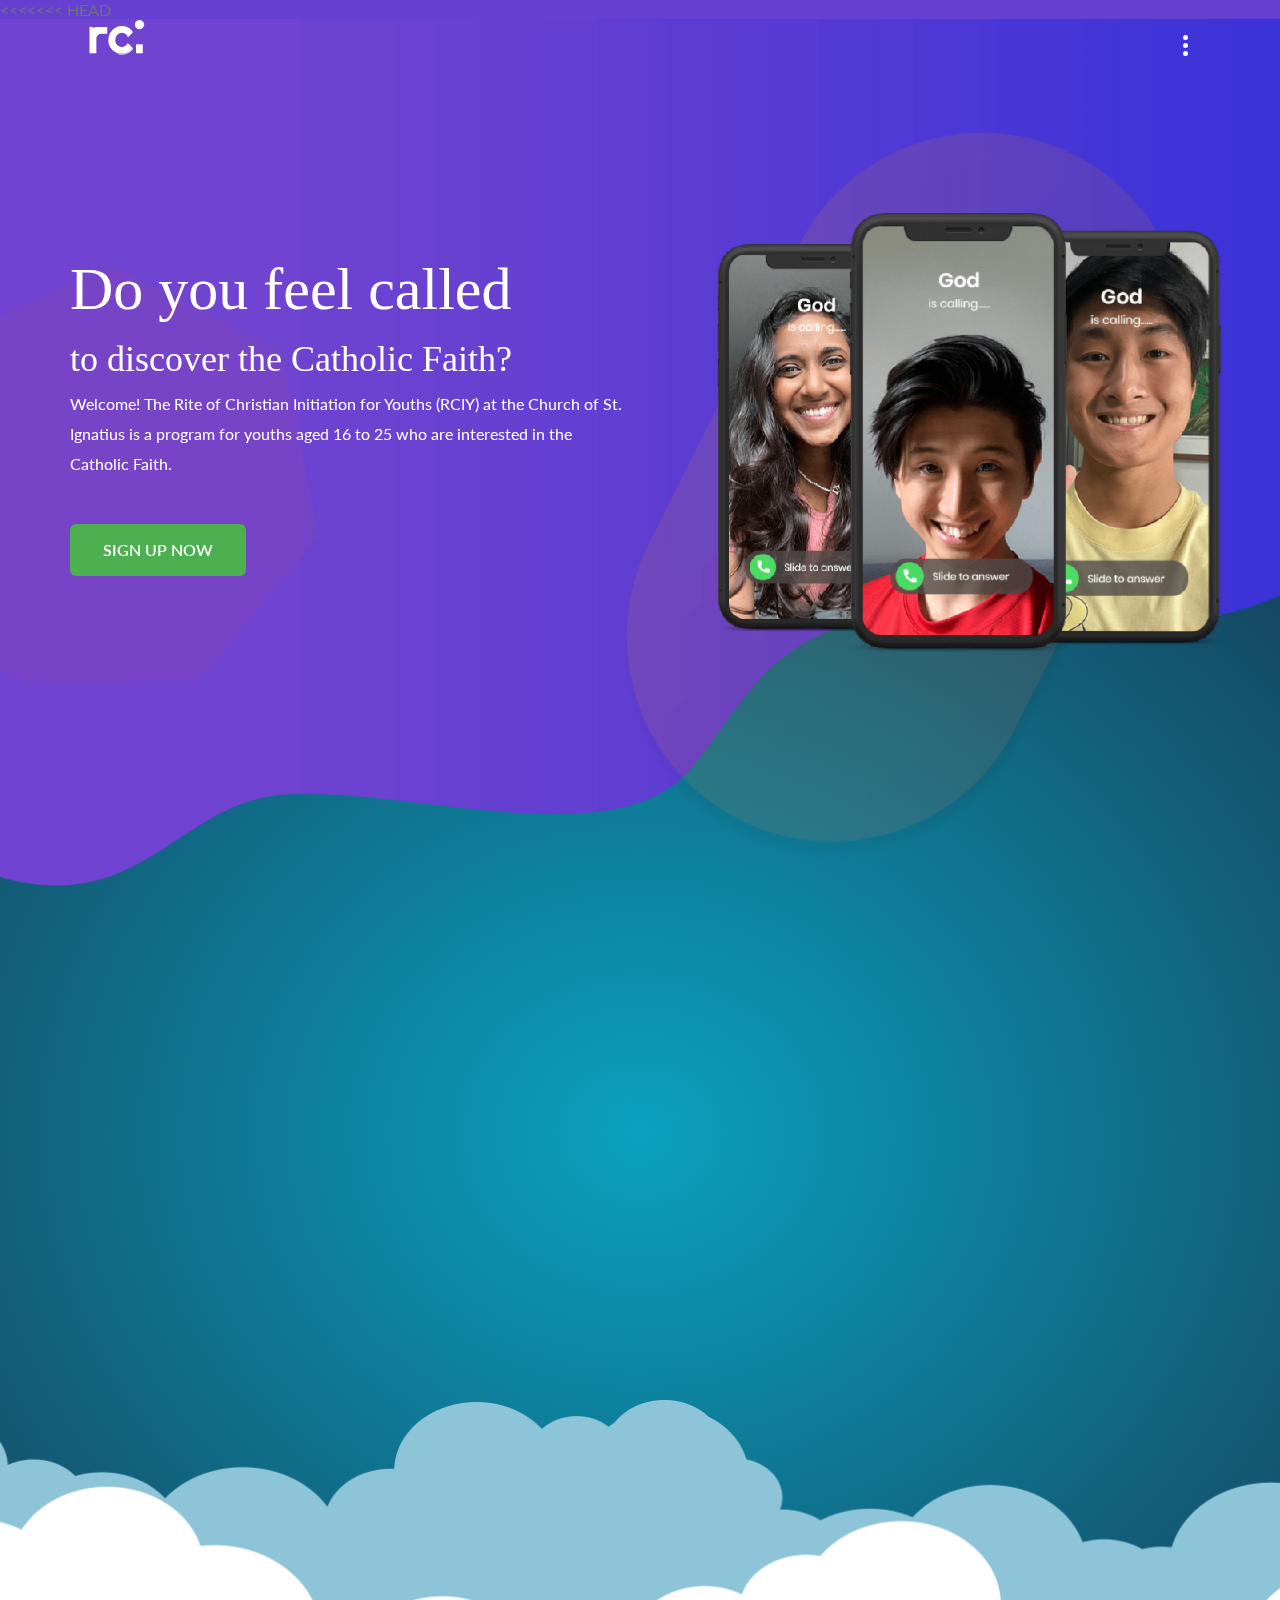
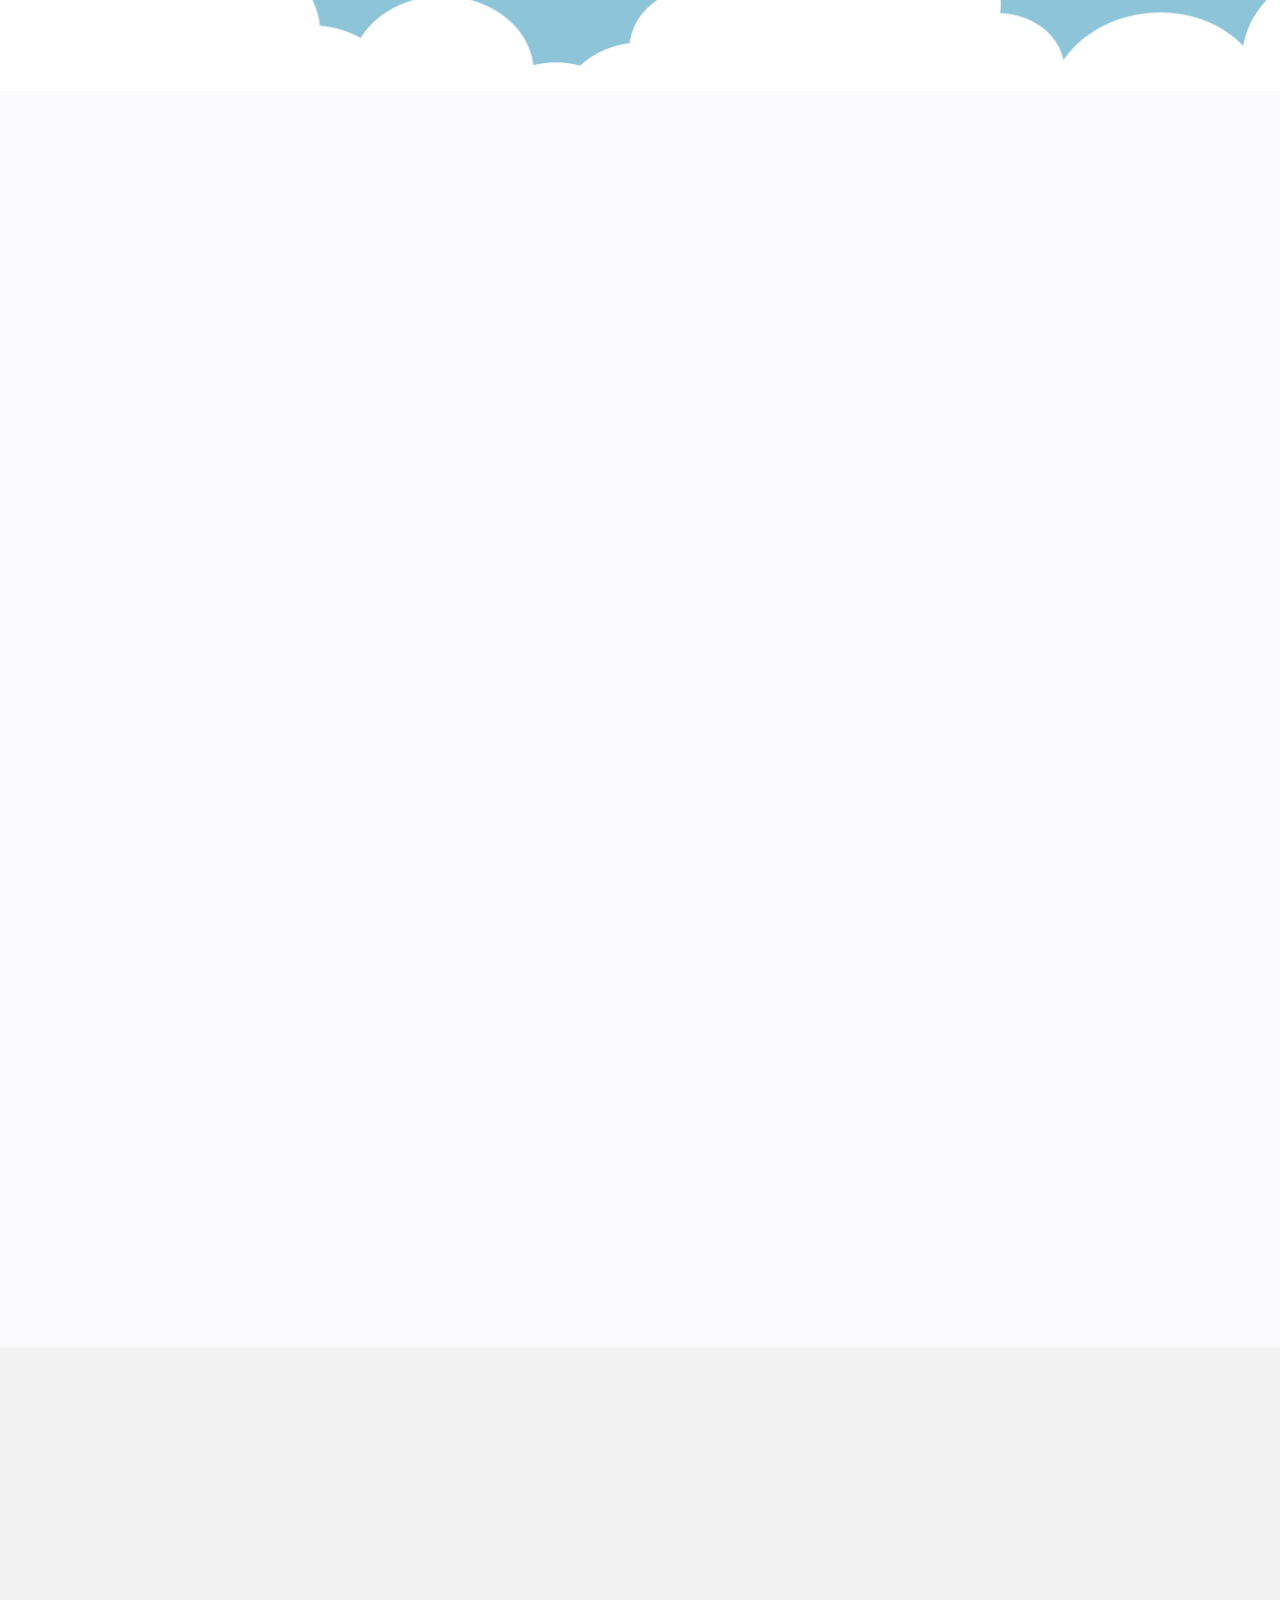
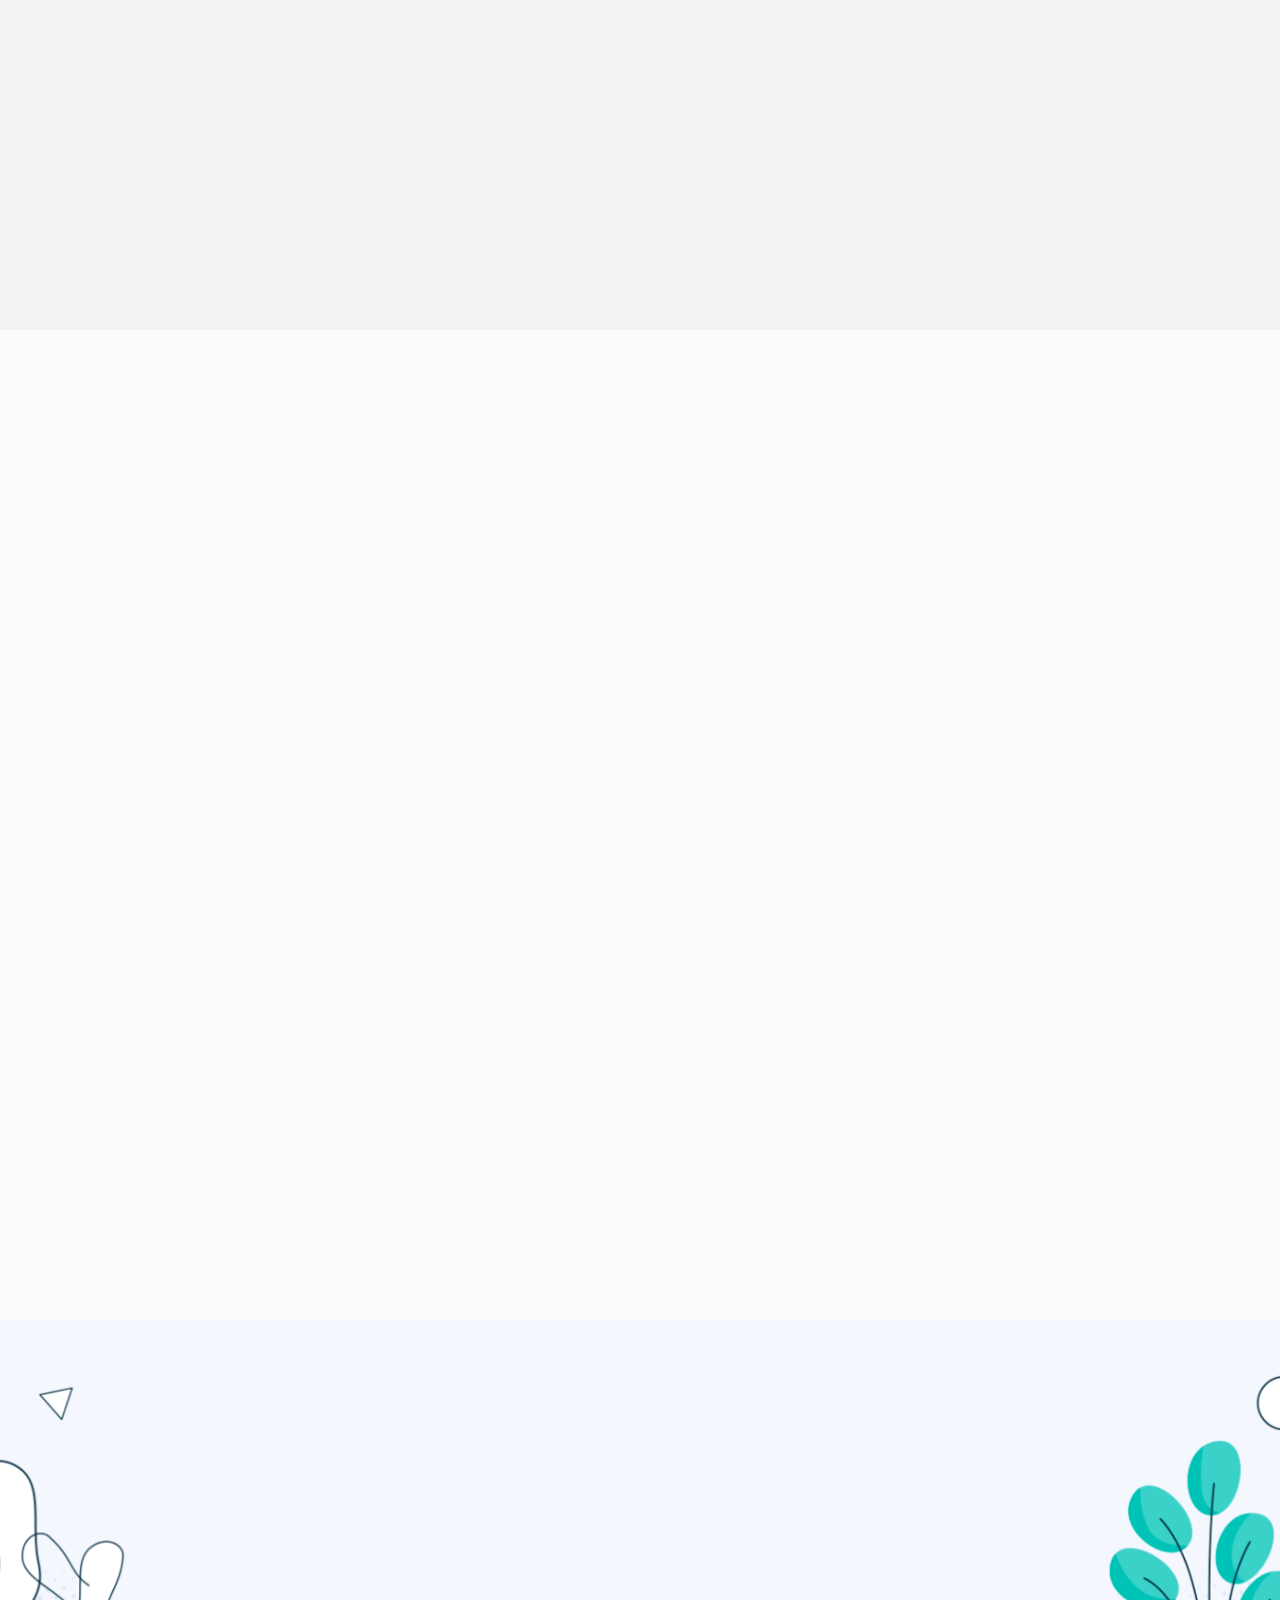
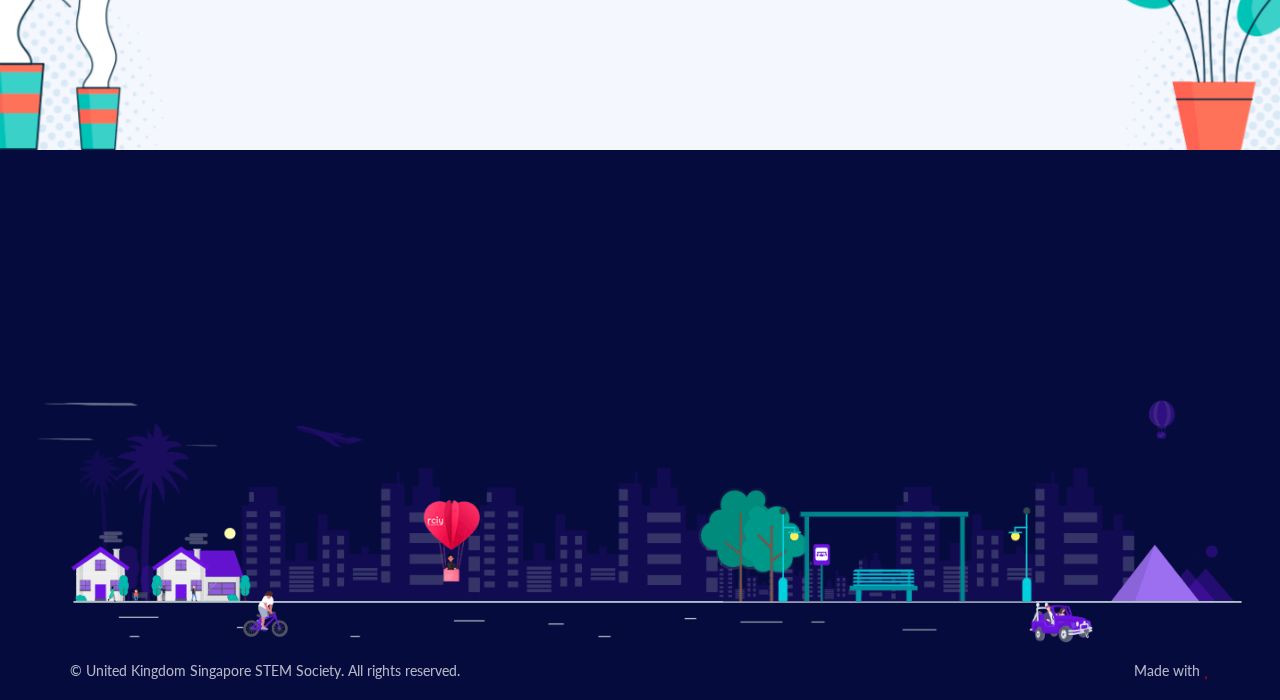
==== commit eb8101d2: "updated sidebar" ====
--- a/main.html
+++ b/main.html
@@ -1,632 +1,633 @@
-
-<!DOCTYPE html>
-<html lang="en">
-
-<head>
-    <meta charset="utf-8">
-    <meta name="viewport" content="width=device-width, initial-scale=1, minimum-scale=1, maximum-scale=1">
-    <meta name="title" content="UKSSS - A community for STEM students from Singapore, in the UK.">
-    <meta name="description" content="Welcome! The United Kingdom Singapore STEM Society (UKSSS) is a vibrant and nurturing community for STEM students from Singapore, in the United Kingdom, to learn and grow together.">
-    <meta property="og:title" content="UKSSS - A community for STEM students from Singapore, in the UK." />
-    <meta property="og:description " content="Welcome! The United Kingdom Singapore STEM Society (UKSSS) is a vibrant and nurturing community for STEM students from Singapore, in the United Kingdom, to learn and grow together." />
-    <meta property="og:image" content="https://UKSSS.com/images/UKSSS_LOGO.jpg" />
-    <link href="css/font-awesome.min.css" rel="stylesheet">
-    <link rel="stylesheet" href="https://use.fontawesome.com/releases/v5.6.3/css/all.css" integrity="sha384-UHRtZLI+pbxtHCWp1t77Bi1L4ZtiqrqD80Kn4Z8NTSRyMA2Fd33n5dQ8lWUE00s/" crossorigin="anonymous">
-    <link href="https://unpkg.com/aos@2.3.1/dist/aos.css" rel="stylesheet">
-    <link href="https://fonts.googleapis.com/css2?family=Poppins:wght@100;200;300;400;500;600;700;800;900&display=swap" rel="stylesheet">
-    <link href="https://fonts.googleapis.com/css2?family=Bad+Script&display=swap" rel="stylesheet">
-    <link rel="stylesheet" href="css/bootstrap.min.css">
-    <link rel="stylesheet" href="css/owl.carousel.min.css">
-    <link rel="stylesheet" href="css/animate.css">
-    <link rel="stylesheet" href="css/style.css">
-    <link rel="stylesheet" href="css/responsive.css">
-    <link rel="stylesheet" href="css/default.css">
-    <link rel="stylesheet" href="css/component.css">
-    <script src="js/modernizr.custom.js"></script>
-    <link rel="icon" href="images/UKSSS_LOGO.jpg" type="image/x-icon">
-    <title>
-        UKSSS - A community for STEM students from Singapore, in the UK.
-    </title>
-</head>
-
-<body>
-    <!--header starts here-->
-    <header>
-        <div class="top-head">
-            <div class="container">
-                <a href="javascript:void(0);">
-                    <figure>
-                        <img src="images/Rciy-Gif.gif" alt="" />
-                    </figure>
-                </a>
-                <a href="javascript:void(0)" class="togglecstm">
-                    <div>
-                        <span class="round"></span>
-                        <span class="round"></span>
-                        <span class="round"></span>
-                    </div>
-                </a>
-                <div class="menu">
-                    <a href="javascript:void(0);" class="cross">
-                        <i class="fas fa-times"></i>
-                    </a>
-                    <ul>
-                        <li>
-                            <a href="#community">
-                                Our community
-                            </a>
-                        </li>
-                        <li>
-                            <a href="#cstsponser">
-                                Become a Mentor
-                            </a>
-                        </li>
-                        <li>
-                            <a href="#faq">
-                                Frequently Asked Questions
-                            </a>
-                        </li>
-                        <li>
-                            <a href="#contact">
-                                Contact Us
-                            </a>
-                        </li>
-                    </ul>
-                </div>
-            </div>
-        </div>
-    </header>
-    <!--header ends here-->
-
-    <!--Banner starts here-->
-    <section class="banner">
-        <div class="container">
-            <div class="row">
-                <div class="col-sm-6 col-xs-12">
-                    <div class="banner-text">
-                        <h3>Do you feel called</h3>
-                        <h4>to discover the Catholic Faith?</h4>
-                        <p>
-                            Welcome! The Rite of Christian Initiation for Youths (RCIY) at the Church of St. Ignatius is a program for youths aged 16 to 25 who are interested in the Catholic Faith.
-                        </p>
-                        <a href="http://tiny.cc/stignatiusrciy" class="cstm-btn">
-                            Sign up now
-                        </a>
-                    </div>
-                </div>
-                <div class="col-sm-6 col-xs-12 pos-img">
-                    <div class="cst-wrap">
-                        <figure class="image1">
-                            <img src="images/Img-left.png" alt="" />
-                        </figure>
-                        <figure class="image2">
-                            <img src="images/Image-center.png" alt="" />
-                        </figure>
-                        <figure class="image3">
-                            <img src="images/Img-right.png" alt="" />
-                        </figure>
-                    </div>
-                </div>
-            </div>
-        </div>
-    </section>
-    <!--Banner ends here-->
-
-    <!--Journey Section starts here-->
-    <section class="journey" id="embark">
-        <div class="container">
-            <div class="head aos-init aos-animate" data-aos="fade-down" data-aos-duration="1500">
-                <h3>Embark on a journey</h3>
-            </div>
-            <div class="row">
-                <div class="col-sm-6 col-xs-12 aos-init aos-animate" data-aos="fade-right" data-aos-duration="1500">
-                    <p>Join us on an adventure to experience God's love and learn about the rich traditions observed by over 1.2 billion Catholics worldwide!
-
-                    </p>
-                </div>
-                <div class="col-sm-6 col-xs-12 aos-init aos-animate" data-aos="fade-left" data-aos-duration="1500">
-                    <p>Since 2006, RCIY has welcomed interested youths from all backgrounds. We aim to provide a safe, fun and engaging space for self-discovery. </p>
-                </div>
-            </div>
-            <div class="journey-image">
-                <lottie-player id="stars13" src="https://assets7.lottiefiles.com/packages/lf20_OuD7Fg.json" background="transparent" speed="1" loop autoplay></lottie-player>
-
-                <lottie-player id="hotballoon" src="https://assets6.lottiefiles.com/packages/lf20_S55Hyz.json" background="transparent" speed="1" loop autoplay></lottie-player>
-
-                <lottie-player id="sparrow" src="https://assets3.lottiefiles.com/packages/lf20_HdZrDz.json" background="transparent" speed="1" style="width: 300px; height: 300px;" loop autoplay></lottie-player>
-
-                <lottie-player id="clouds" src="https://assets3.lottiefiles.com/packages/lf20_cjh2Sn.json" background="transparent" speed="1" loop autoplay></lottie-player>
-
-                <lottie-player id="clouds1" src="https://assets4.lottiefiles.com/packages/lf20_JZVKIl.json" background="transparent" speed="1" loop autoplay></lottie-player>
-
-                <lottie-player id="man" src="https://assets4.lottiefiles.com/packages/lf20_vsM4AY.json" background="transparent" speed="1" style="width: 300px; height: 300px;" loop autoplay></lottie-player>
-
-                <lottie-player id="stars12" src="https://assets7.lottiefiles.com/packages/lf20_OuD7Fg.json" background="transparent" speed="1" loop autoplay></lottie-player>
-
-                <lottie-player id="stars1" src="https://assets7.lottiefiles.com/packages/lf20_OuD7Fg.json" background="transparent" speed="1" loop autoplay></lottie-player>
-            </div>
-        </div>
-    </section>
-
-    <!--Journey Section ends here-->
-
-    <!--community Section starrts here-->
-    <section class="community" id="community">
-
-        <div class="head aos-init aos-animate" data-aos="fade-down" data-aos-duration="1500">
-            <h3>Our community</h3>
-            <p>Joining RCIY also means you will be part of our vibrant community
-                of young people from all walks of life!</p>
-        </div>
-
-        <ul class="grid effect-8 aos-init aos-animate" data-aos="fade-down" data-aos-duration="1500" id="grid">
-            <li class="item content-1">
-                <figure>
-                    <img src="images/IMG_8933.PNG" alt="" />
-                </figure>
-            </li>
-            <li class="item content-2">
-                <figure>
-                    <img src="images/IMG_9275.PNG" alt="" />
-                </figure>
-                <div class="overlay" onclick="location.href='javascript:void(0);';">
-                    <span class="over-show">
-                        <p><span>I'm excited for what lies ahead…</span><br>
-                            Read Jordan's testimony +
-                        </p>
-                    </span>
-                    <span class="over-expand">
-                        <p>Growing up a Protestant, I had many doubts and misconceptions about the Catholic faith. The Easter vigil was a truly beautiful experience and I remember feeling a huge sense of joy after Fr. Jerome baptised me! My journey has just started, and I’m excited for what lies ahead, knowing that God and the Church are always with me.
-                        </p>
-                        <p class="bold">Jordan Chan, Baptized in 2019 </p>
-                    </span>
-
-                </div>
-            </li>
-            <li class="item content-3">
-                <figure>
-                    <img src="images/IMG_9276.PNG" alt="" />
-                </figure>
-            </li>
-            <li class="item content-4">
-                <figure>
-                    <img src="images/IMG_8938.PNG" alt="" />
-                </figure>
-                <div class="overlay" onclick="location.href='javascript:void(0);';">
-                    <span class="over-show">
-                        <p><span>A defining role in deepening my faith…</span><br>
-                            Read Ambrose's testimony +
-
-                        </p>
-                    </span>
-                    <span class="over-expand">
-                        <p>RCIY has played a defining role in the deepening of my faith in my spiritual journey thus far. From my days as an Inquirer, the facilitators and befrienders have always done all they could to enlighten us about the Catholic faith and the significance of its practices.
-                        </p>
-                        <p class="bold">Ambrose Lee Jian Yi, Baptized in 2016 </p>
-                    </span>
-                </div>
-            </li>
-            <li class="item content-5">
-                <figure>
-                    <img src="images/IMG_8939.PNG" alt="" />
-                </figure>
-            </li>
-            <li class="item content-6">
-                <figure>
-                    <img src="images/IMG_8940.PNG" alt="" />
-
-                </figure>
-                <div class="overlay" onclick="location.href='javascript:void(0);';">
-                    <span class="over-show">
-                        <p><span>My home, comfort and safe space…</span><br>
-                            Read Abigail's testimony +
-                        </p>
-                    </span>
-                    <span class="over-expand">
-                        <p>My RCIY journey started off in 2012, I was just 15 years old then when my family encouraged me to join the community to enquire more about the Catholic Faith. The RCIY community continues to be my home, comfort and safe space to grow in faith, proclaim my identity as a child of God and to bring Christ to others.
-
-                        </p>
-                        <p class="bold">Abigail Ng, Baptized in 2013</p>
-                    </span>
-                </div>
-            </li>
-            <li class="item content-7">
-                <figure>
-                    <img src="images/IMG_8941.PNG" alt="" />
-                </figure>
-
-            </li>
-            <li class="item content-8">
-                <figure>
-                    <img src="images/IMG_8943.PNG" alt="" />
-                </figure>
-                <div class="overlay" onclick="location.href='javascript:void(0);';">
-                    <span class="over-show">
-                        <p><span>I am inspired by the inquirers...</span><br>
-                            Read Kai's testimony +
-
-                        </p>
-                    </span>
-                    <span class="over-expand">
-                        <p>I am incredibly thankful that God called me to join RCIY. Seeing other people chase the Faith with such eagerness, inspires me to always work on my relationship with God. As a cradle Catholic, I have so much to learn from our inquirers.
-
-                        </p>
-                        <p class="bold">Kai Kuah, Sponsor 2019/2020</p>
-                    </span>
-                </div>
-            </li>
-            <li class="item content-9">
-                <figure>
-                    <img src="images/IMG_8945.PNG" alt="" />
-                </figure>
-
-            </li>
-            <li class="item content-10">
-                <figure>
-                    <img src="images/IMG_8946.PNG" alt="" />
-                </figure>
-                <div class="overlay" onclick="location.href='javascript:void(0);';">
-                    <span class="over-show">
-                        <p><span>I have learned to treasure my Faith...</span><br>
-                            Read Dillon's testimony +
-                        </p>
-                    </span>
-                    <span class="over-expand">
-                        <p>Joining RCIY as a sponsor was serendipitous for me. I joined initially to support a friend who was interested in the Catholic Faith but I never expected to have learned this much about my own religion. Through the past cycle, I have learned to treasure the fundamentals of my Faith and see the true meaning in what we practice as Catholics.
-
-                        </p>
-                        <p class="bold">Dillon Lim, Sponsor 2019/2020 </p>
-                    </span>
-
-                </div>
-            </li>
-        </ul>
-
-    </section>
-
-    <!--sponser section starts here-->
-    <section class="sponser" id="cstsponser">
-        <div class="container">
-            <div class="head aos-init aos-animate" data-aos="fade-down" data-aos-duration="1500">
-                <h3>Become a Mentor</h3>
-                <p>Are you a Singaporean in STEM who previously studied in the UK?</p>
-                <a href="https://forms.gle/">
-                    Register as a Mentor today!
-                </a>
-            </div>
-            <ul class="aos-init aos-animate" data-aos="fade-down" data-aos-duration="1500">
-                <li>
-                    <figure>
-                        <img src="images/Communion.gif" alt="" />
-                    </figure>
-                    <p>Potential Mentors must be etc etc</p>
-                </li>
-                <li>
-                    <figure>
-                        <img src="images/Bro-Gif.gif" alt="" />
-                    </figure>
-                    <p>Enjoy reaching out to young people</p>
-                </li>
-                <li>
-                    <figure>
-                        <img src="images/Watch-Gif.gif" alt="" />
-                    </figure>
-                    <p>Committed to attending monthly sessions</p>
-                </li>
-                <li>
-                    <figure>
-                        <img src="images/Women-Gif.gif" alt="" />
-                    </figure>
-                    <p>Preferably between etc years of age</p>
-                </li>
-            </ul>
-        </div>
-    </section>
-    <!--sponser section ends here-->
-
-    <!--FAQ section starts here-->
-    <section class="cst-faq" id="faq">
-        <div class="container">
-            <div class="head aos-init aos-animate" data-aos="fade-down" data-aos-duration="1500">
-                <h3>Frequently Asked Questions</h3>
-            </div>
-            <!--Accordian Section starts here-->
-            <div class="panel-group aos-init aos-animate" data-aos="fade-down" data-aos-duration="1500" id="accordion" role="tablist" aria-multiselectable="true">
-
-                <div class="panel panel-default">
-                    <div class="panel-heading" role="tab" id="headingOne">
-                        <h4 class="panel-title">
-                            <a role="button" data-toggle="collapse" data-parent="#accordion" href="#collapseOne" aria-expanded="" aria-controls="collapseOne">
-                                <i class="more-less glyphicon glyphicon-plus"></i>
-                                What can I get out of joining UKSSS?
-                            </a>
-                        </h4>
-                    </div>
-                    <div id="collapseOne" class="panel-collapse collapse" role="tabpanel" aria-labelledby="headingOne">
-                        <div class="panel-body">
-                            <p>A Community of like-minded individuals, Mentorship Opportunities & Career Opportunities!</p>
-                        </div>
-                    </div>
-                </div>
-
-                <div class="panel panel-default">
-                    <div class="panel-heading" role="tab" id="headingTwo">
-                        <h4 class="panel-title">
-                            <a class="collapsed" role="button" data-toggle="collapse" data-parent="#accordion" href="#collapseTwo" aria-expanded="false" aria-controls="collapseTwo">
-                                <i class="more-less glyphicon glyphicon-plus"></i>
-                                When does the new cycle begin and what is the commitment like?
-                            </a>
-                        </h4>
-                    </div>
-                    <div id="collapseTwo" class="panel-collapse collapse" role="tabpanel" aria-labelledby="headingTwo">
-                        <div class="panel-body">
-
-                            <p>The new cycle for 2022 begins with an introductory Welcome Tea session on Saturday, 9th July. You may sign up on our site or contact us at rciy.ignatius@gmail.com for more details.</p>
-
-                            <p>Thereafter, sessions are held weekly until April 2023. There will be a few breaks in between for holidays etc.</p>
-
-                            <p>While RCIY sessions are not compulsory and the choice to attend them will always be your decision, we do encourage you to make the best of your own journey.</p>
-
-                        </div>
-                    </div>
-                </div>
-
-                <div class="panel panel-default">
-                    <div class="panel-heading" role="tab" id="headingThree">
-                        <h4 class="panel-title">
-                            <a class="collapsed" role="button" data-toggle="collapse" data-parent="#accordion" href="#collapseThree" aria-expanded="false" aria-controls="collapseThree">
-                                <i class="more-less glyphicon glyphicon-plus"></i>
-                                When and where are these sessions held?
-                            </a>
-                        </h4>
-                    </div>
-                    <div id="collapseThree" class="panel-collapse collapse" role="tabpanel" aria-labelledby="headingThree">
-                        <div class="panel-body">
-                            <p>Weekly sessions will be held between 1:30pm to 3:30pm every Saturday at the Church of St. Ignatius located at 120 King's Road. </p>
-                        </div>
-                    </div>
-                </div>
-
-                <div class="panel panel-default">
-                    <div class="panel-heading" role="tab" id="headingThree">
-                        <h4 class="panel-title">
-                            <a class="collapsed" role="button" data-toggle="collapse" data-parent="#accordion" href="#collapsefour" aria-expanded="false" aria-controls="collapsefour">
-                                <i class="more-less glyphicon glyphicon-plus"></i>
-                                Must I get baptized at the end?
-                            </a>
-                        </h4>
-                    </div>
-                    <div id="collapsefour" class="panel-collapse collapse" role="tabpanel" aria-labelledby="headingfour">
-                        <div class="panel-body">
-                            <p>No, the decision to get baptized is a deeply personal choice and you should make this decision carefully. The Church and RCIY team will always respect you and your decision at every step. </p>
-                            <p>If you are below 21 and wish to get baptized at the end of the journey, you will be required to obtain parental consent to proceed. </p>
-                        </div>
-                    </div>
-                </div>
-
-                <div class="panel panel-default">
-                    <div class="panel-heading" role="tab" id="headingfive">
-                        <h4 class="panel-title">
-                            <a class="collapsed" role="button" data-toggle="collapse" data-parent="#accordion" href="#collapsefive" aria-expanded="false" aria-controls="collapsefive">
-                                <i class="more-less glyphicon glyphicon-plus"></i>
-                                Do I have to pay to attend RCIY?
-                            </a>
-                        </h4>
-                    </div>
-                    <div id="collapsefive" class="panel-collapse collapse" role="tabpanel" aria-labelledby="headingfive">
-                        <div class="panel-body">
-                            <p>No, RCIY is free to attend. Additional activities such as retreats are also heavily subsidized and the RCIY team aims to ensure that cost is never an issue for our youths. </p>
-                        </div>
-                    </div>
-                </div>
-
-                <div class="panel panel-default">
-                    <div class="panel-heading" role="tab" id="headingsix">
-                        <h4 class="panel-title">
-                            <a class="collapsed" role="button" data-toggle="collapse" data-parent="#accordion" href="#collapsesix" aria-expanded="false" aria-controls="collapsesix">
-                                <i class="more-less glyphicon glyphicon-plus"></i>
-                                What is a sponsor?
-                            </a>
-                        </h4>
-                    </div>
-                    <div id="collapsesix" class="panel-collapse collapse" role="tabpanel" aria-labelledby="headingsix">
-                        <div class="panel-body">
-                            <p>A sponsor is a baptized Catholic who will be your spiritual companion during your journey. He/She is someone who will look out for you and be a friend to you.</p>
-                        </div>
-                    </div>
-                </div>
-
-                <div class="panel panel-default">
-                    <div class="panel-heading" role="tab" id="headingseven">
-                        <h4 class="panel-title">
-                            <a class="collapsed" role="button" data-toggle="collapse" data-parent="#accordion" href="#collapseseven" aria-expanded="false" aria-controls="collapseseven">
-                                <i class="more-less glyphicon glyphicon-plus"></i>
-                                Do I need to come with a sponsor?
-                            </a>
-                        </h4>
-                    </div>
-                    <div id="collapseseven" class="panel-collapse collapse" role="tabpanel" aria-labelledby="headingseven">
-                        <div class="panel-body">
-                            <p>Not to worry! If you do not have someone (e.g. a Catholic friend) who has agreed to be your sponsor, we will pair you with someone awesome from our team </p>
-                        </div>
-                    </div>
-                </div>
-
-                <div class="panel panel-default">
-                    <div class="panel-heading" role="tab" id="headingeigth">
-                        <h4 class="panel-title">
-                            <a class="collapsed" role="button" data-toggle="collapse" data-parent="#accordion" href="#collapseeigth" aria-expanded="false" aria-controls="collapseeigth">
-                                <i class="more-less glyphicon glyphicon-plus"></i>
-                                Will I have to be baptized again if I have been baptized previously
-                                through another Christian denomination?
-                            </a>
-                        </h4>
-                    </div>
-                    <div id="collapseeigth" class="panel-collapse collapse" role="tabpanel" aria-labelledby="headingeigth">
-                        <div class="panel-body">
-                            <p>The Catholic Church recognizes the validity of baptisms from most Christian traditions. As such, you will not need to be baptized again. Instead, you will be received into the Church at Easter and also receive the Sacraments of Confirmation and the Eucharist concurrently. </p>
-                        </div>
-                    </div>
-                </div>
-
-                <div class="panel panel-default">
-                    <div class="panel-heading" role="tab" id="headingnine">
-                        <h4 class="panel-title">
-                            <a class="collapsed" role="button" data-toggle="collapse" data-parent="#accordion" href="#collapsenine" aria-expanded="false" aria-controls="collapsenine">
-                                <i class="more-less glyphicon glyphicon-plus"></i>
-                                Can I join RCIY after the cycle has started?
-                            </a>
-                        </h4>
-                    </div>
-                    <div id="collapsenine" class="panel-collapse collapse" role="tabpanel" aria-labelledby="headingnine">
-                        <div class="panel-body">
-                            <p>You may still join us at any time prior to the end of the pre-catechumenate period – this is usually before the end of the year. We will try to be as flexible as possible and encourage you to get in touch with us to see how we can help. </p>
-                        </div>
-                    </div>
-                </div>
-            </div>
-        </div>
-    </section>
-    <!--FAQ section ends here-->
-
-    <!--contact us section starts here-->
-    <section class="cst-contact" id="contact">
-        <div class="container">
-            <div class="head aos-init aos-animate" data-aos="fade-down" data-aos-duration="1500">
-                <h3>Contact Us</h3>
-                <p>Interested to find out more?</p>
-                <p>Sign up today and we'll be in touch soon</p>
-            </div>
-            <div class="btn-wrap aos-init aos-animate" data-aos="fade-down" data-aos-duration="1500">
-                <a href="http://tiny.cc/" class="cstm-btn">
-                    Sign Up Now
-                </a>
-            </div>
-        </div>
-    </section>
-    <!--contact us section ends here-->
-
-    <footer>
-        <div class="foot">
-            <div class="container aos-init aos-animate" data-aos="fade-down" data-aos-duration="1500">
-                <a href="javascript:void(0);" class="footlogo">
-                    <figure>
-                        <img src="images/Rciy-Gif.gif" alt="">
-                    </figure>
-                </a>
-                <div class="row">
-                    <div class="col-sm-4">
-
-                        <ul class="tele">
-                            <li>
-                                <a href="tel:82283419">
-                                    <span><i class="fas fa-phone"></i></span>
-                                    Person1 12345678 / Person2 12345678
-                                </a>
-                            </li>
-                            <li>
-                                <a href="mailto:uksgstem.1@gmail.com">
-                                    <span>
-                                        <i class="fas fa-envelope"></i>
-                                    </span>
-                                    uksgstem.1@gmail.com
-                                </a>
-                            </li>
-                        </ul>
-                    </div>
-
-                    <div class="col-sm-4">
-                        <ul class="address">
-                            <li>
-                                <a href="javascript:void(0);">
-                                    <span><i class="fas fa-map-marker-alt"></i></span>
-                                    United Kingdom Singapore STEM Society<br>
-                                    United Kingdom, United Kingdom
-                                </a>
-                            </li>
-                        </ul>
-                    </div>
-
-                    <div class="col-sm-offset-1 col-sm-3">
-                        <h3>Follow us</h3>
-                        <ul class="icons">
-                            <li>
-                                <a href="https://facebook.com/uksgstemsoc/">
-                                    <i class="fab fa-facebook-f"></i>
-                                </a>
-                            </li>
-                            <li>
-                                <a href=" https://instagram.com/uksgstemsoc">
-                                    <i class="fab fa-instagram"></i>
-                                </a>
-                            </li>
-                        </ul>
-                    </div>
-
-                </div>
-            </div>
-            <figure>
-                <img src="images/banner-footer.png" alt="" />
-            </figure>
-            <div class="container">
-                <div class="copy">
-                    <p>© United Kingdom Singapore STEM Society. All rights reserved.</p>
-                    <p>Made with <i class="fas fa-heart"></i></p>
-                </div>
-            </div>
-        </div>
-    </footer>
-    <script src="js/jquery.min.js"></script>
-    <script src="js/bootstrap.min.js"></script>
-    <script src="js/owl.carousel.min.js"></script>
-    <script src="animation-lottie/lottie.js"></script>
-    <script src="https://unpkg.com/aos@2.3.1/dist/aos.js"></script>
-    <script src="https://unpkg.com/@lottiefiles/lottie-player@latest/dist/lottie-player.js"></script>
-    <script src="js/morphext.min.js"></script>
-    <script src="js/bootstrap-tabcollapse.js"></script>
-    <script src="js/masonry.pkgd.min.js"></script>
-    <script src="js/imagesloaded.js"></script>
-    <script src="js/classie.js"></script>
-    <script src="js/AnimOnScroll.js"></script>
-
-    <script>
-        function toggleIcon(e) {
-            $(e.target)
-                .prev('.panel-heading')
-                .find(".more-less")
-                .toggleClass('glyphicon-plus glyphicon-minus');
-        }
-        $('.panel-group').on('hidden.bs.collapse', toggleIcon);
-        $('.panel-group').on('shown.bs.collapse', toggleIcon);
-
-    </script>
-    <script>
-        AOS.init();
-
-    </script>
-    <script>
-        $("a.togglecstm").click(function() {
-            $(".menu").addClass("show-menu");
-            $("body").addClass("overlay");
-        });
-        $("a.cross").click(function() {
-            $(".menu").removeClass("show-menu");
-            $("body").removeClass("overlay");
-        });
-        $(".menu ul li a").click(function() {
-            $("body").removeClass("overlay");
-            $(".menu").removeClass("show-menu");
-        });
-
-    </script>
-    <script>
-        new AnimOnScroll(document.getElementById('grid'), {
-            minDuration: 0.4,
-            maxDuration: 0.6,
-            viewportFactor: 0.2
-        });
-
-    </script>
-</body>
-
-</html>
+<<<<<<< HEAD
+
+<!DOCTYPE html>
+<html lang="en">
+
+<head>
+    <meta charset="utf-8">
+    <meta name="viewport" content="width=device-width, initial-scale=1, minimum-scale=1, maximum-scale=1">
+    <meta name="title" content="UKSSS - A community for STEM students from Singapore, in the UK.">
+    <meta name="description" content="Welcome! The United Kingdom Singapore STEM Society (UKSSS) is a vibrant and nurturing community for STEM students from Singapore, in the United Kingdom, to learn and grow together.">
+    <meta property="og:title" content="UKSSS - A community for STEM students from Singapore, in the UK." />
+    <meta property="og:description " content="Welcome! The United Kingdom Singapore STEM Society (UKSSS) is a vibrant and nurturing community for STEM students from Singapore, in the United Kingdom, to learn and grow together." />
+    <meta property="og:image" content="https://UKSSS.com/images/UKSSS_LOGO.jpg" />
+    <link href="css/font-awesome.min.css" rel="stylesheet">
+    <link rel="stylesheet" href="https://use.fontawesome.com/releases/v5.6.3/css/all.css" integrity="sha384-UHRtZLI+pbxtHCWp1t77Bi1L4ZtiqrqD80Kn4Z8NTSRyMA2Fd33n5dQ8lWUE00s/" crossorigin="anonymous">
+    <link href="https://unpkg.com/aos@2.3.1/dist/aos.css" rel="stylesheet">
+    <link href="https://fonts.googleapis.com/css2?family=Poppins:wght@100;200;300;400;500;600;700;800;900&display=swap" rel="stylesheet">
+    <link href="https://fonts.googleapis.com/css2?family=Bad+Script&display=swap" rel="stylesheet">
+    <link rel="stylesheet" href="css/bootstrap.min.css">
+    <link rel="stylesheet" href="css/owl.carousel.min.css">
+    <link rel="stylesheet" href="css/animate.css">
+    <link rel="stylesheet" href="css/style.css">
+    <link rel="stylesheet" href="css/responsive.css">
+    <link rel="stylesheet" href="css/default.css">
+    <link rel="stylesheet" href="css/component.css">
+    <script src="js/modernizr.custom.js"></script>
+    <link rel="icon" href="images/UKSSS_LOGO.jpg" type="image/x-icon">
+    <title>
+        UKSSS - A community for STEM students from Singapore, in the UK.
+    </title>
+</head>
+
+<body>
+    <!--header starts here-->
+    <header>
+        <div class="top-head">
+            <div class="container">
+                <a href="javascript:void(0);">
+                    <figure>
+                        <img src="images/Rciy-Gif.gif" alt="" />
+                    </figure>
+                </a>
+                <a href="javascript:void(0)" class="togglecstm">
+                    <div>
+                        <span class="round"></span>
+                        <span class="round"></span>
+                        <span class="round"></span>
+                    </div>
+                </a>
+                <div class="menu">
+                    <a href="javascript:void(0);" class="cross">
+                        <i class="fas fa-times"></i>
+                    </a>
+                    <ul>
+                        <li>
+                            <a href="#community">
+                                Our community
+                            </a>
+                        </li>
+                        <li>
+                            <a href="#cstsponser">
+                                Become a Mentor
+                            </a>
+                        </li>
+                        <li>
+                            <a href="#faq">
+                                Frequently Asked Questions
+                            </a>
+                        </li>
+                        <li>
+                            <a href="#contact">
+                                Contact Us
+                            </a>
+                        </li>
+                    </ul>
+                </div>
+            </div>
+        </div>
+    </header>
+    <!--header ends here-->
+
+    <!--Banner starts here-->
+    <section class="banner">
+        <div class="container">
+            <div class="row">
+                <div class="col-sm-6 col-xs-12">
+                    <div class="banner-text">
+                        <h3>Do you feel called</h3>
+                        <h4>to discover the Catholic Faith?</h4>
+                        <p>
+                            Welcome! The Rite of Christian Initiation for Youths (RCIY) at the Church of St. Ignatius is a program for youths aged 16 to 25 who are interested in the Catholic Faith.
+                        </p>
+                        <a href="http://tiny.cc/stignatiusrciy" class="cstm-btn">
+                            Sign up now
+                        </a>
+                    </div>
+                </div>
+                <div class="col-sm-6 col-xs-12 pos-img">
+                    <div class="cst-wrap">
+                        <figure class="image1">
+                            <img src="images/Img-left.png" alt="" />
+                        </figure>
+                        <figure class="image2">
+                            <img src="images/Image-center.png" alt="" />
+                        </figure>
+                        <figure class="image3">
+                            <img src="images/Img-right.png" alt="" />
+                        </figure>
+                    </div>
+                </div>
+            </div>
+        </div>
+    </section>
+    <!--Banner ends here-->
+
+    <!--Journey Section starts here-->
+    <section class="journey" id="embark">
+        <div class="container">
+            <div class="head aos-init aos-animate" data-aos="fade-down" data-aos-duration="1500">
+                <h3>Embark on a journey</h3>
+            </div>
+            <div class="row">
+                <div class="col-sm-6 col-xs-12 aos-init aos-animate" data-aos="fade-right" data-aos-duration="1500">
+                    <p>Join us on an adventure to experience God's love and learn about the rich traditions observed by over 1.2 billion Catholics worldwide!
+
+                    </p>
+                </div>
+                <div class="col-sm-6 col-xs-12 aos-init aos-animate" data-aos="fade-left" data-aos-duration="1500">
+                    <p>Since 2006, RCIY has welcomed interested youths from all backgrounds. We aim to provide a safe, fun and engaging space for self-discovery. </p>
+                </div>
+            </div>
+            <div class="journey-image">
+                <lottie-player id="stars13" src="https://assets7.lottiefiles.com/packages/lf20_OuD7Fg.json" background="transparent" speed="1" loop autoplay></lottie-player>
+
+                <lottie-player id="hotballoon" src="https://assets6.lottiefiles.com/packages/lf20_S55Hyz.json" background="transparent" speed="1" loop autoplay></lottie-player>
+
+                <lottie-player id="sparrow" src="https://assets3.lottiefiles.com/packages/lf20_HdZrDz.json" background="transparent" speed="1" style="width: 300px; height: 300px;" loop autoplay></lottie-player>
+
+                <lottie-player id="clouds" src="https://assets3.lottiefiles.com/packages/lf20_cjh2Sn.json" background="transparent" speed="1" loop autoplay></lottie-player>
+
+                <lottie-player id="clouds1" src="https://assets4.lottiefiles.com/packages/lf20_JZVKIl.json" background="transparent" speed="1" loop autoplay></lottie-player>
+
+                <lottie-player id="man" src="https://assets4.lottiefiles.com/packages/lf20_vsM4AY.json" background="transparent" speed="1" style="width: 300px; height: 300px;" loop autoplay></lottie-player>
+
+                <lottie-player id="stars12" src="https://assets7.lottiefiles.com/packages/lf20_OuD7Fg.json" background="transparent" speed="1" loop autoplay></lottie-player>
+
+                <lottie-player id="stars1" src="https://assets7.lottiefiles.com/packages/lf20_OuD7Fg.json" background="transparent" speed="1" loop autoplay></lottie-player>
+            </div>
+        </div>
+    </section>
+
+    <!--Journey Section ends here-->
+
+    <!--community Section starrts here-->
+    <section class="community" id="community">
+
+        <div class="head aos-init aos-animate" data-aos="fade-down" data-aos-duration="1500">
+            <h3>Our community</h3>
+            <p>Joining RCIY also means you will be part of our vibrant community
+                of young people from all walks of life!</p>
+        </div>
+
+        <ul class="grid effect-8 aos-init aos-animate" data-aos="fade-down" data-aos-duration="1500" id="grid">
+            <li class="item content-1">
+                <figure>
+                    <img src="images/IMG_8933.PNG" alt="" />
+                </figure>
+            </li>
+            <li class="item content-2">
+                <figure>
+                    <img src="images/IMG_9275.PNG" alt="" />
+                </figure>
+                <div class="overlay" onclick="location.href='javascript:void(0);';">
+                    <span class="over-show">
+                        <p><span>I'm excited for what lies ahead…</span><br>
+                            Read Jordan's testimony +
+                        </p>
+                    </span>
+                    <span class="over-expand">
+                        <p>Growing up a Protestant, I had many doubts and misconceptions about the Catholic faith. The Easter vigil was a truly beautiful experience and I remember feeling a huge sense of joy after Fr. Jerome baptised me! My journey has just started, and I’m excited for what lies ahead, knowing that God and the Church are always with me.
+                        </p>
+                        <p class="bold">Jordan Chan, Baptized in 2019 </p>
+                    </span>
+
+                </div>
+            </li>
+            <li class="item content-3">
+                <figure>
+                    <img src="images/IMG_9276.PNG" alt="" />
+                </figure>
+            </li>
+            <li class="item content-4">
+                <figure>
+                    <img src="images/IMG_8938.PNG" alt="" />
+                </figure>
+                <div class="overlay" onclick="location.href='javascript:void(0);';">
+                    <span class="over-show">
+                        <p><span>A defining role in deepening my faith…</span><br>
+                            Read Ambrose's testimony +
+
+                        </p>
+                    </span>
+                    <span class="over-expand">
+                        <p>RCIY has played a defining role in the deepening of my faith in my spiritual journey thus far. From my days as an Inquirer, the facilitators and befrienders have always done all they could to enlighten us about the Catholic faith and the significance of its practices.
+                        </p>
+                        <p class="bold">Ambrose Lee Jian Yi, Baptized in 2016 </p>
+                    </span>
+                </div>
+            </li>
+            <li class="item content-5">
+                <figure>
+                    <img src="images/IMG_8939.PNG" alt="" />
+                </figure>
+            </li>
+            <li class="item content-6">
+                <figure>
+                    <img src="images/IMG_8940.PNG" alt="" />
+
+                </figure>
+                <div class="overlay" onclick="location.href='javascript:void(0);';">
+                    <span class="over-show">
+                        <p><span>My home, comfort and safe space…</span><br>
+                            Read Abigail's testimony +
+                        </p>
+                    </span>
+                    <span class="over-expand">
+                        <p>My RCIY journey started off in 2012, I was just 15 years old then when my family encouraged me to join the community to enquire more about the Catholic Faith. The RCIY community continues to be my home, comfort and safe space to grow in faith, proclaim my identity as a child of God and to bring Christ to others.
+
+                        </p>
+                        <p class="bold">Abigail Ng, Baptized in 2013</p>
+                    </span>
+                </div>
+            </li>
+            <li class="item content-7">
+                <figure>
+                    <img src="images/IMG_8941.PNG" alt="" />
+                </figure>
+
+            </li>
+            <li class="item content-8">
+                <figure>
+                    <img src="images/IMG_8943.PNG" alt="" />
+                </figure>
+                <div class="overlay" onclick="location.href='javascript:void(0);';">
+                    <span class="over-show">
+                        <p><span>I am inspired by the inquirers...</span><br>
+                            Read Kai's testimony +
+
+                        </p>
+                    </span>
+                    <span class="over-expand">
+                        <p>I am incredibly thankful that God called me to join RCIY. Seeing other people chase the Faith with such eagerness, inspires me to always work on my relationship with God. As a cradle Catholic, I have so much to learn from our inquirers.
+
+                        </p>
+                        <p class="bold">Kai Kuah, Sponsor 2019/2020</p>
+                    </span>
+                </div>
+            </li>
+            <li class="item content-9">
+                <figure>
+                    <img src="images/IMG_8945.PNG" alt="" />
+                </figure>
+
+            </li>
+            <li class="item content-10">
+                <figure>
+                    <img src="images/IMG_8946.PNG" alt="" />
+                </figure>
+                <div class="overlay" onclick="location.href='javascript:void(0);';">
+                    <span class="over-show">
+                        <p><span>I have learned to treasure my Faith...</span><br>
+                            Read Dillon's testimony +
+                        </p>
+                    </span>
+                    <span class="over-expand">
+                        <p>Joining RCIY as a sponsor was serendipitous for me. I joined initially to support a friend who was interested in the Catholic Faith but I never expected to have learned this much about my own religion. Through the past cycle, I have learned to treasure the fundamentals of my Faith and see the true meaning in what we practice as Catholics.
+
+                        </p>
+                        <p class="bold">Dillon Lim, Sponsor 2019/2020 </p>
+                    </span>
+
+                </div>
+            </li>
+        </ul>
+
+    </section>
+
+    <!--sponser section starts here-->
+    <section class="sponser" id="cstsponser">
+        <div class="container">
+            <div class="head aos-init aos-animate" data-aos="fade-down" data-aos-duration="1500">
+                <h3>Become a Mentor</h3>
+                <p>Are you a Singaporean in STEM who previously studied in the UK?</p>
+                <a href="https://forms.gle/">
+                    Register as a Mentor today!
+                </a>
+            </div>
+            <ul class="aos-init aos-animate" data-aos="fade-down" data-aos-duration="1500">
+                <li>
+                    <figure>
+                        <img src="images/Communion.gif" alt="" />
+                    </figure>
+                    <p>Potential Mentors must be etc etc</p>
+                </li>
+                <li>
+                    <figure>
+                        <img src="images/Bro-Gif.gif" alt="" />
+                    </figure>
+                    <p>Enjoy reaching out to young people</p>
+                </li>
+                <li>
+                    <figure>
+                        <img src="images/Watch-Gif.gif" alt="" />
+                    </figure>
+                    <p>Committed to attending monthly sessions</p>
+                </li>
+                <li>
+                    <figure>
+                        <img src="images/Women-Gif.gif" alt="" />
+                    </figure>
+                    <p>Preferably between etc years of age</p>
+                </li>
+            </ul>
+        </div>
+    </section>
+    <!--sponser section ends here-->
+
+    <!--FAQ section starts here-->
+    <section class="cst-faq" id="faq">
+        <div class="container">
+            <div class="head aos-init aos-animate" data-aos="fade-down" data-aos-duration="1500">
+                <h3>Frequently Asked Questions</h3>
+            </div>
+            <!--Accordian Section starts here-->
+            <div class="panel-group aos-init aos-animate" data-aos="fade-down" data-aos-duration="1500" id="accordion" role="tablist" aria-multiselectable="true">
+
+                <div class="panel panel-default">
+                    <div class="panel-heading" role="tab" id="headingOne">
+                        <h4 class="panel-title">
+                            <a role="button" data-toggle="collapse" data-parent="#accordion" href="#collapseOne" aria-expanded="" aria-controls="collapseOne">
+                                <i class="more-less glyphicon glyphicon-plus"></i>
+                                What can I get out of joining UKSSS?
+                            </a>
+                        </h4>
+                    </div>
+                    <div id="collapseOne" class="panel-collapse collapse" role="tabpanel" aria-labelledby="headingOne">
+                        <div class="panel-body">
+                            <p>A Community of like-minded individuals, Mentorship Opportunities & Career Opportunities!</p>
+                        </div>
+                    </div>
+                </div>
+
+                <div class="panel panel-default">
+                    <div class="panel-heading" role="tab" id="headingTwo">
+                        <h4 class="panel-title">
+                            <a class="collapsed" role="button" data-toggle="collapse" data-parent="#accordion" href="#collapseTwo" aria-expanded="false" aria-controls="collapseTwo">
+                                <i class="more-less glyphicon glyphicon-plus"></i>
+                                When does the new cycle begin and what is the commitment like?
+                            </a>
+                        </h4>
+                    </div>
+                    <div id="collapseTwo" class="panel-collapse collapse" role="tabpanel" aria-labelledby="headingTwo">
+                        <div class="panel-body">
+
+                            <p>The new cycle for 2022 begins with an introductory Welcome Tea session on Saturday, 9th July. You may sign up on our site or contact us at rciy.ignatius@gmail.com for more details.</p>
+
+                            <p>Thereafter, sessions are held weekly until April 2023. There will be a few breaks in between for holidays etc.</p>
+
+                            <p>While RCIY sessions are not compulsory and the choice to attend them will always be your decision, we do encourage you to make the best of your own journey.</p>
+
+                        </div>
+                    </div>
+                </div>
+
+                <div class="panel panel-default">
+                    <div class="panel-heading" role="tab" id="headingThree">
+                        <h4 class="panel-title">
+                            <a class="collapsed" role="button" data-toggle="collapse" data-parent="#accordion" href="#collapseThree" aria-expanded="false" aria-controls="collapseThree">
+                                <i class="more-less glyphicon glyphicon-plus"></i>
+                                When and where are these sessions held?
+                            </a>
+                        </h4>
+                    </div>
+                    <div id="collapseThree" class="panel-collapse collapse" role="tabpanel" aria-labelledby="headingThree">
+                        <div class="panel-body">
+                            <p>Weekly sessions will be held between 1:30pm to 3:30pm every Saturday at the Church of St. Ignatius located at 120 King's Road. </p>
+                        </div>
+                    </div>
+                </div>
+
+                <div class="panel panel-default">
+                    <div class="panel-heading" role="tab" id="headingThree">
+                        <h4 class="panel-title">
+                            <a class="collapsed" role="button" data-toggle="collapse" data-parent="#accordion" href="#collapsefour" aria-expanded="false" aria-controls="collapsefour">
+                                <i class="more-less glyphicon glyphicon-plus"></i>
+                                Must I get baptized at the end?
+                            </a>
+                        </h4>
+                    </div>
+                    <div id="collapsefour" class="panel-collapse collapse" role="tabpanel" aria-labelledby="headingfour">
+                        <div class="panel-body">
+                            <p>No, the decision to get baptized is a deeply personal choice and you should make this decision carefully. The Church and RCIY team will always respect you and your decision at every step. </p>
+                            <p>If you are below 21 and wish to get baptized at the end of the journey, you will be required to obtain parental consent to proceed. </p>
+                        </div>
+                    </div>
+                </div>
+
+                <div class="panel panel-default">
+                    <div class="panel-heading" role="tab" id="headingfive">
+                        <h4 class="panel-title">
+                            <a class="collapsed" role="button" data-toggle="collapse" data-parent="#accordion" href="#collapsefive" aria-expanded="false" aria-controls="collapsefive">
+                                <i class="more-less glyphicon glyphicon-plus"></i>
+                                Do I have to pay to attend RCIY?
+                            </a>
+                        </h4>
+                    </div>
+                    <div id="collapsefive" class="panel-collapse collapse" role="tabpanel" aria-labelledby="headingfive">
+                        <div class="panel-body">
+                            <p>No, RCIY is free to attend. Additional activities such as retreats are also heavily subsidized and the RCIY team aims to ensure that cost is never an issue for our youths. </p>
+                        </div>
+                    </div>
+                </div>
+
+                <div class="panel panel-default">
+                    <div class="panel-heading" role="tab" id="headingsix">
+                        <h4 class="panel-title">
+                            <a class="collapsed" role="button" data-toggle="collapse" data-parent="#accordion" href="#collapsesix" aria-expanded="false" aria-controls="collapsesix">
+                                <i class="more-less glyphicon glyphicon-plus"></i>
+                                What is a sponsor?
+                            </a>
+                        </h4>
+                    </div>
+                    <div id="collapsesix" class="panel-collapse collapse" role="tabpanel" aria-labelledby="headingsix">
+                        <div class="panel-body">
+                            <p>A sponsor is a baptized Catholic who will be your spiritual companion during your journey. He/She is someone who will look out for you and be a friend to you.</p>
+                        </div>
+                    </div>
+                </div>
+
+                <div class="panel panel-default">
+                    <div class="panel-heading" role="tab" id="headingseven">
+                        <h4 class="panel-title">
+                            <a class="collapsed" role="button" data-toggle="collapse" data-parent="#accordion" href="#collapseseven" aria-expanded="false" aria-controls="collapseseven">
+                                <i class="more-less glyphicon glyphicon-plus"></i>
+                                Do I need to come with a sponsor?
+                            </a>
+                        </h4>
+                    </div>
+                    <div id="collapseseven" class="panel-collapse collapse" role="tabpanel" aria-labelledby="headingseven">
+                        <div class="panel-body">
+                            <p>Not to worry! If you do not have someone (e.g. a Catholic friend) who has agreed to be your sponsor, we will pair you with someone awesome from our team </p>
+                        </div>
+                    </div>
+                </div>
+
+                <div class="panel panel-default">
+                    <div class="panel-heading" role="tab" id="headingeigth">
+                        <h4 class="panel-title">
+                            <a class="collapsed" role="button" data-toggle="collapse" data-parent="#accordion" href="#collapseeigth" aria-expanded="false" aria-controls="collapseeigth">
+                                <i class="more-less glyphicon glyphicon-plus"></i>
+                                Will I have to be baptized again if I have been baptized previously
+                                through another Christian denomination?
+                            </a>
+                        </h4>
+                    </div>
+                    <div id="collapseeigth" class="panel-collapse collapse" role="tabpanel" aria-labelledby="headingeigth">
+                        <div class="panel-body">
+                            <p>The Catholic Church recognizes the validity of baptisms from most Christian traditions. As such, you will not need to be baptized again. Instead, you will be received into the Church at Easter and also receive the Sacraments of Confirmation and the Eucharist concurrently. </p>
+                        </div>
+                    </div>
+                </div>
+
+                <div class="panel panel-default">
+                    <div class="panel-heading" role="tab" id="headingnine">
+                        <h4 class="panel-title">
+                            <a class="collapsed" role="button" data-toggle="collapse" data-parent="#accordion" href="#collapsenine" aria-expanded="false" aria-controls="collapsenine">
+                                <i class="more-less glyphicon glyphicon-plus"></i>
+                                Can I join RCIY after the cycle has started?
+                            </a>
+                        </h4>
+                    </div>
+                    <div id="collapsenine" class="panel-collapse collapse" role="tabpanel" aria-labelledby="headingnine">
+                        <div class="panel-body">
+                            <p>You may still join us at any time prior to the end of the pre-catechumenate period – this is usually before the end of the year. We will try to be as flexible as possible and encourage you to get in touch with us to see how we can help. </p>
+                        </div>
+                    </div>
+                </div>
+            </div>
+        </div>
+    </section>
+    <!--FAQ section ends here-->
+
+    <!--contact us section starts here-->
+    <section class="cst-contact" id="contact">
+        <div class="container">
+            <div class="head aos-init aos-animate" data-aos="fade-down" data-aos-duration="1500">
+                <h3>Contact Us</h3>
+                <p>Interested to find out more?</p>
+                <p>Sign up today and we'll be in touch soon</p>
+            </div>
+            <div class="btn-wrap aos-init aos-animate" data-aos="fade-down" data-aos-duration="1500">
+                <a href="http://tiny.cc/" class="cstm-btn">
+                    Sign Up Now
+                </a>
+            </div>
+        </div>
+    </section>
+    <!--contact us section ends here-->
+
+    <footer>
+        <div class="foot">
+            <div class="container aos-init aos-animate" data-aos="fade-down" data-aos-duration="1500">
+                <a href="javascript:void(0);" class="footlogo">
+                    <figure>
+                        <img src="images/Rciy-Gif.gif" alt="">
+                    </figure>
+                </a>
+                <div class="row">
+                    <div class="col-sm-4">
+
+                        <ul class="tele">
+                            <li>
+                                <a href="tel:82283419">
+                                    <span><i class="fas fa-phone"></i></span>
+                                    Person1 12345678 / Person2 12345678
+                                </a>
+                            </li>
+                            <li>
+                                <a href="mailto:uksgstem.1@gmail.com">
+                                    <span>
+                                        <i class="fas fa-envelope"></i>
+                                    </span>
+                                    uksgstem.1@gmail.com
+                                </a>
+                            </li>
+                        </ul>
+                    </div>
+
+                    <div class="col-sm-4">
+                        <ul class="address">
+                            <li>
+                                <a href="javascript:void(0);">
+                                    <span><i class="fas fa-map-marker-alt"></i></span>
+                                    United Kingdom Singapore STEM Society<br>
+                                    United Kingdom, United Kingdom
+                                </a>
+                            </li>
+                        </ul>
+                    </div>
+
+                    <div class="col-sm-offset-1 col-sm-3">
+                        <h3>Follow us</h3>
+                        <ul class="icons">
+                            <li>
+                                <a href="https://facebook.com/uksgstemsoc/">
+                                    <i class="fab fa-facebook-f"></i>
+                                </a>
+                            </li>
+                            <li>
+                                <a href=" https://instagram.com/uksgstemsoc">
+                                    <i class="fab fa-instagram"></i>
+                                </a>
+                            </li>
+                        </ul>
+                    </div>
+
+                </div>
+            </div>
+            <figure>
+                <img src="images/banner-footer.png" alt="" />
+            </figure>
+            <div class="container">
+                <div class="copy">
+                    <p>© United Kingdom Singapore STEM Society. All rights reserved.</p>
+                    <p>Made with <i class="fas fa-heart"></i></p>
+                </div>
+            </div>
+        </div>
+    </footer>
+    <script src="js/jquery.min.js"></script>
+    <script src="js/bootstrap.min.js"></script>
+    <script src="js/owl.carousel.min.js"></script>
+    <script src="animation-lottie/lottie.js"></script>
+    <script src="https://unpkg.com/aos@2.3.1/dist/aos.js"></script>
+    <script src="https://unpkg.com/@lottiefiles/lottie-player@latest/dist/lottie-player.js"></script>
+    <script src="js/morphext.min.js"></script>
+    <script src="js/bootstrap-tabcollapse.js"></script>
+    <script src="js/masonry.pkgd.min.js"></script>
+    <script src="js/imagesloaded.js"></script>
+    <script src="js/classie.js"></script>
+    <script src="js/AnimOnScroll.js"></script>
+
+    <script>
+        function toggleIcon(e) {
+            $(e.target)
+                .prev('.panel-heading')
+                .find(".more-less")
+                .toggleClass('glyphicon-plus glyphicon-minus');
+        }
+        $('.panel-group').on('hidden.bs.collapse', toggleIcon);
+        $('.panel-group').on('shown.bs.collapse', toggleIcon);
+
+    </script>
+    <script>
+        AOS.init();
+
+    </script>
+    <script>
+        $("a.togglecstm").click(function() {
+            $(".menu").addClass("show-menu");
+            $("body").addClass("overlay");
+        });
+        $("a.cross").click(function() {
+            $(".menu").removeClass("show-menu");
+            $("body").removeClass("overlay");
+        });
+        $(".menu ul li a").click(function() {
+            $("body").removeClass("overlay");
+            $(".menu").removeClass("show-menu");
+        });
+
+    </script>
+    <script>
+        new AnimOnScroll(document.getElementById('grid'), {
+            minDuration: 0.4,
+            maxDuration: 0.6,
+            viewportFactor: 0.2
+        });
+
+    </script>
+</body>
+
+</html>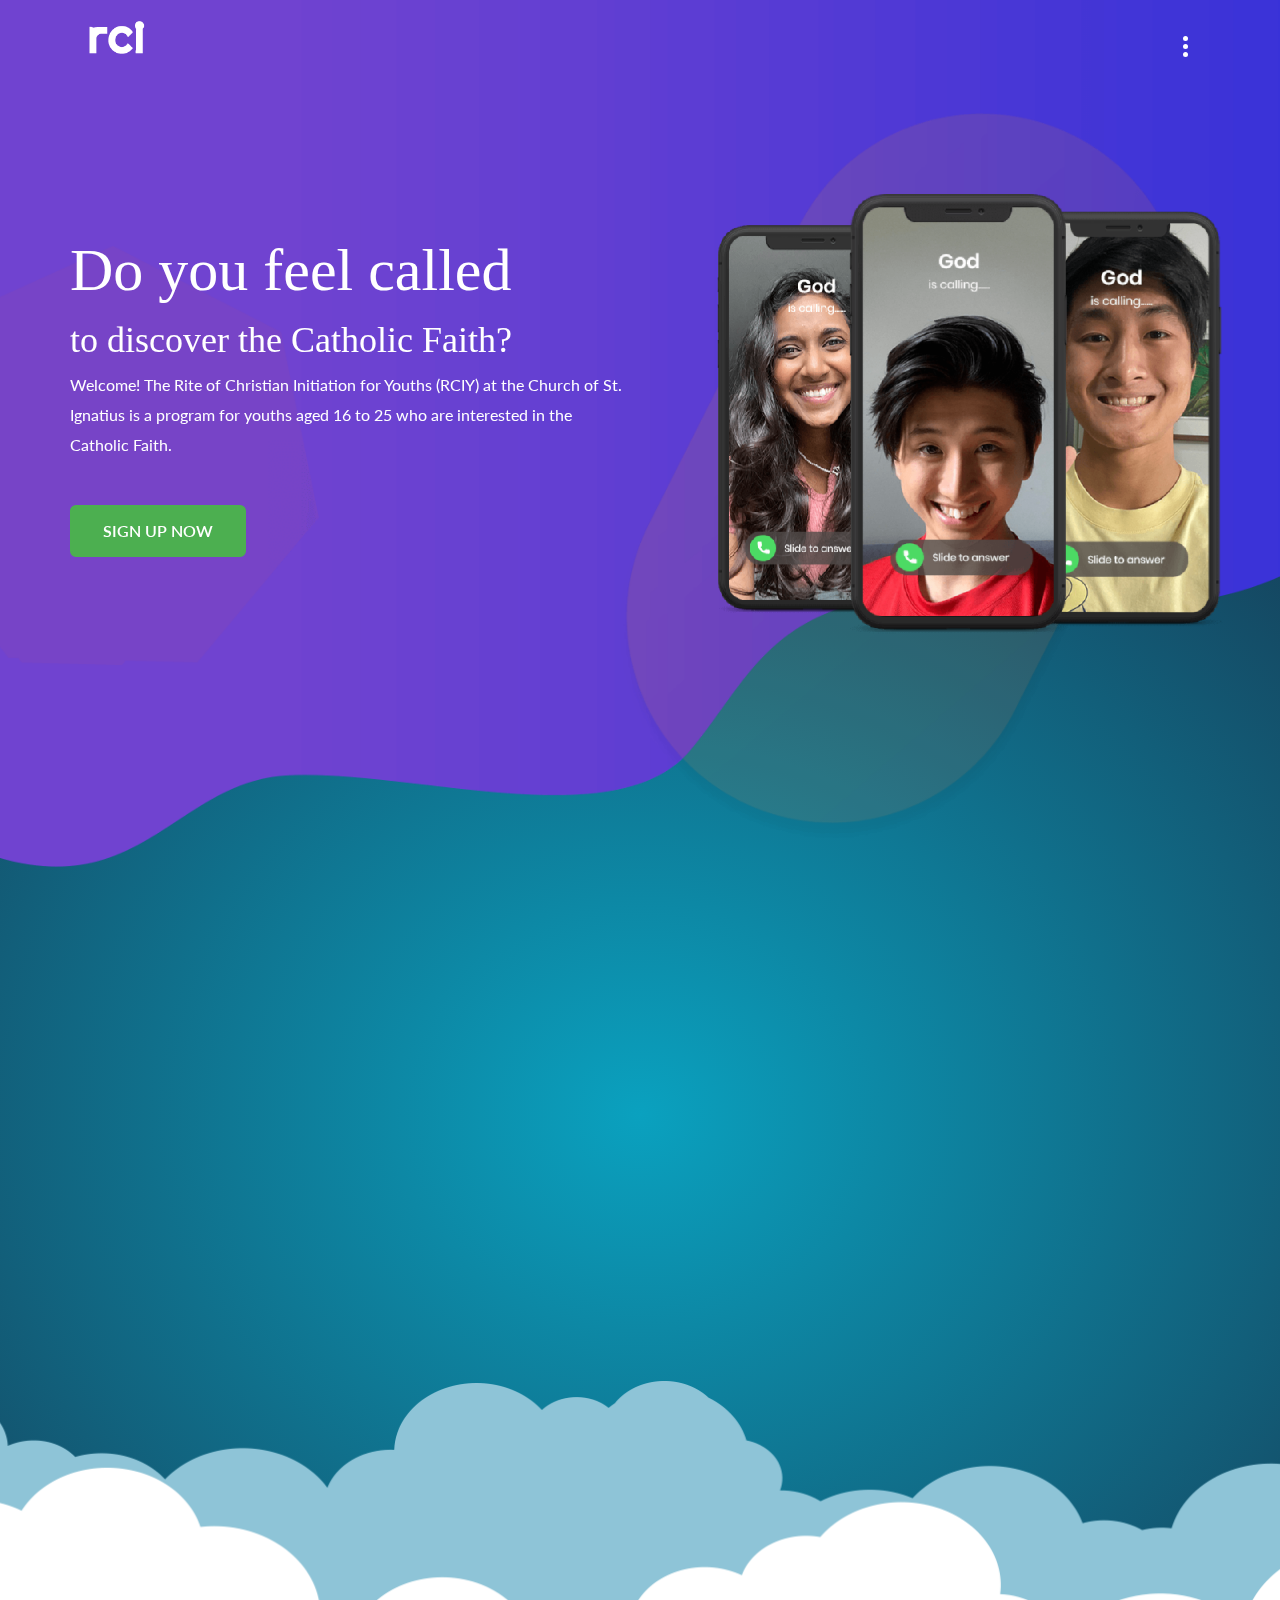
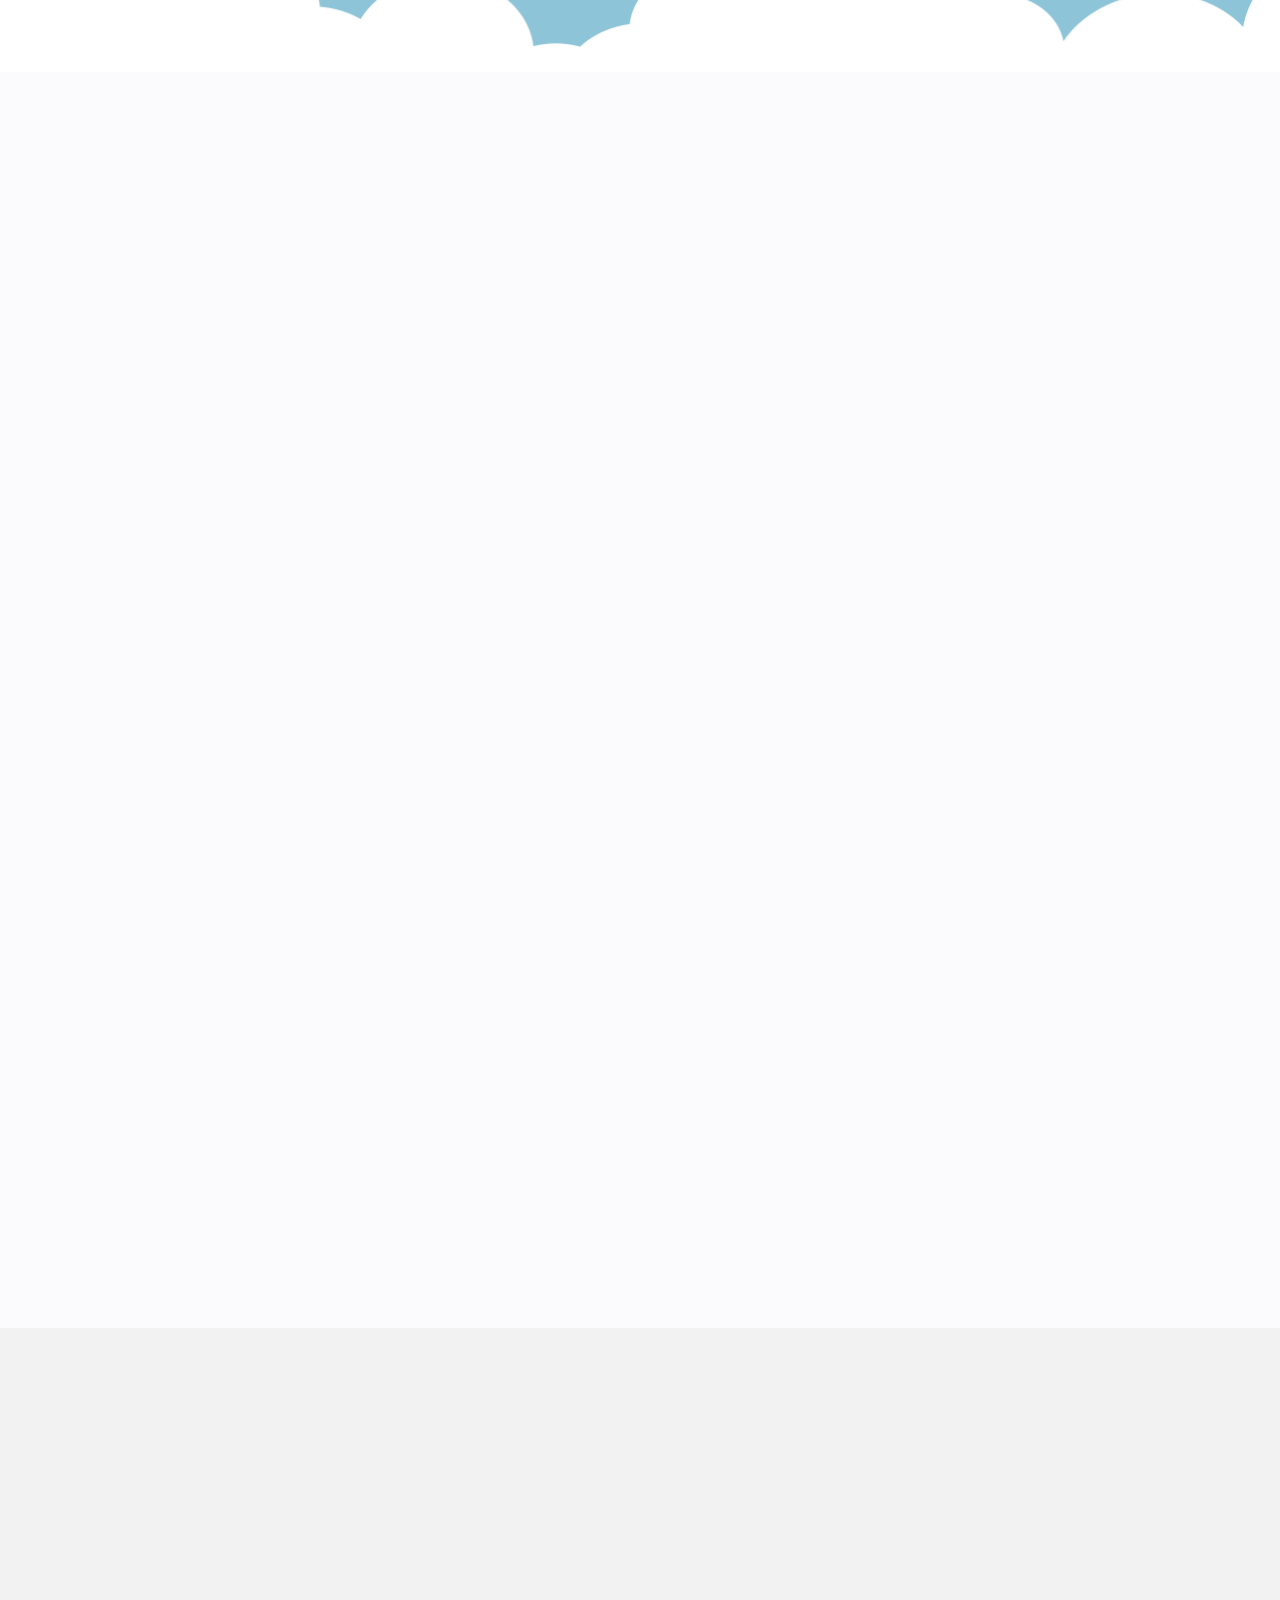
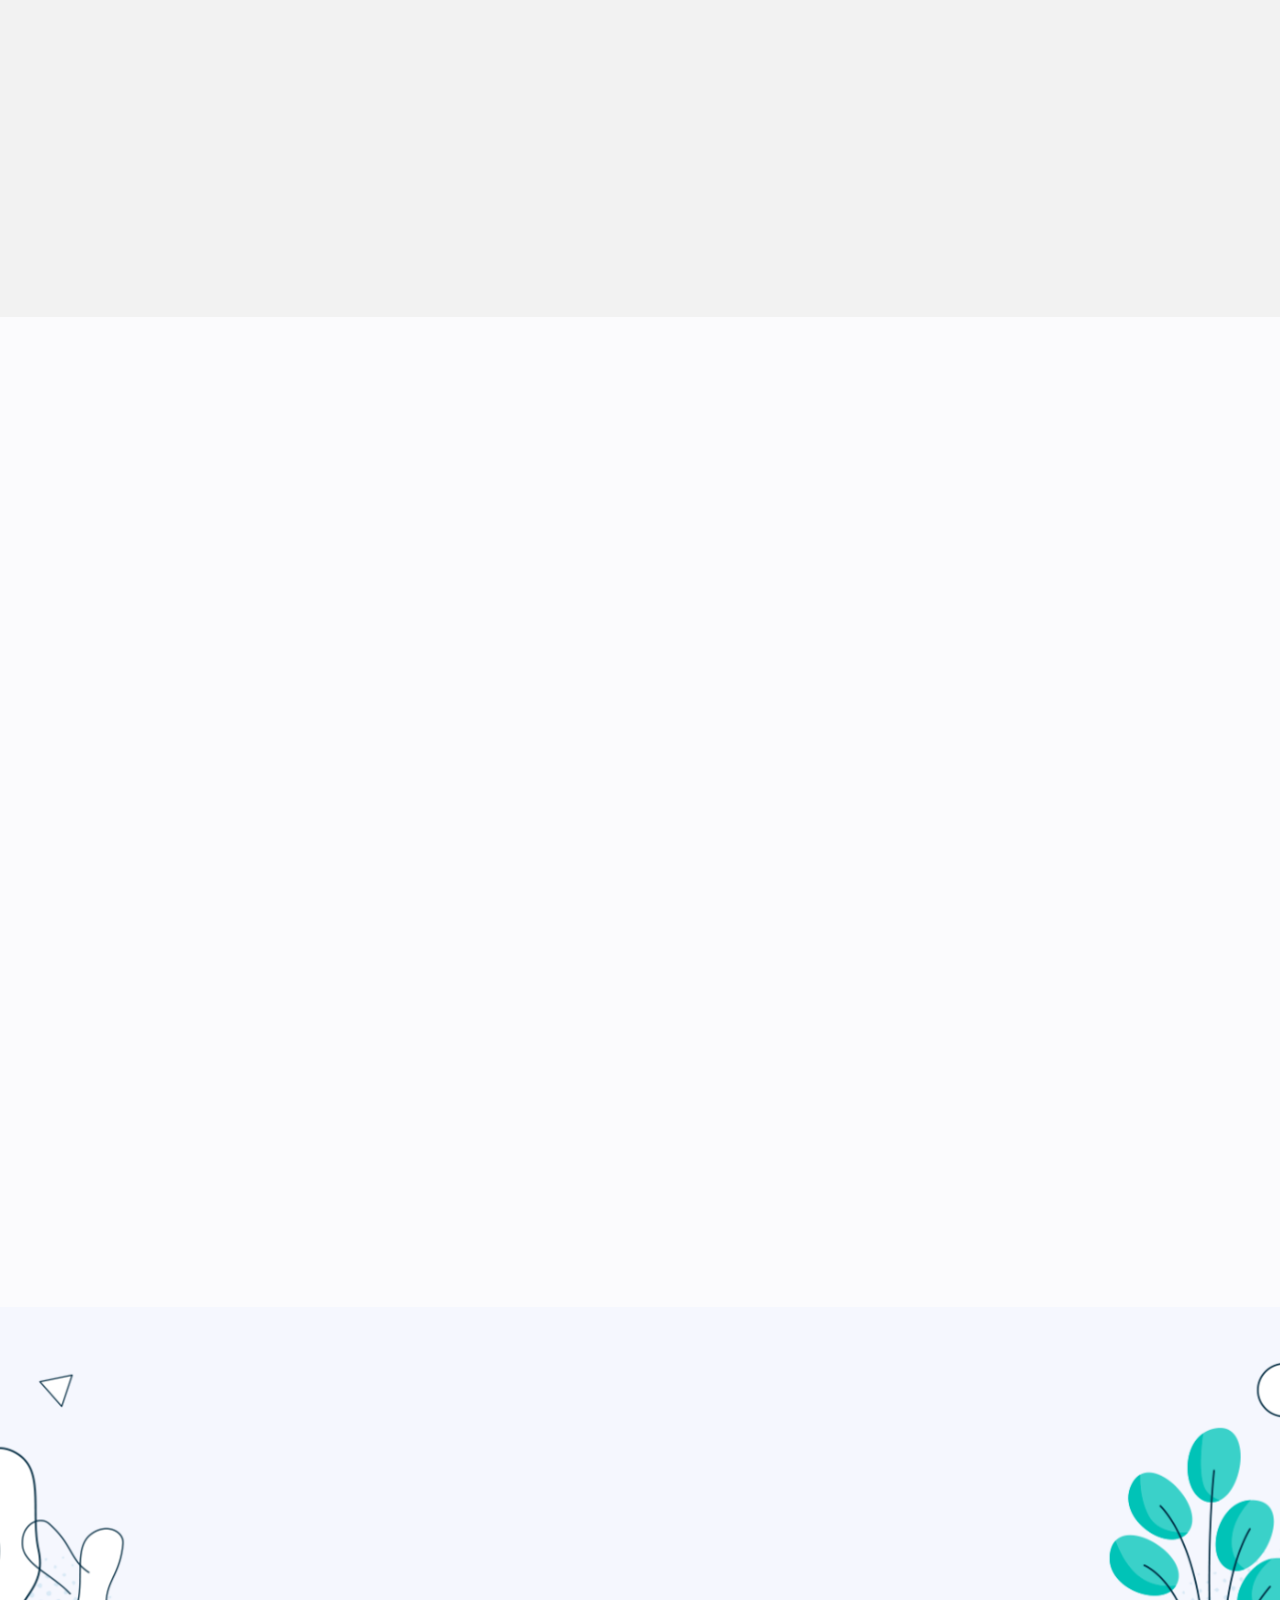
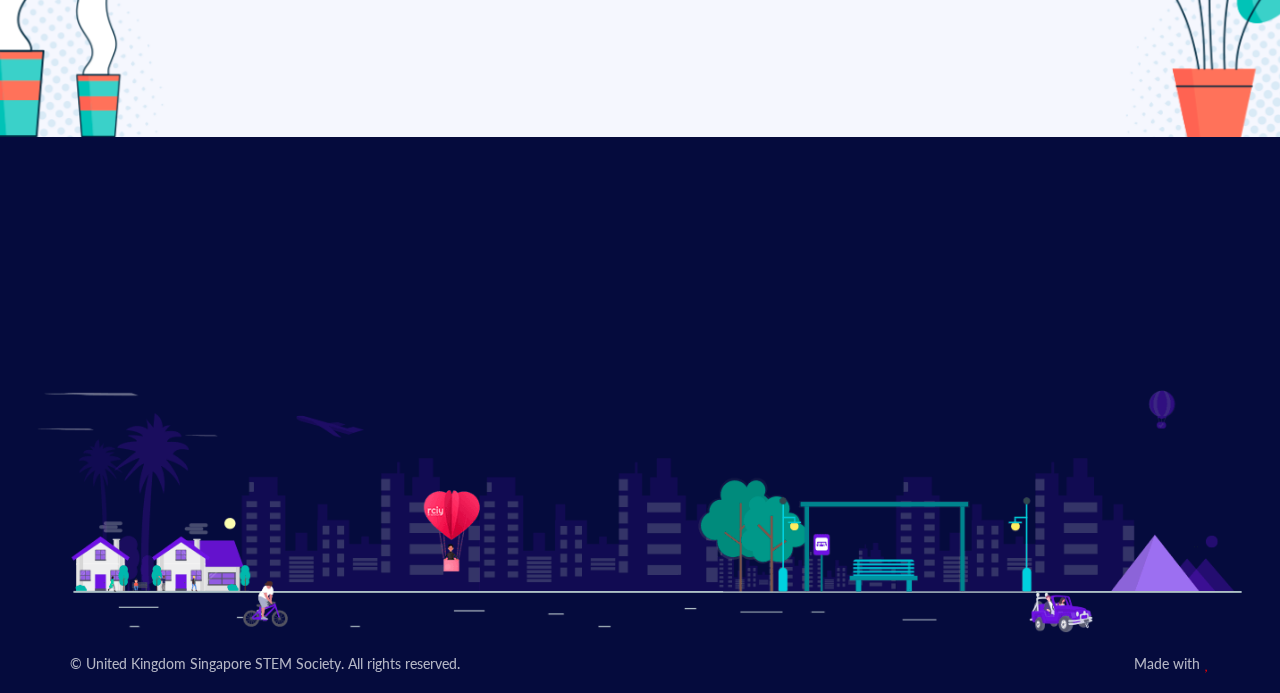
==== commit ea05ea7f: "small changes" ====
--- a/main.html
+++ b/main.html
@@ -1,5 +1,3 @@
-<<<<<<< HEAD
-
 <!DOCTYPE html>
 <html lang="en">
 
@@ -345,7 +343,7 @@
                     </div>
                     <div id="collapseOne" class="panel-collapse collapse" role="tabpanel" aria-labelledby="headingOne">
                         <div class="panel-body">
-                            <p>A Community of like-minded individuals, Mentorship Opportunities & Career Opportunities!</p>
+                            <p>A Community of Like-Minded Individuals, Mentorship Opportunities & Career Opportunities!</p>
                         </div>
                     </div>
                 </div>
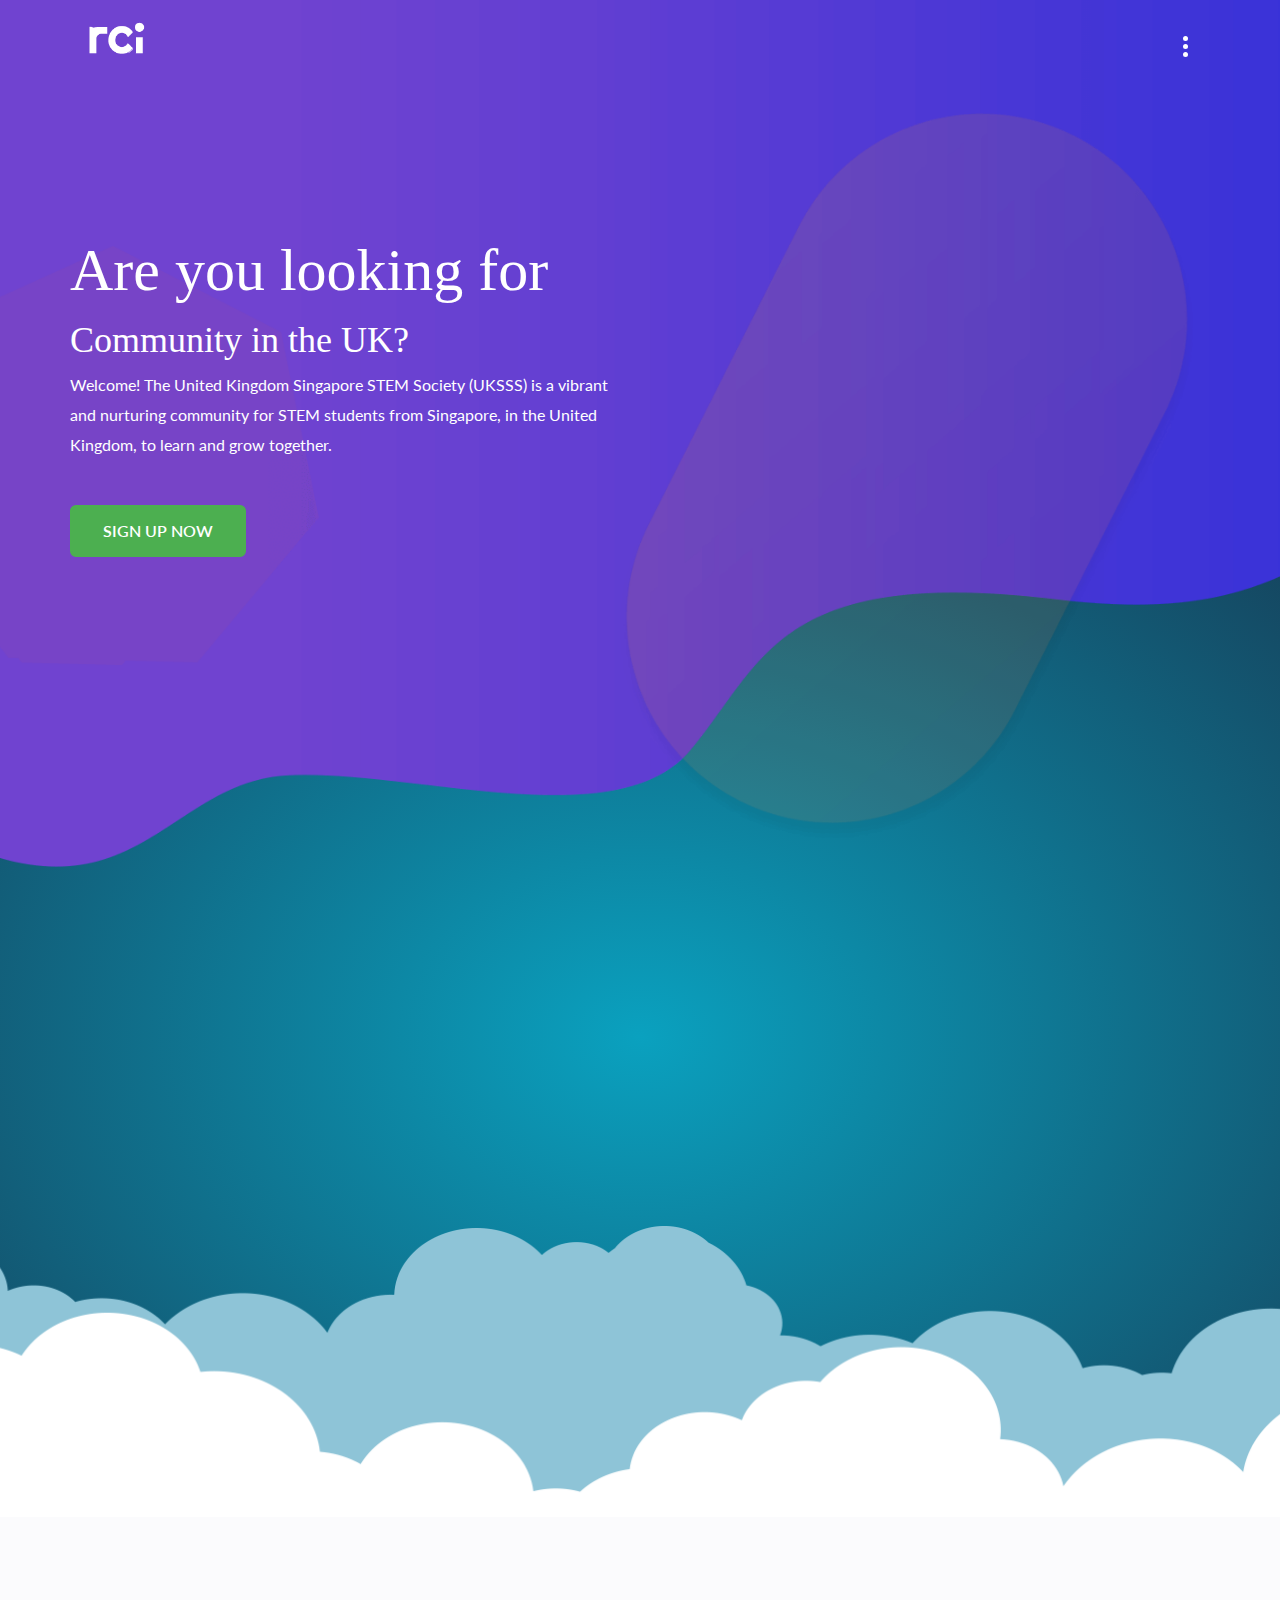
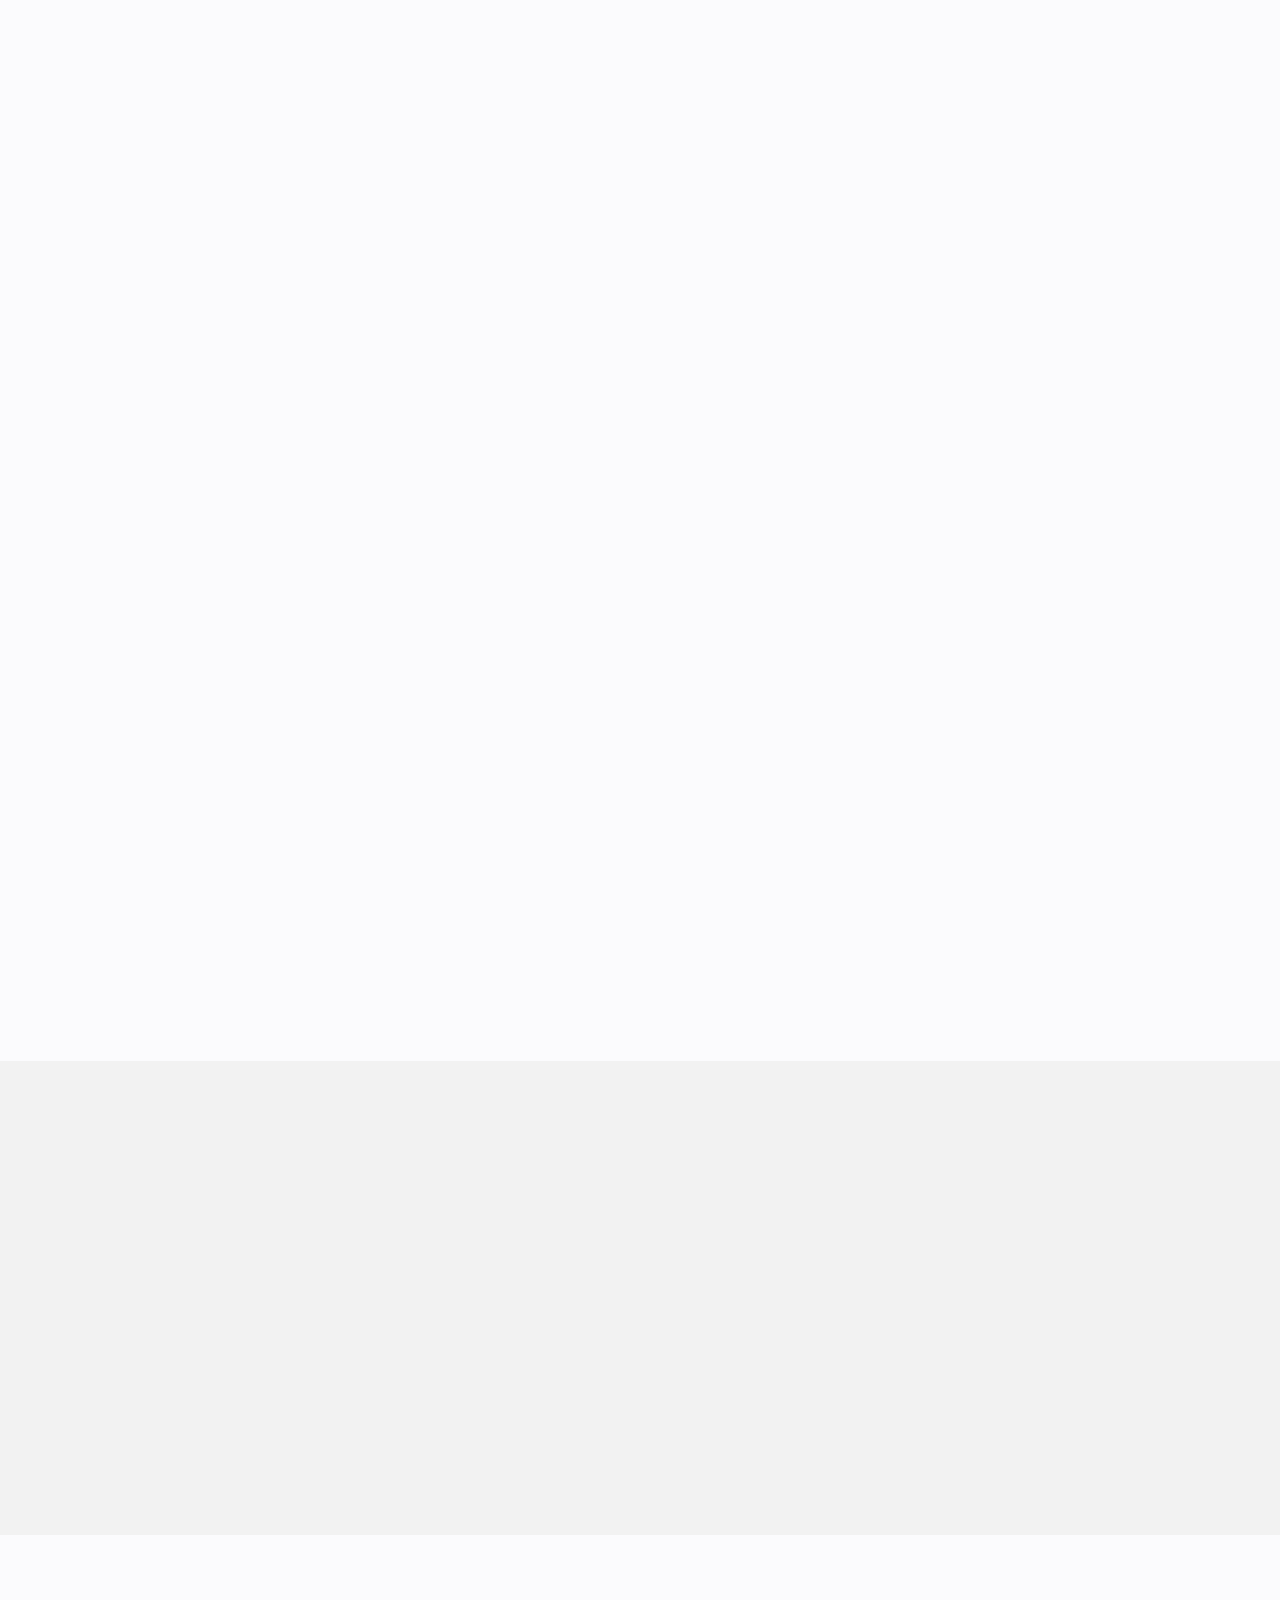
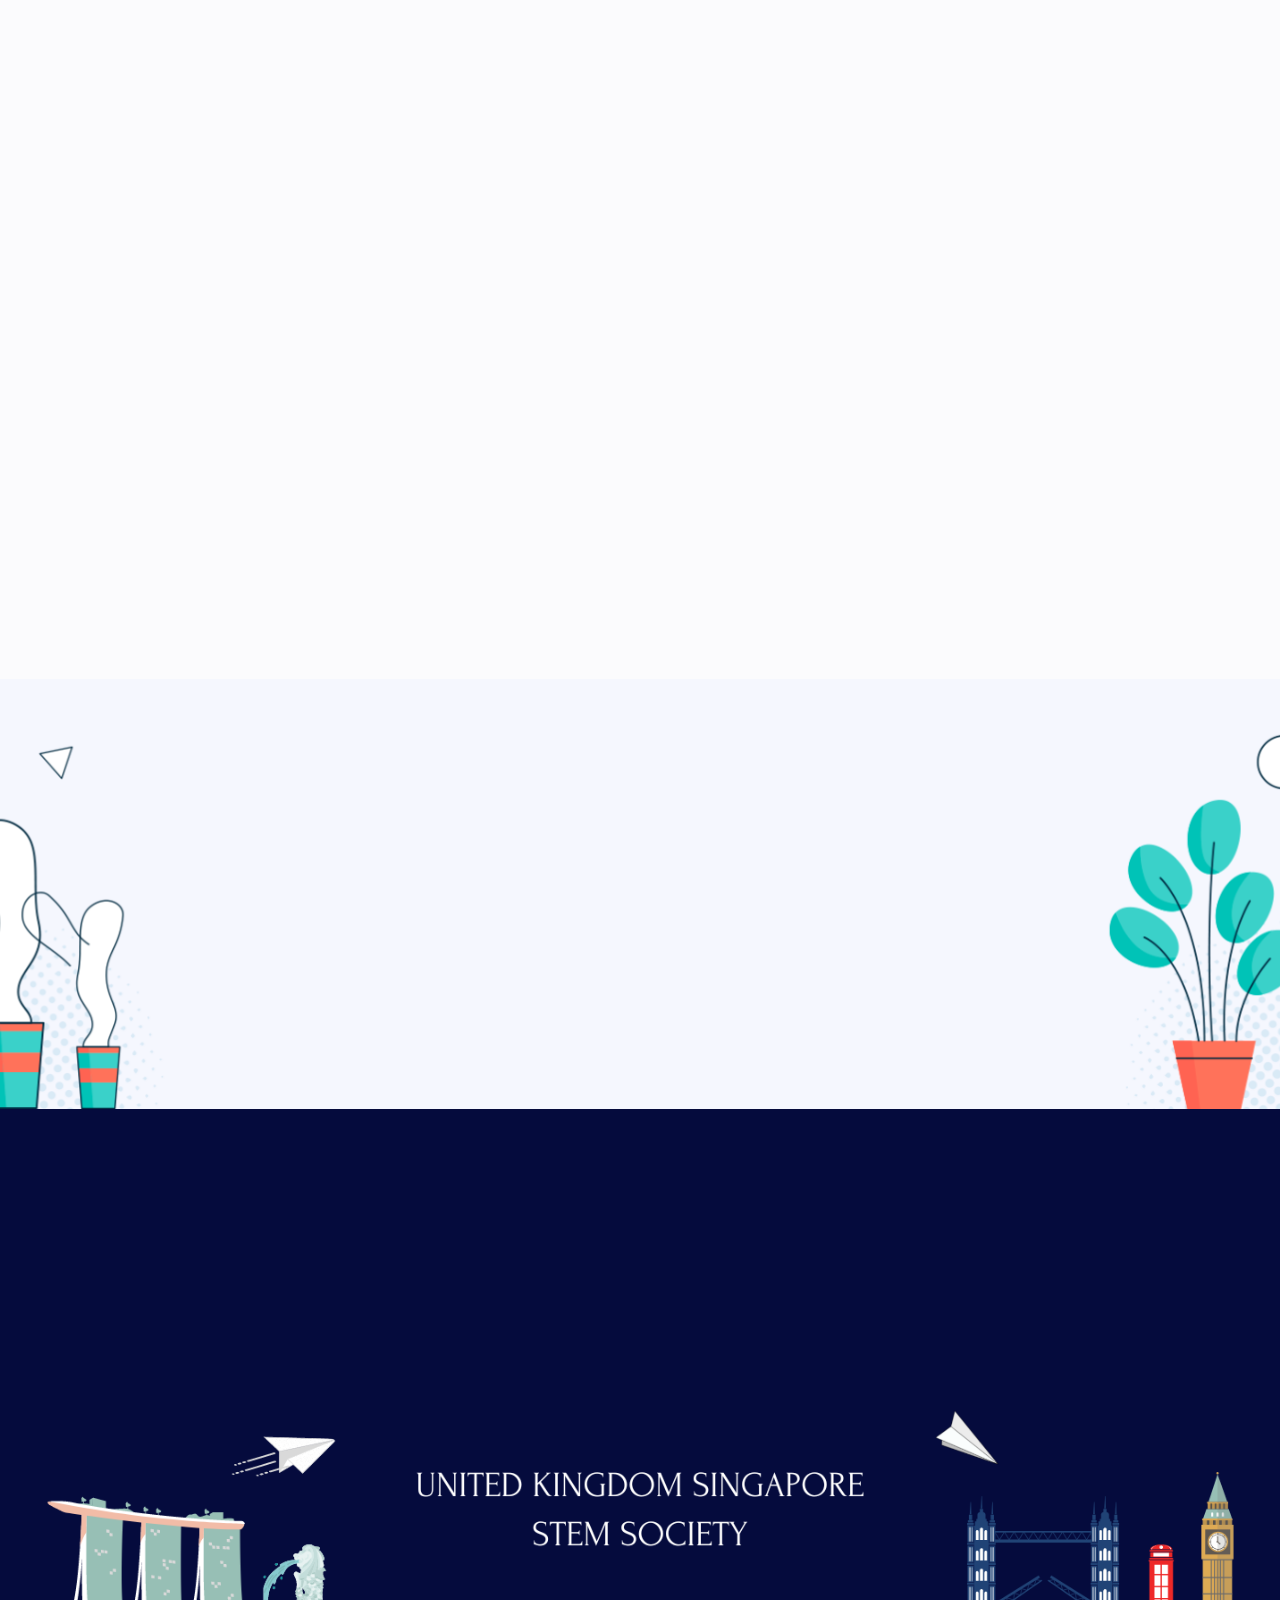
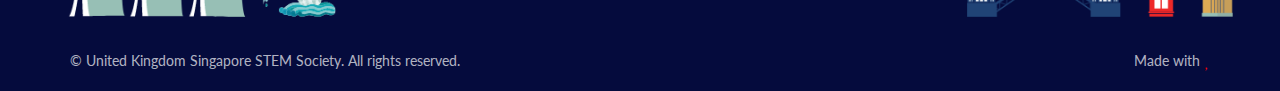
==== commit 0015f140: "Updated FAQs, Our Community Section & Banner Section" ====
--- a/main.html
+++ b/main.html
@@ -57,7 +57,7 @@
                         </li>
                         <li>
                             <a href="#cstsponser">
-                                Become a Mentor
+                                Work with us
                             </a>
                         </li>
                         <li>
@@ -83,27 +83,14 @@
             <div class="row">
                 <div class="col-sm-6 col-xs-12">
                     <div class="banner-text">
-                        <h3>Do you feel called</h3>
-                        <h4>to discover the Catholic Faith?</h4>
+                        <h3>Are you looking for</h3>
+                        <h4>Community in the UK?</h4>
                         <p>
-                            Welcome! The Rite of Christian Initiation for Youths (RCIY) at the Church of St. Ignatius is a program for youths aged 16 to 25 who are interested in the Catholic Faith.
-                        </p>
-                        <a href="http://tiny.cc/stignatiusrciy" class="cstm-btn">
+                            Welcome! The United Kingdom Singapore STEM Society (UKSSS) is a vibrant and nurturing community for STEM students from Singapore, in the United Kingdom, to learn and grow together.
+                        </p>
+                        <a href="http://tiny.cc/" class="cstm-btn">
                             Sign up now
                         </a>
-                    </div>
-                </div>
-                <div class="col-sm-6 col-xs-12 pos-img">
-                    <div class="cst-wrap">
-                        <figure class="image1">
-                            <img src="images/Img-left.png" alt="" />
-                        </figure>
-                        <figure class="image2">
-                            <img src="images/Image-center.png" alt="" />
-                        </figure>
-                        <figure class="image3">
-                            <img src="images/Img-right.png" alt="" />
-                        </figure>
                     </div>
                 </div>
             </div>
@@ -114,31 +101,14 @@
     <!--Journey Section starts here-->
     <section class="journey" id="embark">
         <div class="container">
-            <div class="head aos-init aos-animate" data-aos="fade-down" data-aos-duration="1500">
-                <h3>Embark on a journey</h3>
-            </div>
-            <div class="row">
-                <div class="col-sm-6 col-xs-12 aos-init aos-animate" data-aos="fade-right" data-aos-duration="1500">
-                    <p>Join us on an adventure to experience God's love and learn about the rich traditions observed by over 1.2 billion Catholics worldwide!
-
-                    </p>
-                </div>
-                <div class="col-sm-6 col-xs-12 aos-init aos-animate" data-aos="fade-left" data-aos-duration="1500">
-                    <p>Since 2006, RCIY has welcomed interested youths from all backgrounds. We aim to provide a safe, fun and engaging space for self-discovery. </p>
-                </div>
-            </div>
             <div class="journey-image">
                 <lottie-player id="stars13" src="https://assets7.lottiefiles.com/packages/lf20_OuD7Fg.json" background="transparent" speed="1" loop autoplay></lottie-player>
 
-                <lottie-player id="hotballoon" src="https://assets6.lottiefiles.com/packages/lf20_S55Hyz.json" background="transparent" speed="1" loop autoplay></lottie-player>
-
                 <lottie-player id="sparrow" src="https://assets3.lottiefiles.com/packages/lf20_HdZrDz.json" background="transparent" speed="1" style="width: 300px; height: 300px;" loop autoplay></lottie-player>
 
                 <lottie-player id="clouds" src="https://assets3.lottiefiles.com/packages/lf20_cjh2Sn.json" background="transparent" speed="1" loop autoplay></lottie-player>
 
                 <lottie-player id="clouds1" src="https://assets4.lottiefiles.com/packages/lf20_JZVKIl.json" background="transparent" speed="1" loop autoplay></lottie-player>
-
-                <lottie-player id="man" src="https://assets4.lottiefiles.com/packages/lf20_vsM4AY.json" background="transparent" speed="1" style="width: 300px; height: 300px;" loop autoplay></lottie-player>
 
                 <lottie-player id="stars12" src="https://assets7.lottiefiles.com/packages/lf20_OuD7Fg.json" background="transparent" speed="1" loop autoplay></lottie-player>
 
@@ -154,16 +124,11 @@
 
         <div class="head aos-init aos-animate" data-aos="fade-down" data-aos-duration="1500">
             <h3>Our community</h3>
-            <p>Joining RCIY also means you will be part of our vibrant community
-                of young people from all walks of life!</p>
+            <p>Joining UKSSS also means you will be part of our vibrant community
+                of young people from all over the UK!</p>
         </div>
 
         <ul class="grid effect-8 aos-init aos-animate" data-aos="fade-down" data-aos-duration="1500" id="grid">
-            <li class="item content-1">
-                <figure>
-                    <img src="images/IMG_8933.PNG" alt="" />
-                </figure>
-            </li>
             <li class="item content-2">
                 <figure>
                     <img src="images/IMG_9275.PNG" alt="" />
@@ -181,11 +146,6 @@
                     </span>
 
                 </div>
-            </li>
-            <li class="item content-3">
-                <figure>
-                    <img src="images/IMG_9276.PNG" alt="" />
-                </figure>
             </li>
             <li class="item content-4">
                 <figure>
@@ -209,6 +169,19 @@
                 <figure>
                     <img src="images/IMG_8939.PNG" alt="" />
                 </figure>
+                <div class="overlay" onclick="location.href='javascript:void(0);';">
+                    <span class="over-show">
+                        <p><span>My home, comfort and safe space…</span><br>
+                            Read Abigail's testimony +
+                        </p>
+                    </span>
+                    <span class="over-expand">
+                        <p>My RCIY journey started off in 2012, I was just 15 years old then when my family encouraged me to join the community to enquire more about the Catholic Faith. The RCIY community continues to be my home, comfort and safe space to grow in faith, proclaim my identity as a child of God and to bring Christ to others.
+
+                        </p>
+                        <p class="bold">Abigail Ng, Baptized in 2013</p>
+                    </span>
+                </div>
             </li>
             <li class="item content-6">
                 <figure>
@@ -228,12 +201,6 @@
                         <p class="bold">Abigail Ng, Baptized in 2013</p>
                     </span>
                 </div>
-            </li>
-            <li class="item content-7">
-                <figure>
-                    <img src="images/IMG_8941.PNG" alt="" />
-                </figure>
-
             </li>
             <li class="item content-8">
                 <figure>
@@ -254,12 +221,7 @@
                     </span>
                 </div>
             </li>
-            <li class="item content-9">
-                <figure>
-                    <img src="images/IMG_8945.PNG" alt="" />
-                </figure>
-
-            </li>
+            
             <li class="item content-10">
                 <figure>
                     <img src="images/IMG_8946.PNG" alt="" />
@@ -287,36 +249,24 @@
     <section class="sponser" id="cstsponser">
         <div class="container">
             <div class="head aos-init aos-animate" data-aos="fade-down" data-aos-duration="1500">
-                <h3>Become a Mentor</h3>
-                <p>Are you a Singaporean in STEM who previously studied in the UK?</p>
+                <h3>Work With Us</h3>
+                <p>Interested in being a Partner, Mentor or Sponsor?</p>
                 <a href="https://forms.gle/">
-                    Register as a Mentor today!
+                    Contact us today!
                 </a>
             </div>
             <ul class="aos-init aos-animate" data-aos="fade-down" data-aos-duration="1500">
                 <li>
                     <figure>
-                        <img src="images/Communion.gif" alt="" />
+                        <img src="images/Watch-Gif.gif" alt="" />
                     </figure>
-                    <p>Potential Mentors must be etc etc</p>
+                    <p>Partner us for our events or join us as a sponsor to create an impact!</p>
                 </li>
                 <li>
                     <figure>
                         <img src="images/Bro-Gif.gif" alt="" />
                     </figure>
-                    <p>Enjoy reaching out to young people</p>
-                </li>
-                <li>
-                    <figure>
-                        <img src="images/Watch-Gif.gif" alt="" />
-                    </figure>
-                    <p>Committed to attending monthly sessions</p>
-                </li>
-                <li>
-                    <figure>
-                        <img src="images/Women-Gif.gif" alt="" />
-                    </figure>
-                    <p>Preferably between etc years of age</p>
+                    <p>Give back to our community as a mentor</p>
                 </li>
             </ul>
         </div>
@@ -353,35 +303,13 @@
                         <h4 class="panel-title">
                             <a class="collapsed" role="button" data-toggle="collapse" data-parent="#accordion" href="#collapseTwo" aria-expanded="false" aria-controls="collapseTwo">
                                 <i class="more-less glyphicon glyphicon-plus"></i>
-                                When does the new cycle begin and what is the commitment like?
+                                When does the new cycle begin?
                             </a>
                         </h4>
                     </div>
                     <div id="collapseTwo" class="panel-collapse collapse" role="tabpanel" aria-labelledby="headingTwo">
                         <div class="panel-body">
-
-                            <p>The new cycle for 2022 begins with an introductory Welcome Tea session on Saturday, 9th July. You may sign up on our site or contact us at rciy.ignatius@gmail.com for more details.</p>
-
-                            <p>Thereafter, sessions are held weekly until April 2023. There will be a few breaks in between for holidays etc.</p>
-
-                            <p>While RCIY sessions are not compulsory and the choice to attend them will always be your decision, we do encourage you to make the best of your own journey.</p>
-
-                        </div>
-                    </div>
-                </div>
-
-                <div class="panel panel-default">
-                    <div class="panel-heading" role="tab" id="headingThree">
-                        <h4 class="panel-title">
-                            <a class="collapsed" role="button" data-toggle="collapse" data-parent="#accordion" href="#collapseThree" aria-expanded="false" aria-controls="collapseThree">
-                                <i class="more-less glyphicon glyphicon-plus"></i>
-                                When and where are these sessions held?
-                            </a>
-                        </h4>
-                    </div>
-                    <div id="collapseThree" class="panel-collapse collapse" role="tabpanel" aria-labelledby="headingThree">
-                        <div class="panel-body">
-                            <p>Weekly sessions will be held between 1:30pm to 3:30pm every Saturday at the Church of St. Ignatius located at 120 King's Road. </p>
+                            <p>The new cycle for 2022 begins with an introductory Welcome session on xxxx, xxth month. You may sign up on our site or contact us at uksgstem.1@gmail.com for more details.</p>
                         </div>
                     </div>
                 </div>
@@ -391,14 +319,13 @@
                         <h4 class="panel-title">
                             <a class="collapsed" role="button" data-toggle="collapse" data-parent="#accordion" href="#collapsefour" aria-expanded="false" aria-controls="collapsefour">
                                 <i class="more-less glyphicon glyphicon-plus"></i>
-                                Must I get baptized at the end?
+                                what is the commitment like?
                             </a>
                         </h4>
                     </div>
                     <div id="collapsefour" class="panel-collapse collapse" role="tabpanel" aria-labelledby="headingfour">
                         <div class="panel-body">
-                            <p>No, the decision to get baptized is a deeply personal choice and you should make this decision carefully. The Church and RCIY team will always respect you and your decision at every step. </p>
-                            <p>If you are below 21 and wish to get baptized at the end of the journey, you will be required to obtain parental consent to proceed. </p>
+                            <p>There is no commitment!</p>
                         </div>
                     </div>
                 </div>
@@ -408,13 +335,13 @@
                         <h4 class="panel-title">
                             <a class="collapsed" role="button" data-toggle="collapse" data-parent="#accordion" href="#collapsefive" aria-expanded="false" aria-controls="collapsefive">
                                 <i class="more-less glyphicon glyphicon-plus"></i>
-                                Do I have to pay to attend RCIY?
+                                Do I have to pay to be part of UKSSS?
                             </a>
                         </h4>
                     </div>
                     <div id="collapsefive" class="panel-collapse collapse" role="tabpanel" aria-labelledby="headingfive">
                         <div class="panel-body">
-                            <p>No, RCIY is free to attend. Additional activities such as retreats are also heavily subsidized and the RCIY team aims to ensure that cost is never an issue for our youths. </p>
+                            <p>No, UKSSS is free to attend. Additional activities such as retreats are also heavily subsidized and the UKSSS team aims to ensure that cost is never an issue. </p>
                         </div>
                     </div>
                 </div>
@@ -424,46 +351,13 @@
                         <h4 class="panel-title">
                             <a class="collapsed" role="button" data-toggle="collapse" data-parent="#accordion" href="#collapsesix" aria-expanded="false" aria-controls="collapsesix">
                                 <i class="more-less glyphicon glyphicon-plus"></i>
-                                What is a sponsor?
+                                What is a Mentor?
                             </a>
                         </h4>
                     </div>
                     <div id="collapsesix" class="panel-collapse collapse" role="tabpanel" aria-labelledby="headingsix">
                         <div class="panel-body">
-                            <p>A sponsor is a baptized Catholic who will be your spiritual companion during your journey. He/She is someone who will look out for you and be a friend to you.</p>
-                        </div>
-                    </div>
-                </div>
-
-                <div class="panel panel-default">
-                    <div class="panel-heading" role="tab" id="headingseven">
-                        <h4 class="panel-title">
-                            <a class="collapsed" role="button" data-toggle="collapse" data-parent="#accordion" href="#collapseseven" aria-expanded="false" aria-controls="collapseseven">
-                                <i class="more-less glyphicon glyphicon-plus"></i>
-                                Do I need to come with a sponsor?
-                            </a>
-                        </h4>
-                    </div>
-                    <div id="collapseseven" class="panel-collapse collapse" role="tabpanel" aria-labelledby="headingseven">
-                        <div class="panel-body">
-                            <p>Not to worry! If you do not have someone (e.g. a Catholic friend) who has agreed to be your sponsor, we will pair you with someone awesome from our team </p>
-                        </div>
-                    </div>
-                </div>
-
-                <div class="panel panel-default">
-                    <div class="panel-heading" role="tab" id="headingeigth">
-                        <h4 class="panel-title">
-                            <a class="collapsed" role="button" data-toggle="collapse" data-parent="#accordion" href="#collapseeigth" aria-expanded="false" aria-controls="collapseeigth">
-                                <i class="more-less glyphicon glyphicon-plus"></i>
-                                Will I have to be baptized again if I have been baptized previously
-                                through another Christian denomination?
-                            </a>
-                        </h4>
-                    </div>
-                    <div id="collapseeigth" class="panel-collapse collapse" role="tabpanel" aria-labelledby="headingeigth">
-                        <div class="panel-body">
-                            <p>The Catholic Church recognizes the validity of baptisms from most Christian traditions. As such, you will not need to be baptized again. Instead, you will be received into the Church at Easter and also receive the Sacraments of Confirmation and the Eucharist concurrently. </p>
+                            <p>A Mentor is a working adult who will guide you on your career journey. He/She is someone who will give you appropriate career advice & guidance.</p>
                         </div>
                     </div>
                 </div>
@@ -473,13 +367,13 @@
                         <h4 class="panel-title">
                             <a class="collapsed" role="button" data-toggle="collapse" data-parent="#accordion" href="#collapsenine" aria-expanded="false" aria-controls="collapsenine">
                                 <i class="more-less glyphicon glyphicon-plus"></i>
-                                Can I join RCIY after the cycle has started?
+                                Can I join UKSSS after the cycle has started?
                             </a>
                         </h4>
                     </div>
                     <div id="collapsenine" class="panel-collapse collapse" role="tabpanel" aria-labelledby="headingnine">
                         <div class="panel-body">
-                            <p>You may still join us at any time prior to the end of the pre-catechumenate period – this is usually before the end of the year. We will try to be as flexible as possible and encourage you to get in touch with us to see how we can help. </p>
+                            <p>You may join us at any time of the year! </p>
                         </div>
                     </div>
                 </div>
@@ -520,7 +414,7 @@
                             <li>
                                 <a href="tel:82283419">
                                     <span><i class="fas fa-phone"></i></span>
-                                    Person1 12345678 / Person2 12345678
+                                    Angela +44 07842810051 / +65 93882886 <br> Gabriel +65 12345678
                                 </a>
                             </li>
                             <li>
@@ -565,7 +459,7 @@
                 </div>
             </div>
             <figure>
-                <img src="images/banner-footer.png" alt="" />
+                <img src="images/blue_banner.png" alt="" />
             </figure>
             <div class="container">
                 <div class="copy">
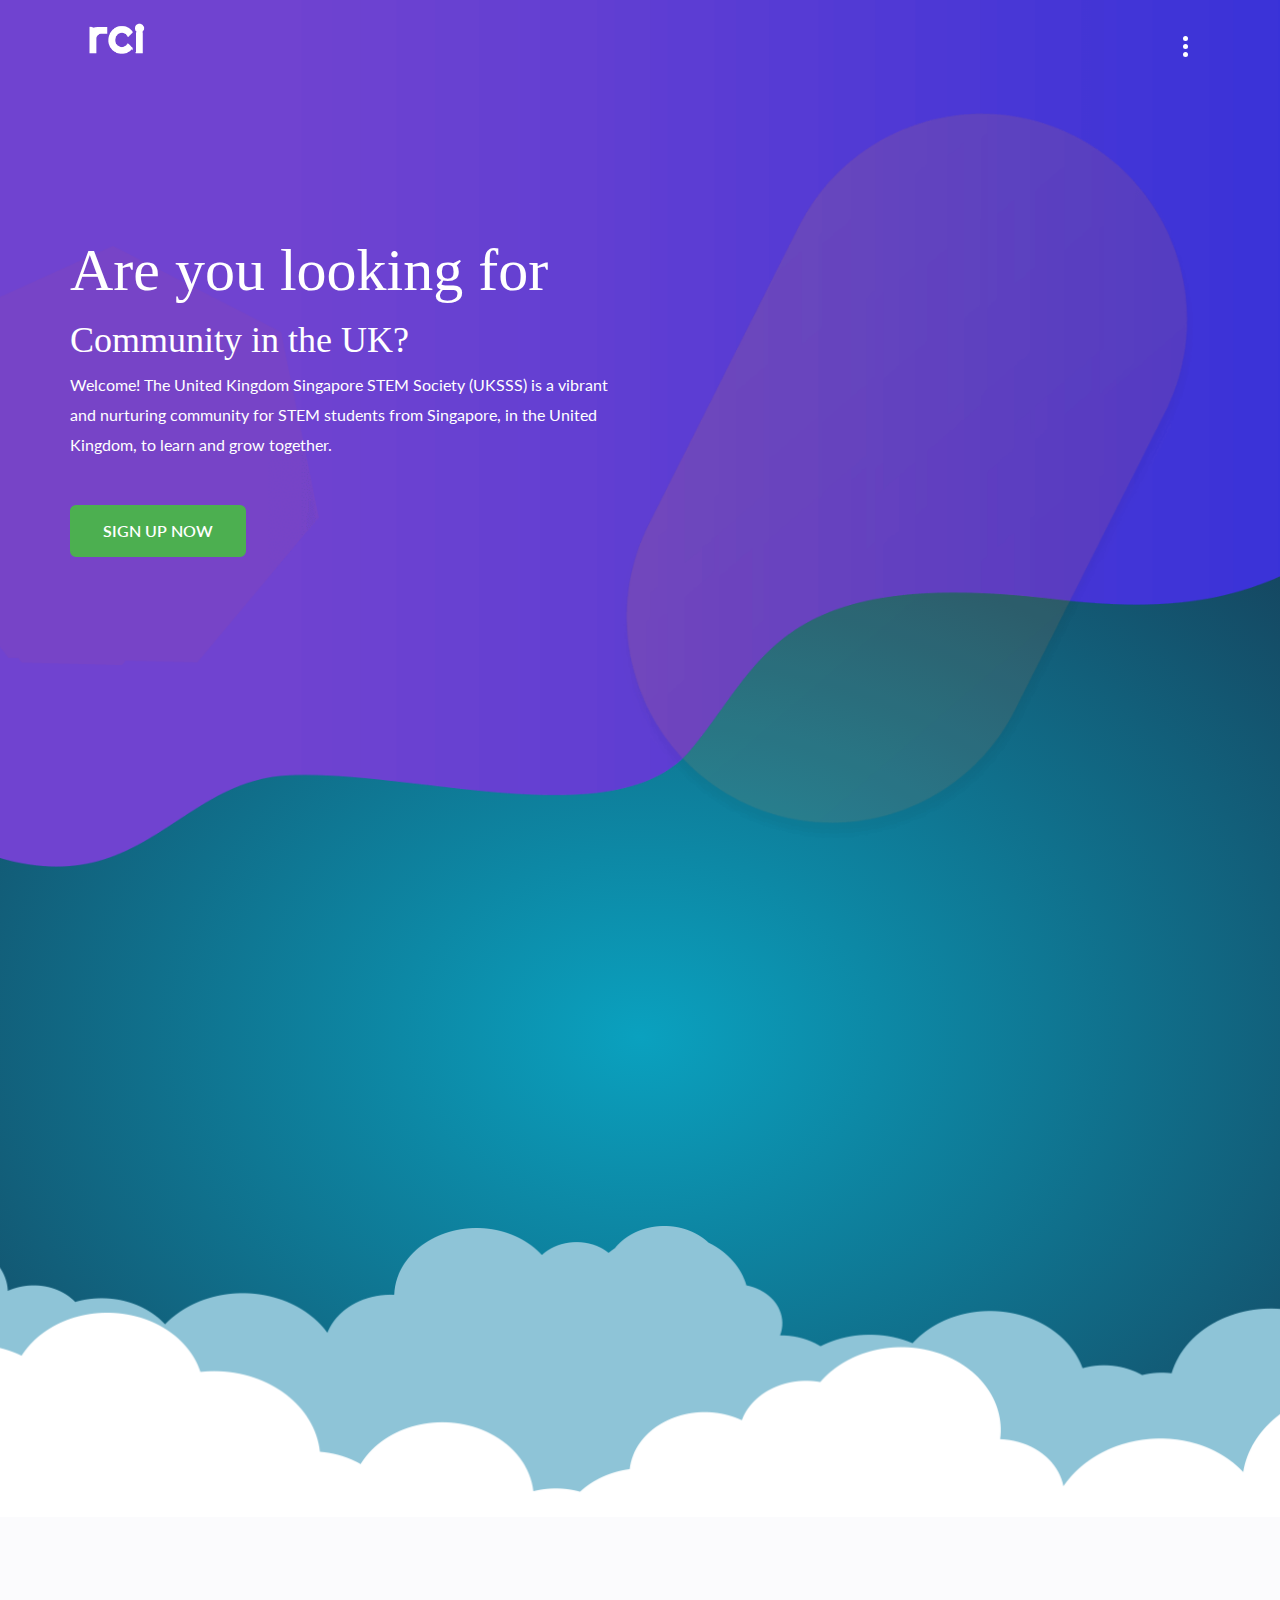
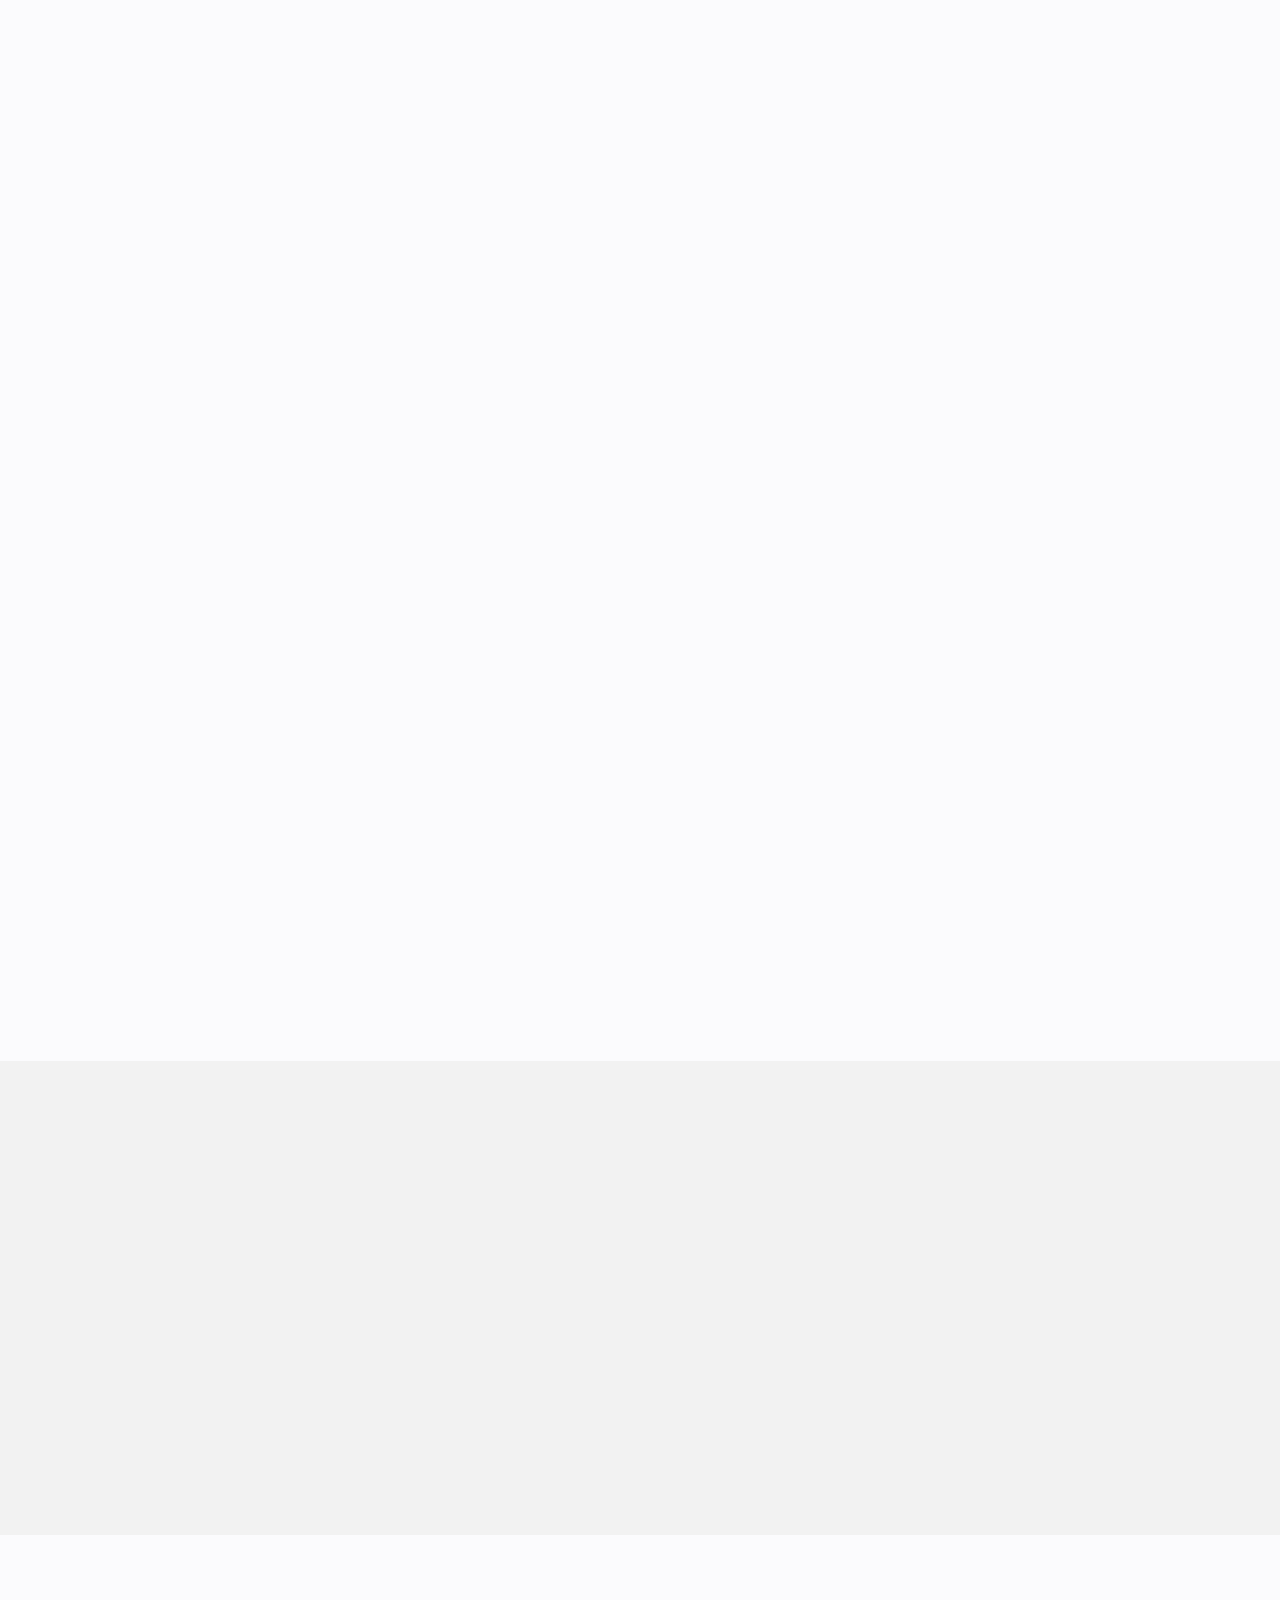
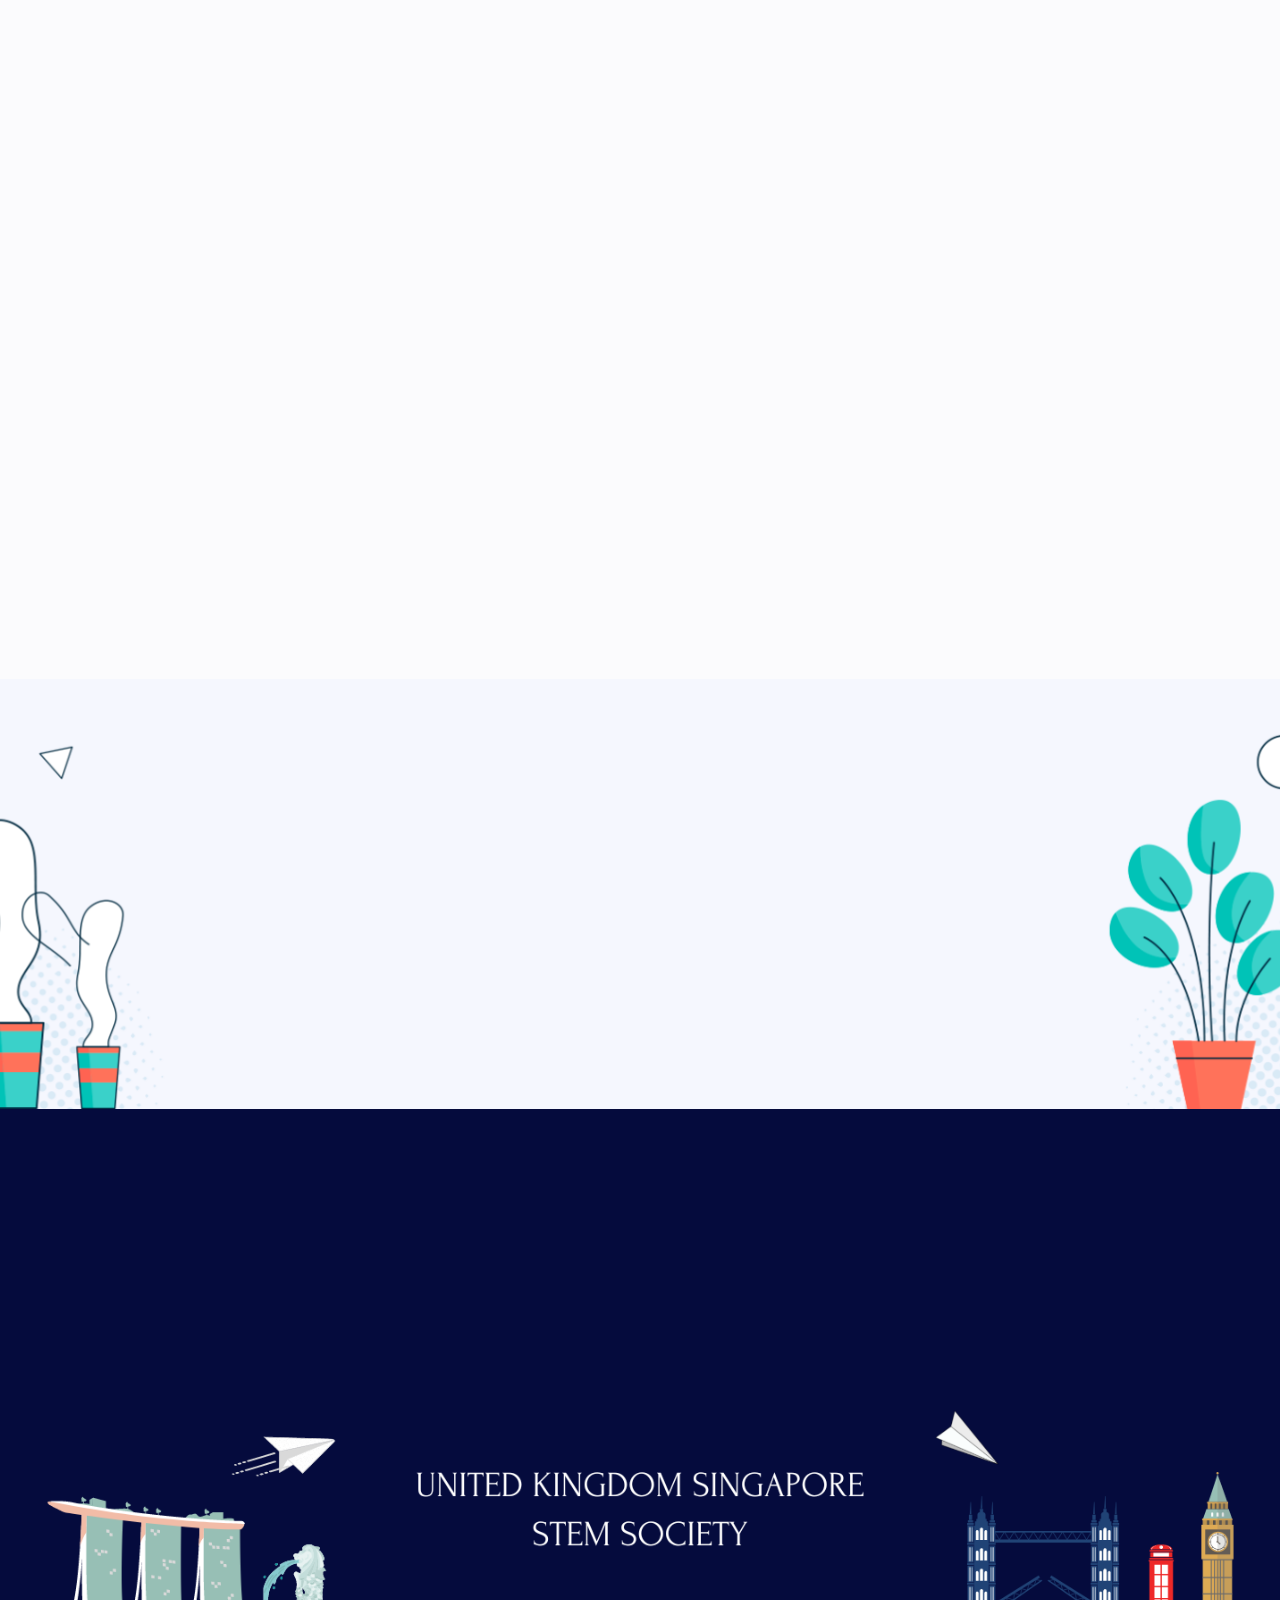
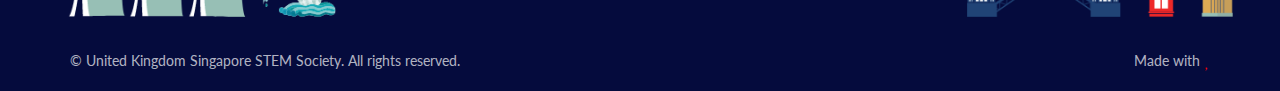
==== commit f0f5df88: "updated work with us section" ====
--- a/main.html
+++ b/main.html
@@ -250,7 +250,7 @@
         <div class="container">
             <div class="head aos-init aos-animate" data-aos="fade-down" data-aos-duration="1500">
                 <h3>Work With Us</h3>
-                <p>Interested in being a Partner, Mentor or Sponsor?</p>
+                <p>Interested in being a Partner or Sponsor?</p>
                 <a href="https://forms.gle/">
                     Contact us today!
                 </a>
@@ -260,13 +260,13 @@
                     <figure>
                         <img src="images/Watch-Gif.gif" alt="" />
                     </figure>
-                    <p>Partner us for our events or join us as a sponsor to create an impact!</p>
+                    <p>Partner us for our events!</p>
                 </li>
                 <li>
                     <figure>
                         <img src="images/Bro-Gif.gif" alt="" />
                     </figure>
-                    <p>Give back to our community as a mentor</p>
+                    <p>Join us as a sponsor to create an impact!</p>
                 </li>
             </ul>
         </div>
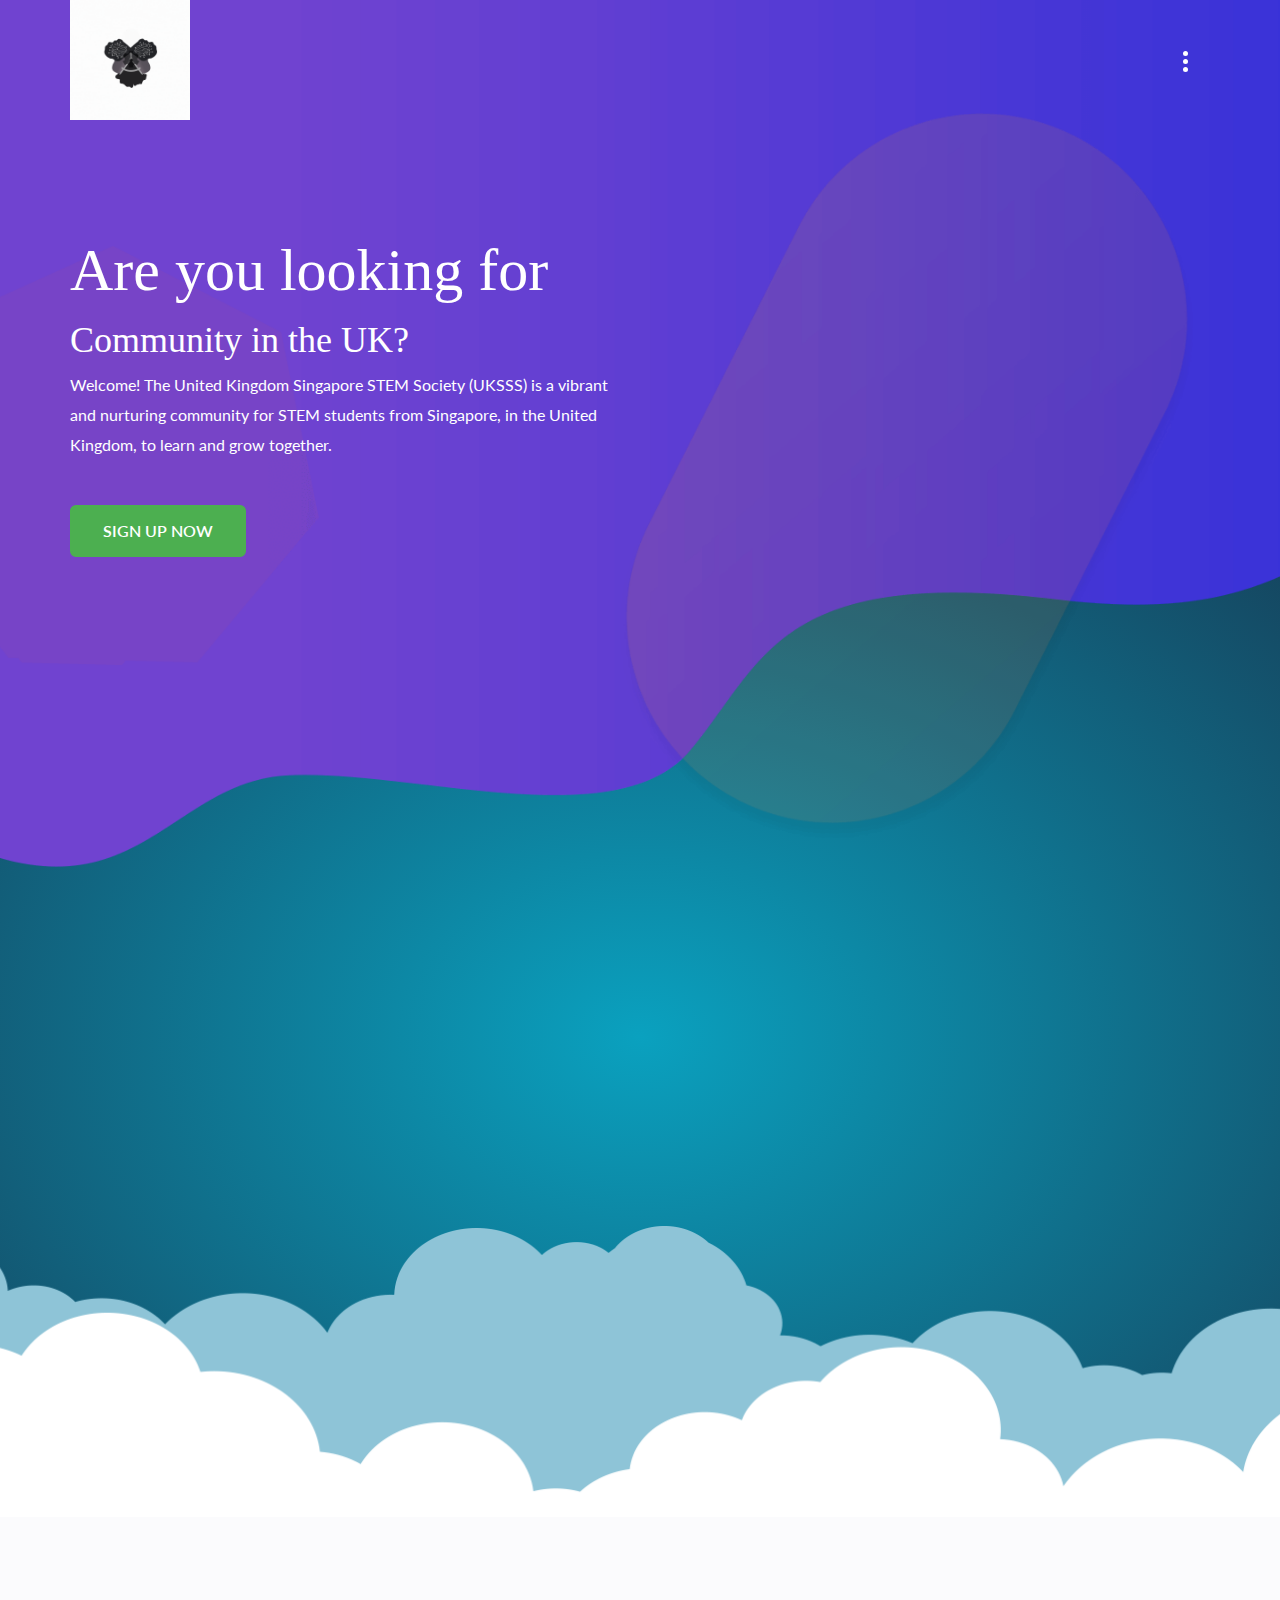
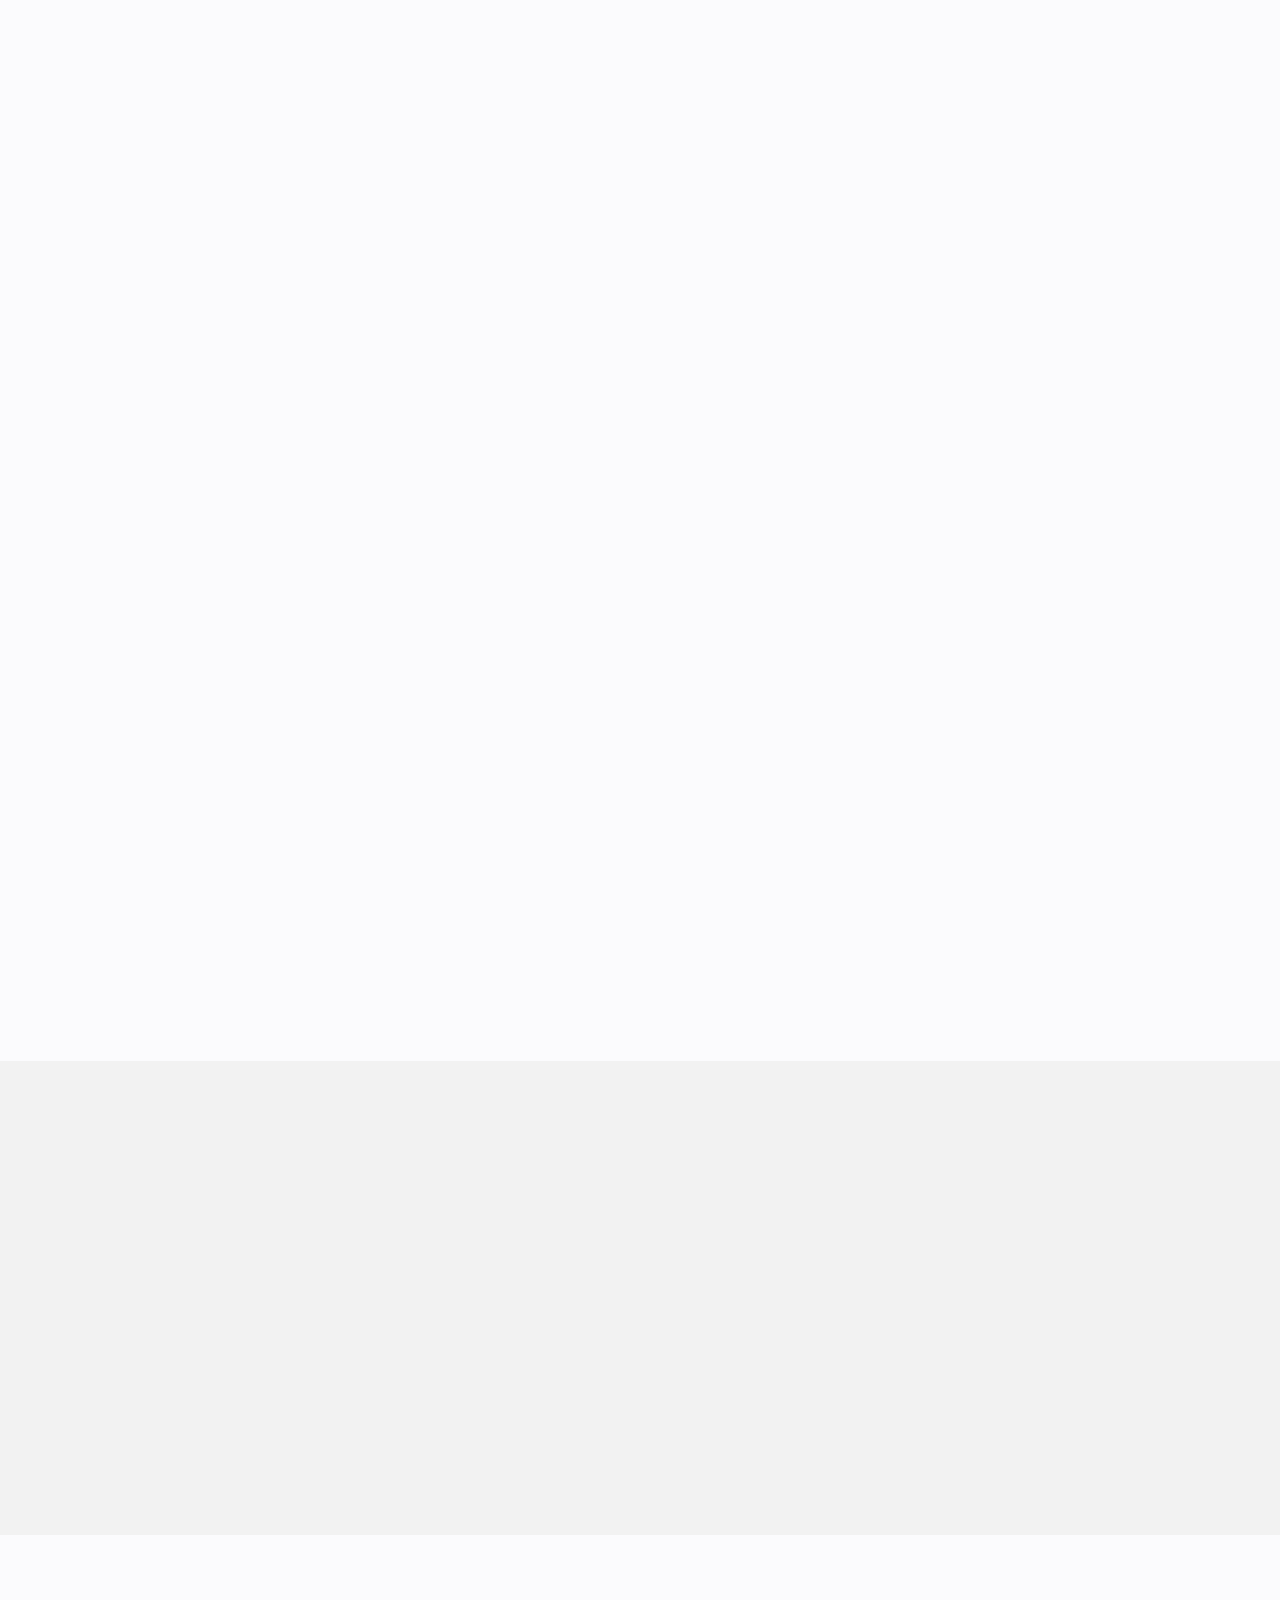
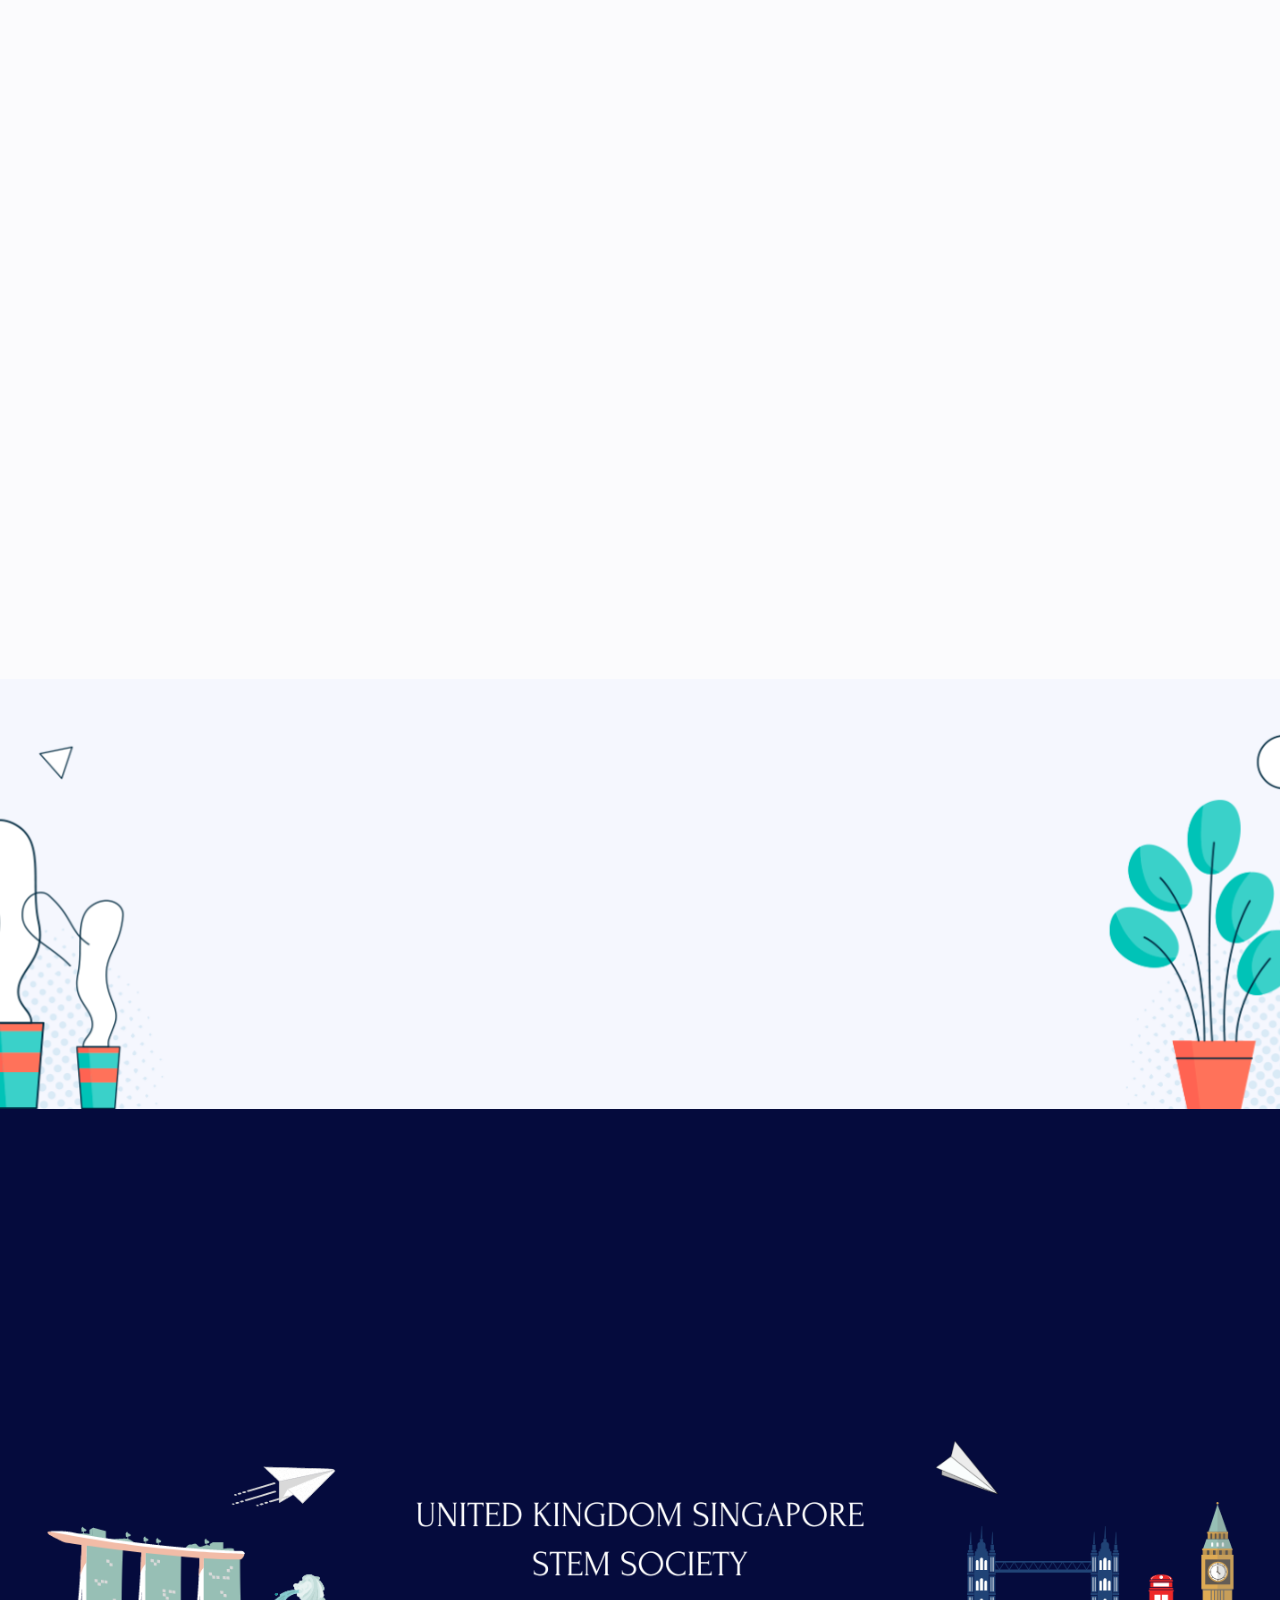
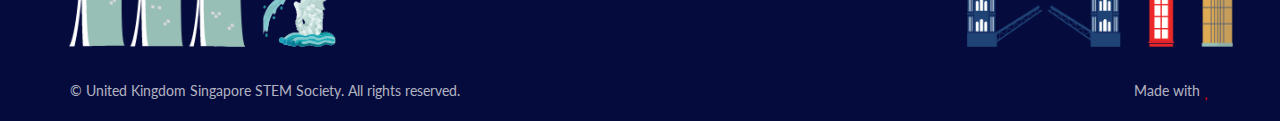
==== commit 9afd331c: "added in logo gif but need to change it to transparent bg" ====
--- a/main.html
+++ b/main.html
@@ -35,7 +35,7 @@
             <div class="container">
                 <a href="javascript:void(0);">
                     <figure>
-                        <img src="images/Rciy-Gif.gif" alt="" />
+                        <img src="images/logo_gif.gif" alt="" />
                     </figure>
                 </a>
                 <a href="javascript:void(0)" class="togglecstm">
@@ -404,7 +404,7 @@
             <div class="container aos-init aos-animate" data-aos="fade-down" data-aos-duration="1500">
                 <a href="javascript:void(0);" class="footlogo">
                     <figure>
-                        <img src="images/Rciy-Gif.gif" alt="">
+                        <img src="images/logo_gif.gif" alt="">
                     </figure>
                 </a>
                 <div class="row">
